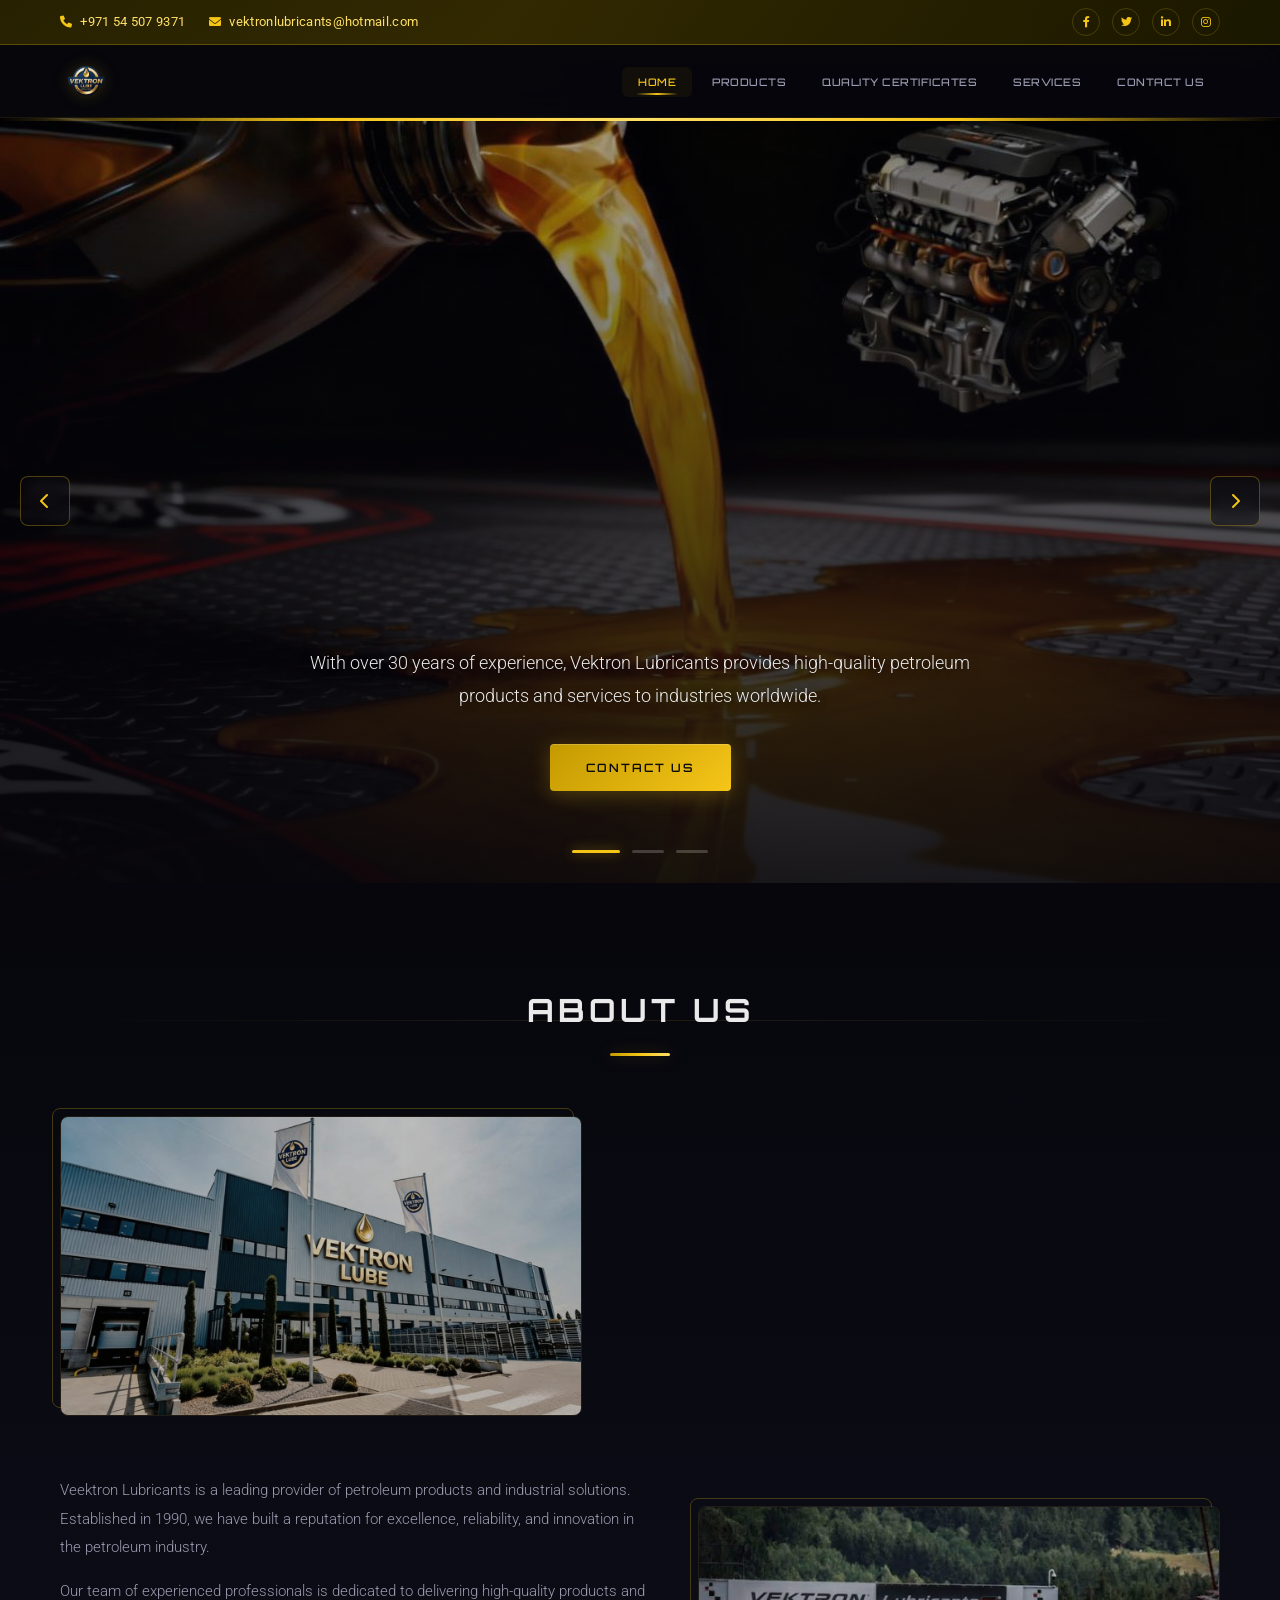
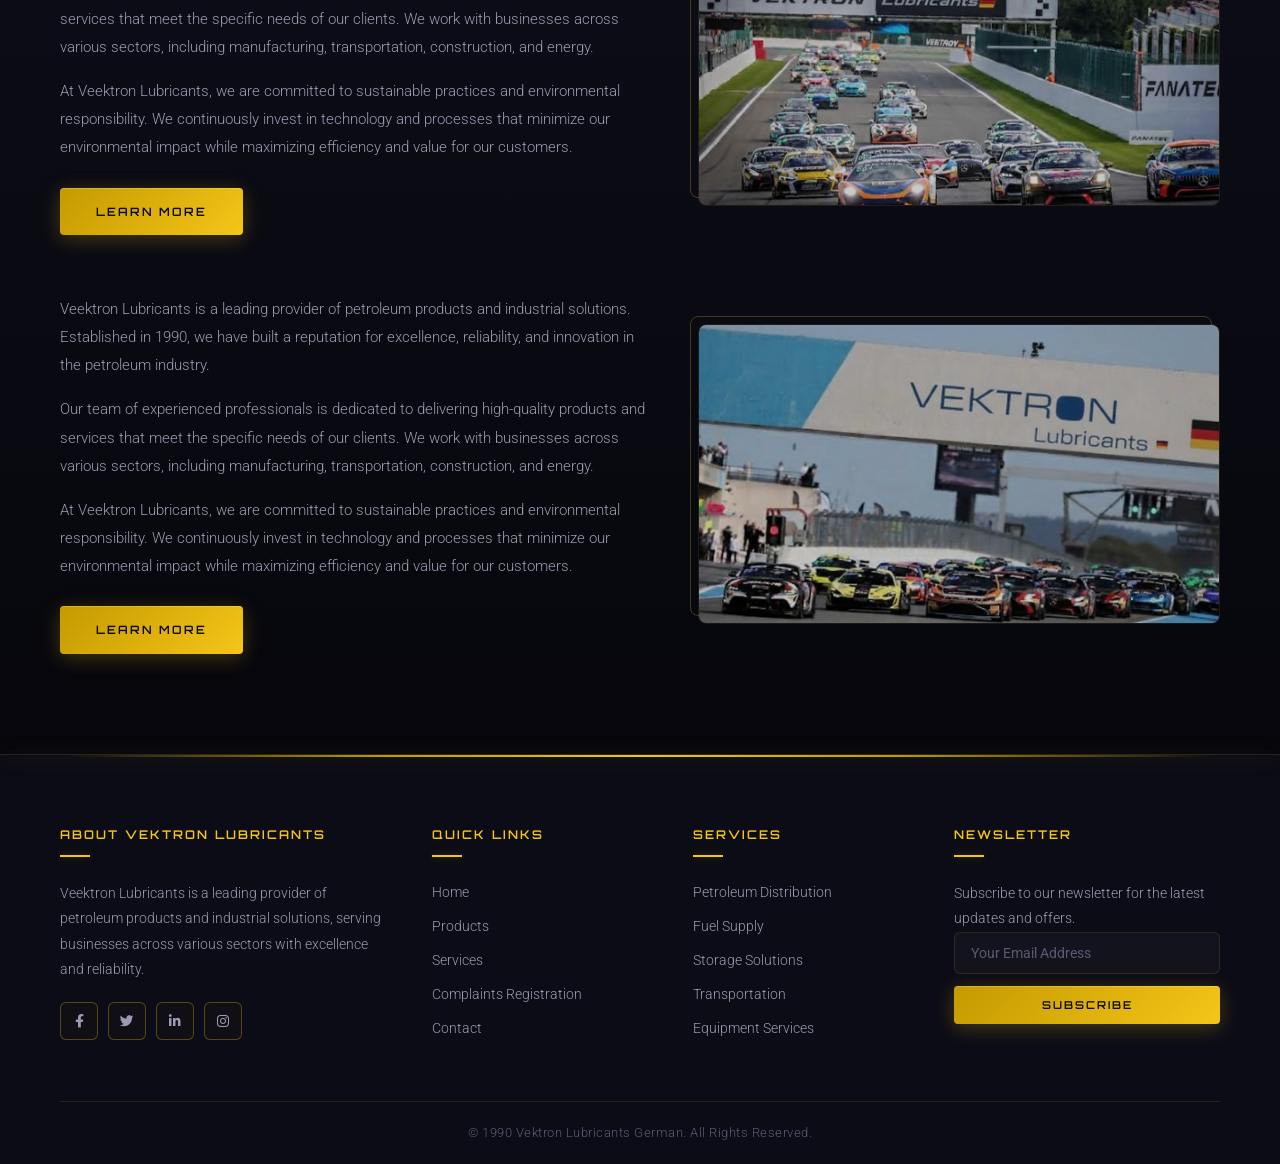
==== index.html @ e695391c "Add files via upload" ====
<!DOCTYPE html>
<html lang="en">
<head>
    <meta charset="UTF-8">
    <meta name="viewport" content="width=device-width, initial-scale=1.0">
    <title>Vektron Lubricants - Homepage</title>
    <link rel="shortcut icon" href="image/transparent-images/Vecktron_Logos-removebg-preview.png" type="image/x-icon">
    <link href="https://fonts.googleapis.com/css2?family=Roboto:wght@300;400;500;700&family=Orbitron:wght@400;500;600;700;800;900&display=swap" rel="stylesheet">
    <link rel="stylesheet" href="https://cdnjs.cloudflare.com/ajax/libs/font-awesome/6.0.0-beta3/css/all.min.css">
    <link rel="stylesheet" href="assets/main.css">
</head>
<body>

    <!-- Floating Particles -->
    <div class="particles-container" id="particles"></div>

    <!-- ===== HEADER SECTION ===== -->
    <header>
        <div class="header-top">
            <div class="container">
                <div class="header-top-content">
                    <div class="header-contact">
                        <a href="tel:+971545079371"><i class="fas fa-phone"></i> +971 54 507 9371</a>
                        <a href="mailto:vektronlubricants@hotmail.com"><i class="fas fa-envelope"></i> vektronlubricants@hotmail.com</a>
                    </div>
                    <div class="header-social">
                        <a href="www.facebook.com"><i class="fab fa-facebook-f"></i></a>
                        <a href="#"><i class="fab fa-twitter"></i></a>
                        <a href="#"><i class="fab fa-linkedin-in"></i></a>
                        <a href="#"><i class="fab fa-instagram"></i></a>
                    </div>
                </div>
            </div>
        </div>
        <div class="header-main" id="headerMain">
            <div class="container">
                <div class="header-content">
                    <div class="logo">
                        <a href="index.html">
                            <img src="image/transparent-images/Vecktron_Logos-removebg-preview.png" alt="Vektron Lubricants">
                        </a>
                    </div>
                    <button class="mobile-menu-btn" aria-label="Toggle Menu">
                        <i class="fas fa-bars"></i>
                    </button>
                    <nav>
                        <ul>
                            <li><a href="index.html" class="active">Home</a></li>
                            <li><a href="product.html">Products</a></li>
                            <li><a href="quality.html">Quality Certificates</a></li>
                            <li><a href="service.html">Services</a></li>
                            <li><a href="contact.html">Contact Us</a></li>
                        </ul>
                    </nav>
                </div>
            </div>
        </div>
    </header>

    <!-- ===== HERO SLIDER SECTION ===== -->
    <section id="home" class="hero-slider">
        <div class="slide active" style="background-image: url('image/1.jpg')">
            <div class="slider-overlay"></div>
            <div class="slide-content">
                <p>With over 30 years of experience, Vektron Lubricants provides high-quality petroleum products and services to industries worldwide.</p>
                <a href="contact.html" class="btn">Contact Us</a>
            </div>
        </div>
        <div class="slide" style="background-image: url('image/2.jpg')">
            <div class="slider-overlay"></div>
            <div class="slide-content">
                <p>Our extensive distribution network ensures timely delivery of petroleum products to your business, no matter where you're located.</p>
                <a href="#services" class="btn">Our Services</a>
            </div>
        </div>
        <div class="slide" style="background-image: url('image/3.jpg')">
            <div class="slider-overlay"></div>
            <div class="slide-content">
                <p>Our specialized lubricants are designed to extend equipment life and improve efficiency in industrial applications.</p>
                <a href="#products" class="btn">View Products</a>
            </div>
        </div>

        <div class="slider-nav">
            <span class="slider-dot active" data-slide="0"></span>
            <span class="slider-dot" data-slide="1"></span>
            <span class="slider-dot" data-slide="2"></span>
        </div>

        <div class="slider-arrow prev">
            <i class="fas fa-chevron-left"></i>
        </div>
        <div class="slider-arrow next">
            <i class="fas fa-chevron-right"></i>
        </div>
    </section>

    <!-- ===== ABOUT SECTION ===== -->
    <section id="about" class="about">
        <div class="container">
            <div class="section-title reveal">
                <h2>About Us</h2>
            </div>
            <div class="about-content reveal">
                <div class="about-image">
                    <img class="video-section" src="image/factory.jpg" alt="Factory">
                </div>
            </div>
            <div class="about-content reveal">
                <div class="about-text-1">
                    <p>Veektron Lubricants is a leading provider of petroleum products and industrial solutions. Established in 1990, we have built a reputation for excellence, reliability, and innovation in the petroleum industry.</p>
                    <p>Our team of experienced professionals is dedicated to delivering high-quality products and services that meet the specific needs of our clients. We work with businesses across various sectors, including manufacturing, transportation, construction, and energy.</p>
                    <p>At Veektron Lubricants, we are committed to sustainable practices and environmental responsibility. We continuously invest in technology and processes that minimize our environmental impact while maximizing efficiency and value for our customers.</p>
                    <a href="contact.html" class="btn">Learn More</a>
                </div>
                <div class="about-image-1">
                    <img class="video-section" src="image/pnanglan.jpg" alt="About Us Image">
                </div>
            </div>
            <div class="about-content reveal">
                <div class="about-text-2">
                    <p>Veektron Lubricants is a leading provider of petroleum products and industrial solutions. Established in 1990, we have built a reputation for excellence, reliability, and innovation in the petroleum industry.</p>
                    <p>Our team of experienced professionals is dedicated to delivering high-quality products and services that meet the specific needs of our clients. We work with businesses across various sectors, including manufacturing, transportation, construction, and energy.</p>
                    <p>At Veektron Lubricants, we are committed to sustainable practices and environmental responsibility. We continuously invest in technology and processes that minimize our environmental impact while maximizing efficiency and value for our customers.</p>
                    <a href="contact.html" class="btn">Learn More</a>
                </div>
                <div class="about-image-2">
                    <img class="video-section" src="image/pnanglan2.jpg" alt="About Us Image">
                </div>
            </div>
        </div>
    </section>

    <!-- ===== FOOTER ===== -->
    <footer>
        <div class="container">
            <div class="footer-content">
                <div class="footer-widget">
                    <h3>About Vektron Lubricants</h3>
                    <p>Veektron Lubricants is a leading provider of petroleum products and industrial solutions, serving businesses across various sectors with excellence and reliability.</p>
                    <div class="social-links">
                        <a href="www.facebook.com"><i class="fab fa-facebook-f"></i></a>
                        <a href="#"><i class="fab fa-twitter"></i></a>
                        <a href="#"><i class="fab fa-linkedin-in"></i></a>
                        <a href="#"><i class="fab fa-instagram"></i></a>
                    </div>
                </div>
                <div class="footer-widget">
                    <h3>Quick Links</h3>
                    <ul class="footer-links">
                        <li><a href="index.html">Home</a></li>
                        <li><a href="product.html">Products</a></li>
                        <li><a href="service.html">Services</a></li>
                        <li><a href="crg.html">Complaints Registration</a></li>
                        <li><a href="contact.html">Contact</a></li>
                    </ul>
                </div>
                <div class="footer-widget">
                    <h3>Services</h3>
                    <ul class="footer-links">
                        <li><a href="#">Petroleum Distribution</a></li>
                        <li><a href="#">Fuel Supply</a></li>
                        <li><a href="#">Storage Solutions</a></li>
                        <li><a href="#">Transportation</a></li>
                        <li><a href="#">Equipment Services</a></li>
                    </ul>
                </div>
                <div class="footer-widget">
                    <h3>Newsletter</h3>
                    <p>Subscribe to our newsletter for the latest updates and offers.</p>
                    <form id="newsletterForm">
                        <div class="form-group">
                            <input type="email" placeholder="Your Email Address" required>
                        </div>
                        <button type="submit" class="btn">Subscribe</button>
                    </form>
                </div>
            </div>
            <div class="footer-bottom">
                <p>&copy; 1990 Vektron Lubricants German. All Rights Reserved.</p>
            </div>
        </div>
    </footer>

    <!-- Toast container -->
    <div id="toastContainer"></div>

    <script>
        // ===== PARTICLE GENERATOR =====
        (function createParticles() {
            const container = document.getElementById('particles');
            const count = 30;
            for (let i = 0; i < count; i++) {
                const p = document.createElement('div');
                p.classList.add('particle');
                p.style.left = Math.random() * 100 + '%';
                p.style.width = p.style.height = (Math.random() * 2 + 1) + 'px';
                p.style.animationDuration = (Math.random() * 12 + 8) + 's';
                p.style.animationDelay = (Math.random() * 10) + 's';
                container.appendChild(p);
            }
        })();

        // ===== MOBILE MENU TOGGLE =====
        const mobileMenuBtn = document.querySelector('.mobile-menu-btn');
        const nav = document.querySelector('nav');
        const menuIcon = mobileMenuBtn.querySelector('i');

        mobileMenuBtn.addEventListener('click', () => {
            nav.classList.toggle('active');
            menuIcon.classList.toggle('fa-bars');
            menuIcon.classList.toggle('fa-times');
        });

        // Close mobile menu on link click
        nav.querySelectorAll('a').forEach(link => {
            link.addEventListener('click', () => {
                nav.classList.remove('active');
                menuIcon.classList.add('fa-bars');
                menuIcon.classList.remove('fa-times');
            });
        });

        // ===== SLIDER FUNCTIONALITY =====
        const slides = document.querySelectorAll('.slide');
        const dots = document.querySelectorAll('.slider-dot');
        const prevBtn = document.querySelector('.slider-arrow.prev');
        const nextBtn = document.querySelector('.slider-arrow.next');

        let currentSlide = 0;
        const slideCount = slides.length;
        let sliderInterval;

        function showSlide(index) {
            slides.forEach(slide => slide.classList.remove('active'));
            dots.forEach(dot => dot.classList.remove('active'));
            slides[index].classList.add('active');
            dots[index].classList.add('active');
            currentSlide = index;
        }

        function nextSlide() {
            showSlide((currentSlide + 1) % slideCount);
        }

        function prevSlide() {
            showSlide((currentSlide - 1 + slideCount) % slideCount);
        }

        function resetAutoSlide() {
            clearInterval(sliderInterval);
            sliderInterval = setInterval(nextSlide, 5000);
        }

        nextBtn.addEventListener('click', () => { nextSlide(); resetAutoSlide(); });
        prevBtn.addEventListener('click', () => { prevSlide(); resetAutoSlide(); });

        dots.forEach((dot, index) => {
            dot.addEventListener('click', () => { showSlide(index); resetAutoSlide(); });
        });

        // Touch / swipe support
        let touchStartX = 0;
        const heroSlider = document.querySelector('.hero-slider');

        heroSlider.addEventListener('touchstart', (e) => {
            touchStartX = e.changedTouches[0].screenX;
        }, { passive: true });

        heroSlider.addEventListener('touchend', (e) => {
            const diff = touchStartX - e.changedTouches[0].screenX;
            if (Math.abs(diff) > 50) {
                diff > 0 ? nextSlide() : prevSlide();
                resetAutoSlide();
            }
        }, { passive: true });

        sliderInterval = setInterval(nextSlide, 5000);

        // ===== SMOOTH SCROLLING =====
        document.querySelectorAll('a[href^="#"]').forEach(anchor => {
            anchor.addEventListener('click', function (e) {
                e.preventDefault();
                const targetId = this.getAttribute('href');
                const targetElement = document.querySelector(targetId);
                if (targetElement) {
                    window.scrollTo({
                        top: targetElement.offsetTop - 100,
                        behavior: 'smooth'
                    });
                }
            });
        });

        // ===== HEADER SCROLL EFFECT =====
        const headerMain = document.getElementById('headerMain');

        window.addEventListener('scroll', () => {
            if (window.scrollY > 50) {
                headerMain.classList.add('scrolled');
            } else {
                headerMain.classList.remove('scrolled');
            }
        });

        // ===== SCROLL REVEAL =====
        const revealElements = document.querySelectorAll('.reveal');

        const revealObserver = new IntersectionObserver((entries) => {
            entries.forEach(entry => {
                if (entry.isIntersecting) {
                    entry.target.classList.add('visible');
                }
            });
        }, {
            threshold: 0.15,
            rootMargin: '0px 0px -40px 0px'
        });

        revealElements.forEach(el => revealObserver.observe(el));

        // ===== TOAST NOTIFICATION =====
        function showToast(message, duration = 4000) {
            const container = document.getElementById('toastContainer');
            const toast = document.createElement('div');
            toast.classList.add('toast');
            toast.innerHTML = `
                <button class="toast-close" onclick="this.parentElement.remove()"><i class="fas fa-times"></i></button>
                <span>${message}</span>
            `;
            container.appendChild(toast);

            requestAnimationFrame(() => {
                requestAnimationFrame(() => {
                    toast.classList.add('show');
                });
            });

            setTimeout(() => {
                toast.classList.remove('show');
                setTimeout(() => toast.remove(), 400);
            }, duration);
        }

        // ===== NEWSLETTER FORM =====
        const newsletterForm = document.getElementById('newsletterForm');

        if (newsletterForm) {
            newsletterForm.addEventListener('submit', (e) => {
                e.preventDefault();
                const email = newsletterForm.querySelector('input[type="email"]').value;
                showToast(`Thank you for subscribing with <strong>${email}</strong>. You'll receive our latest updates.`);
                newsletterForm.reset();
            });
        }

        // ===== CONTACT FORM (if exists on other pages) =====
        const contactForm = document.getElementById('contactForm');

        if (contactForm) {
            contactForm.addEventListener('submit', (e) => {
                e.preventDefault();
                const name = document.getElementById('name').value;
                const email = document.getElementById('email').value;
                showToast(`Thank you, <strong>${name}</strong>! Your message has been received.`);
                contactForm.reset();
            });
        }
    </script>
</body>
</html>
---- assets/main.css ----
/* ========== RESET & BASE ========== */
        *, *::before, *::after {
            margin: 0;
            padding: 0;
            box-sizing: border-box;
        }

        :root {
            --bg-primary: #06060c;
            --bg-secondary: #0c0c16;
            --bg-surface: #111120;
            --bg-card: #16162a;
            --bg-card-hover: #1c1c38;
            --yellow-bright: #f5c518;
            --yellow-light: #ffe066;
            --yellow-dark: #c49a00;
            --yellow-glow: rgba(245, 197, 24, 0.25);
            --yellow-glow-strong: rgba(245, 197, 24, 0.5);
            --text-primary: #eaeaea;
            --text-secondary: #9a9ab0;
            --text-muted: #5a5a72;
            --border-color: rgba(245, 197, 24, 0.12);
            --border-glow: rgba(245, 197, 24, 0.3);
            --glass-bg: rgba(12, 12, 22, 0.7);
            --glass-border: rgba(245, 197, 24, 0.08);
            --transition-smooth: all 0.4s cubic-bezier(0.25, 0.46, 0.45, 0.94);
            --font-display: 'Orbitron', sans-serif;
            --font-body: 'Roboto', sans-serif;
        }

        html {
            scroll-behavior: smooth;
        }

        body {
            font-family: var(--font-body);
            background: var(--bg-primary);
            color: var(--text-primary);
            overflow-x: hidden;
            line-height: 1.7;
        }

        .container {
            max-width: 1200px;
            margin: 0 auto;
            padding: 0 20px;
        }

        a {
            text-decoration: none;
            color: inherit;
            transition: var(--transition-smooth);
        }

        img {
            max-width: 100%;
            display: block;
        }

        ul {
            list-style: none;
        }

        /* ========== ANIMATED BACKGROUND ========== */
        body::before {
            content: '';
            position: fixed;
            top: 0; left: 0;
            width: 100%; height: 100%;
            background:
                radial-gradient(ellipse 600px 400px at 20% 20%, rgba(245, 197, 24, 0.04) 0%, transparent 70%),
                radial-gradient(ellipse 500px 500px at 80% 60%, rgba(245, 197, 24, 0.03) 0%, transparent 70%),
                radial-gradient(ellipse 800px 300px at 50% 90%, rgba(196, 154, 0, 0.03) 0%, transparent 70%);
            pointer-events: none;
            z-index: 0;
            animation: bgPulse 8s ease-in-out infinite alternate;
        }

        @keyframes bgPulse {
            0% { opacity: 0.6; }
            100% { opacity: 1; }
        }

        /* Grid overlay */
        body::after {
            content: '';
            position: fixed;
            top: 0; left: 0;
            width: 100%; height: 100%;
            background-image:
                linear-gradient(rgba(245, 197, 24, 0.015) 1px, transparent 1px),
                linear-gradient(90deg, rgba(245, 197, 24, 0.015) 1px, transparent 1px);
            background-size: 60px 60px;
            pointer-events: none;
            z-index: 0;
        }

        /* ========== FLOWING PARTICLES ========== */
        .particles-container {
            position: fixed;
            top: 0; left: 0;
            width: 100%; height: 100%;
            pointer-events: none;
            z-index: 0;
            overflow: hidden;
        }

        .particle {
            position: absolute;
            width: 2px;
            height: 2px;
            background: var(--yellow-bright);
            border-radius: 50%;
            opacity: 0;
            animation: particleFloat linear infinite;
        }

        @keyframes particleFloat {
            0% {
                opacity: 0;
                transform: translateY(100vh) translateX(0) scale(0);
            }
            10% {
                opacity: 0.8;
                transform: translateY(90vh) translateX(10px) scale(1);
            }
            90% {
                opacity: 0.3;
            }
            100% {
                opacity: 0;
                transform: translateY(-10vh) translateX(-20px) scale(0.5);
            }
        }

        /* ========== HEADER TOP BAR ========== */
        header {
            position: relative;
            z-index: 1000;
        }

        .header-top {
            background: linear-gradient(135deg, #1a1700 0%, #2a2300 40%, #1a1700 100%);
            border-bottom: 1px solid var(--border-glow);
            padding: 8px 0;
            position: relative;
            overflow: hidden;
        }

        .header-top::before {
            content: '';
            position: absolute;
            top: 0; left: -100%;
            width: 200%; height: 100%;
            background: linear-gradient(90deg, transparent, rgba(245, 197, 24, 0.06), transparent);
            animation: headerSweep 4s ease-in-out infinite;
        }

        @keyframes headerSweep {
            0% { transform: translateX(-50%); }
            100% { transform: translateX(50%); }
        }

        .header-top-content {
            display: flex;
            justify-content: space-between;
            align-items: center;
            position: relative;
            z-index: 1;
        }

        .header-contact {
            display: flex;
            gap: 24px;
            flex-wrap: wrap;
        }

        .header-contact a {
            font-size: 0.8rem;
            color: var(--yellow-light);
            display: flex;
            align-items: center;
            gap: 8px;
            letter-spacing: 0.3px;
        }

        .header-contact a i {
            color: var(--yellow-bright);
            font-size: 0.75rem;
        }

        .header-contact a:hover {
            color: #fff;
            text-shadow: 0 0 10px var(--yellow-glow);
        }

        .header-social {
            display: flex;
            gap: 12px;
        }

        .header-social a {
            width: 28px;
            height: 28px;
            border-radius: 50%;
            border: 1px solid rgba(245, 197, 24, 0.2);
            display: flex;
            align-items: center;
            justify-content: center;
            font-size: 0.7rem;
            color: var(--yellow-bright);
            transition: var(--transition-smooth);
        }

        .header-social a:hover {
            background: var(--yellow-bright);
            color: var(--bg-primary);
            box-shadow: 0 0 15px var(--yellow-glow-strong);
        }

        /* ========== HEADER MAIN / NAV ========== */
        .header-main {
            background: rgba(6, 6, 12, 0.85);
            backdrop-filter: blur(20px);
            -webkit-backdrop-filter: blur(20px);
            border-bottom: 1px solid var(--glass-border);
            padding: 0;
            position: sticky;
            top: 0;
            z-index: 999;
            transition: var(--transition-smooth);
        }

        .header-main.scrolled {
            background: rgba(6, 6, 12, 0.95);
            box-shadow: 0 4px 30px rgba(0, 0, 0, 0.5), 0 0 40px rgba(245, 197, 24, 0.03);
        }

        .header-content {
            display: flex;
            align-items: center;
            justify-content: space-between;
            height: 72px;
        }

        .logo img {
            height: 52px;
            width: auto;
            filter: drop-shadow(0 0 8px rgba(245, 197, 24, 0.2));
            transition: var(--transition-smooth);
        }

        .logo:hover img {
            filter: drop-shadow(0 0 16px rgba(245, 197, 24, 0.4));
        }

        nav ul {
            display: flex;
            gap: 4px;
        }

        nav ul li a {
            padding: 8px 16px;
            font-size: 0.85rem;
            font-weight: 500;
            color: var(--text-secondary);
            border-radius: 6px;
            position: relative;
            letter-spacing: 0.5px;
            text-transform: uppercase;
            font-family: var(--font-display);
            font-size: 0.65rem;
        }

        nav ul li a::after {
            content: '';
            position: absolute;
            bottom: 2px;
            left: 50%;
            transform: translateX(-50%);
            width: 0;
            height: 2px;
            background: linear-gradient(90deg, transparent, var(--yellow-bright), transparent);
            border-radius: 2px;
            transition: width 0.3s ease;
        }

        nav ul li a:hover,
        nav ul li a.active {
            color: var(--yellow-bright);
            background: rgba(245, 197, 24, 0.05);
        }

        nav ul li a:hover::after,
        nav ul li a.active::after {
            width: 60%;
        }

        /* Mobile menu button */
        .mobile-menu-btn {
            display: none;
            background: transparent;
            border: 1px solid var(--border-glow);
            color: var(--yellow-bright);
            width: 44px;
            height: 44px;
            border-radius: 8px;
            cursor: pointer;
            font-size: 1.1rem;
            transition: var(--transition-smooth);
        }

        .mobile-menu-btn:hover {
            background: rgba(245, 197, 24, 0.1);
            box-shadow: 0 0 20px var(--yellow-glow);
        }

        /* ========== HERO SLIDER ========== */
        .hero-slider {
            position: relative;
            height: 85vh;
            min-height: 500px;
            max-height: 800px;
            overflow: hidden;
            z-index: 1;
        }

        .slide {
            position: absolute;
            top: 0; left: 0;
            width: 100%; height: 100%;
            background-size: cover;
            background-position: center;
            opacity: 0;
            transform: scale(1.08);
            transition: opacity 1.2s ease, transform 1.2s ease;
        }

        .slide.active {
            opacity: 1;
            transform: scale(1);
        }

        .slider-overlay {
            position: absolute;
            top: 0; left: 0;
            width: 100%; height: 100%;
            background: linear-gradient(
                180deg,
                rgba(6, 6, 12, 0.3) 0%,
                rgba(6, 6, 12, 0.6) 40%,
                rgba(6, 6, 12, 0.92) 100%
            );
        }

        /* Yellow accent line at top of slider */
        .hero-slider::before {
            content: '';
            position: absolute;
            top: 0; left: 0;
            width: 100%; height: 3px;
            background: linear-gradient(90deg, transparent, var(--yellow-bright), var(--yellow-light), var(--yellow-bright), transparent);
            z-index: 10;
            animation: lineGlow 3s ease-in-out infinite alternate;
        }

        @keyframes lineGlow {
            0% { opacity: 0.6; box-shadow: 0 0 10px var(--yellow-glow); }
            100% { opacity: 1; box-shadow: 0 0 30px var(--yellow-glow-strong), 0 0 60px var(--yellow-glow); }
        }

        .slide-content {
            position: absolute;
            bottom: 12%;
            left: 50%;
            transform: translateX(-50%);
            text-align: center;
            width: 80%;
            max-width: 700px;
            z-index: 5;
        }

        .slide-content p {
            font-size: 1.1rem;
            line-height: 1.9;
            color: var(--text-primary);
            margin-bottom: 30px;
            text-shadow: 0 2px 10px rgba(0,0,0,0.5);
            font-weight: 300;
        }

        /* ========== BUTTONS ========== */
        .btn {
            display: inline-flex;
            align-items: center;
            gap: 8px;
            padding: 14px 36px;
            font-family: var(--font-display);
            font-size: 0.72rem;
            font-weight: 600;
            text-transform: uppercase;
            letter-spacing: 2px;
            border: none;
            border-radius: 4px;
            cursor: pointer;
            transition: var(--transition-smooth);
            position: relative;
            overflow: hidden;
            background: linear-gradient(135deg, var(--yellow-dark), var(--yellow-bright));
            color: #0a0a0f;
            box-shadow: 0 4px 20px var(--yellow-glow), inset 0 1px 0 rgba(255,255,255,0.2);
        }

        .btn::before {
            content: '';
            position: absolute;
            top: 0; left: -100%;
            width: 100%; height: 100%;
            background: linear-gradient(90deg, transparent, rgba(255,255,255,0.2), transparent);
            transition: left 0.5s ease;
        }

        .btn:hover {
            transform: translateY(-2px);
            box-shadow: 0 8px 35px var(--yellow-glow-strong), 0 0 60px rgba(245, 197, 24, 0.15), inset 0 1px 0 rgba(255,255,255,0.3);
        }

        .btn:hover::before {
            left: 100%;
        }

        .btn:active {
            transform: translateY(0);
        }

        /* ========== SLIDER NAVIGATION ========== */
        .slider-nav {
            position: absolute;
            bottom: 30px;
            left: 50%;
            transform: translateX(-50%);
            display: flex;
            gap: 12px;
            z-index: 10;
        }

        .slider-dot {
            width: 32px;
            height: 3px;
            background: rgba(255, 255, 255, 0.2);
            border-radius: 3px;
            cursor: pointer;
            transition: var(--transition-smooth);
            position: relative;
        }

        .slider-dot.active {
            background: var(--yellow-bright);
            width: 48px;
            box-shadow: 0 0 12px var(--yellow-glow-strong);
        }

        .slider-dot:hover:not(.active) {
            background: rgba(245, 197, 24, 0.4);
        }

        .slider-arrow {
            position: absolute;
            top: 50%;
            transform: translateY(-50%);
            width: 50px;
            height: 50px;
            display: flex;
            align-items: center;
            justify-content: center;
            background: rgba(6, 6, 12, 0.5);
            backdrop-filter: blur(10px);
            border: 1px solid var(--border-glow);
            border-radius: 8px;
            color: var(--yellow-bright);
            font-size: 1rem;
            cursor: pointer;
            z-index: 10;
            transition: var(--transition-smooth);
        }

        .slider-arrow:hover {
            background: rgba(245, 197, 24, 0.1);
            border-color: var(--yellow-bright);
            box-shadow: 0 0 25px var(--yellow-glow);
        }

        .slider-arrow.prev { left: 20px; }
        .slider-arrow.next { right: 20px; }

        /* ========== SECTION TITLE ========== */
        .section-title {
            text-align: center;
            margin-bottom: 60px;
            position: relative;
        }

        .section-title h2 {
            font-family: var(--font-display);
            font-size: 2rem;
            font-weight: 700;
            text-transform: uppercase;
            letter-spacing: 4px;
            color: var(--text-primary);
            position: relative;
            display: inline-block;
        }

        .section-title h2::after {
            content: '';
            display: block;
            width: 60px;
            height: 3px;
            background: linear-gradient(90deg, var(--yellow-dark), var(--yellow-bright), var(--yellow-light));
            margin: 16px auto 0;
            border-radius: 3px;
            box-shadow: 0 0 15px var(--yellow-glow);
        }

        .section-title::before {
            content: '';
            position: absolute;
            top: 50%;
            left: 0;
            width: 100%;
            height: 1px;
            background: linear-gradient(90deg, transparent, var(--border-color), transparent);
            z-index: -1;
        }

        /* ========== ABOUT SECTION ========== */
        .about {
            position: relative;
            z-index: 1;
            padding: 100px 0;
            background: linear-gradient(180deg, var(--bg-primary) 0%, var(--bg-secondary) 50%, var(--bg-primary) 100%);
        }

        .about-content {
            display: flex;
            align-items: center;
            gap: 50px;
            margin-bottom: 60px;
        }

        .about-content:last-child {
            margin-bottom: 0;
        }

        .about-image,
        .about-image-1,
        .about-image-2 {
            flex: 0 0 45%;
            position: relative;
        }

        .about-image::before,
        .about-image-1::before,
        .about-image-2::before {
            content: '';
            position: absolute;
            top: -8px;
            left: -8px;
            right: 8px;
            bottom: 8px;
            border: 1px solid var(--yellow-glow);
            border-radius: 8px;
            z-index: -1;
            transition: var(--transition-smooth);
        }

        .about-image:hover::before,
        .about-image-1:hover::before,
        .about-image-2:hover::before {
            top: -12px;
            left: -12px;
            right: 12px;
            bottom: 12px;
            border-color: var(--yellow-glow-strong);
            box-shadow: 0 0 30px var(--yellow-glow);
        }

        .video-section {
            width: 100%;
            height: 300px;
            object-fit: cover;
            border-radius: 8px;
            border: 1px solid var(--border-color);
            transition: var(--transition-smooth);
            filter: brightness(0.8) saturate(0.9);
        }

        .about-image:hover .video-section,
        .about-image-1:hover .video-section,
        .about-image-2:hover .video-section {
            filter: brightness(1) saturate(1);
            box-shadow: 0 10px 40px rgba(0,0,0,0.4), 0 0 30px var(--yellow-glow);
        }

        .about-text-1,
        .about-text-2 {
            flex: 1;
        }

        .about-text-1 p,
        .about-text-2 p {
            color: var(--text-secondary);
            font-size: 0.95rem;
            margin-bottom: 16px;
            line-height: 1.85;
            font-weight: 300;
        }

        .about-text-1 .btn,
        .about-text-2 .btn {
            margin-top: 10px;
        }

        /* ========== FOOTER ========== */
        footer {
            position: relative;
            z-index: 1;
            background: var(--bg-secondary);
            border-top: 1px solid var(--border-color);
            padding: 70px 0 0;
        }

        footer::before {
            content: '';
            position: absolute;
            top: 0; left: 0;
            width: 100%; height: 2px;
            background: linear-gradient(90deg, transparent 5%, var(--yellow-dark) 30%, var(--yellow-bright) 50%, var(--yellow-dark) 70%, transparent 95%);
            box-shadow: 0 0 20px var(--yellow-glow);
        }

        .footer-content {
            display: grid;
            grid-template-columns: 1.5fr 1fr 1fr 1.2fr;
            gap: 40px;
            margin-bottom: 50px;
        }

        .footer-widget h3 {
            font-family: var(--font-display);
            font-size: 0.75rem;
            font-weight: 600;
            text-transform: uppercase;
            letter-spacing: 2px;
            color: var(--yellow-bright);
            margin-bottom: 24px;
            position: relative;
            padding-bottom: 12px;
        }

        .footer-widget h3::after {
            content: '';
            position: absolute;
            bottom: 0; left: 0;
            width: 30px;
            height: 2px;
            background: var(--yellow-bright);
            box-shadow: 0 0 8px var(--yellow-glow);
        }

        .footer-widget > p {
            color: var(--text-secondary);
            font-size: 0.88rem;
            line-height: 1.8;
            font-weight: 300;
        }

        .social-links {
            display: flex;
            gap: 10px;
            margin-top: 20px;
        }

        .social-links a {
            width: 38px;
            height: 38px;
            border-radius: 6px;
            border: 1px solid var(--border-glow);
            display: flex;
            align-items: center;
            justify-content: center;
            color: var(--text-secondary);
            font-size: 0.85rem;
            transition: var(--transition-smooth);
            background: rgba(245, 197, 24, 0.02);
        }

        .social-links a:hover {
            background: var(--yellow-bright);
            color: var(--bg-primary);
            border-color: var(--yellow-bright);
            box-shadow: 0 0 20px var(--yellow-glow-strong);
            transform: translateY(-3px);
        }

        .footer-links li {
            margin-bottom: 10px;
        }

        .footer-links a {
            color: var(--text-secondary);
            font-size: 0.88rem;
            font-weight: 300;
            display: flex;
            align-items: center;
            gap: 8px;
            position: relative;
            padding-left: 0;
            transition: var(--transition-smooth);
        }

        .footer-links a::before {
            content: '';
            width: 0;
            height: 1px;
            background: var(--yellow-bright);
            transition: width 0.3s ease;
            position: absolute;
            bottom: -2px;
            left: 0;
        }

        .footer-links a:hover {
            color: var(--yellow-bright);
            padding-left: 8px;
        }

        .footer-links a:hover::before {
            width: 100%;
        }

        /* Newsletter form */
        .footer-widget .form-group {
            margin-bottom: 12px;
        }

        .footer-widget .form-group input {
            width: 100%;
            padding: 12px 16px;
            background: rgba(255, 255, 255, 0.03);
            border: 1px solid var(--border-color);
            border-radius: 6px;
            color: var(--text-primary);
            font-family: var(--font-body);
            font-size: 0.88rem;
            transition: var(--transition-smooth);
            outline: none;
        }

        .footer-widget .form-group input::placeholder {
            color: var(--text-muted);
        }

        .footer-widget .form-group input:focus {
            border-color: var(--yellow-bright);
            box-shadow: 0 0 15px var(--yellow-glow);
            background: rgba(245, 197, 24, 0.03);
        }

        .footer-widget .btn {
            width: 100%;
            justify-content: center;
            padding: 12px;
            font-size: 0.68rem;
        }

        /* Footer bottom */
        .footer-bottom {
            border-top: 1px solid var(--border-color);
            padding: 20px 0;
            text-align: center;
        }

        .footer-bottom p {
            color: var(--text-muted);
            font-size: 0.8rem;
            font-weight: 300;
            letter-spacing: 0.5px;
        }

        /* ========== SCROLL REVEAL ANIMATIONS ========== */
        .reveal {
            opacity: 0;
            transform: translateY(40px);
            transition: opacity 0.8s ease, transform 0.8s ease;
        }

        .reveal.visible {
            opacity: 1;
            transform: translateY(0);
        }

        /* ========== CUSTOM SCROLLBAR ========== */
        ::-webkit-scrollbar {
            width: 8px;
        }

        ::-webkit-scrollbar-track {
            background: var(--bg-primary);
        }

        ::-webkit-scrollbar-thumb {
            background: linear-gradient(180deg, var(--yellow-dark), var(--yellow-bright));
            border-radius: 4px;
        }

        ::-webkit-scrollbar-thumb:hover {
            box-shadow: 0 0 10px var(--yellow-glow-strong);
        }

        /* ========== RESPONSIVE ========== */
        @media (max-width: 992px) {
            .footer-content {
                grid-template-columns: 1fr 1fr;
            }

            .about-content {
                flex-direction: column;
                gap: 30px;
            }

            .about-image,
            .about-image-1,
            .about-image-2 {
                flex: none;
                width: 100%;
            }
        }

        @media (max-width: 768px) {
            .mobile-menu-btn {
                display: flex;
                align-items: center;
                justify-content: center;
            }

            nav {
                position: absolute;
                top: 72px;
                left: 0;
                width: 100%;
                background: rgba(6, 6, 12, 0.98);
                backdrop-filter: blur(20px);
                border-bottom: 1px solid var(--border-glow);
                padding: 20px;
                max-height: 0;
                overflow: hidden;
                transition: max-height 0.5s ease, padding 0.5s ease;
            }

            nav.active {
                max-height: 400px;
                padding: 20px;
            }

            nav ul {
                flex-direction: column;
                gap: 4px;
            }

            nav ul li a {
                display: block;
                padding: 12px 16px;
                font-size: 0.7rem;
            }

            .header-contact {
                flex-direction: column;
                gap: 4px;
            }

            .hero-slider {
                height: 60vh;
                min-height: 400px;
            }

            .slide-content {
                width: 90%;
                bottom: 15%;
            }

            .slide-content p {
                font-size: 0.95rem;
            }

            .slider-arrow {
                width: 40px;
                height: 40px;
                font-size: 0.85rem;
            }

            .footer-content {
                grid-template-columns: 1fr;
                gap: 30px;
            }

            .section-title h2 {
                font-size: 1.4rem;
                letter-spacing: 2px;
            }

            .about {
                padding: 60px 0;
            }
        }

        @media (max-width: 480px) {
            .hero-slider {
                height: 50vh;
                min-height: 350px;
            }

            .btn {
                padding: 12px 24px;
                font-size: 0.65rem;
                letter-spacing: 1.5px;
            }
        }

        /* ========== TOAST NOTIFICATION ========== */
        .toast {
            position: fixed;
            bottom: 30px;
            right: 30px;
            background: var(--bg-card);   
            border: 1px solid var(--yellow-glow);
            border-left: 3px solid var(--yellow-bright);
            padding: 16px 24px;
            border-radius: 8px;
            color: var(--text-primary);
            font-size: 0.9rem;
            z-index: 9999;
            box-shadow: 0 10px 40px rgba(0,0,0,0.5), 0 0 20px var(--yellow-glow);
            transform: translateX(120%);
            transition: transform 0.4s cubic-bezier(0.68, -0.55, 0.265, 1.55);
            max-width: 350px;
        }

        .toast.show {
            transform: translateX(0);
        }

        .toast .toast-close {
            position: absolute;
            top: 8px;
            right: 12px;
            background: none;
            border: none;
            color: var(--text-muted);
            cursor: pointer;
            font-size: 0.85rem;
            transition: color 0.3s;
        }

        .toast .toast-close:hover {
            color: var(--yellow-bright);
        }
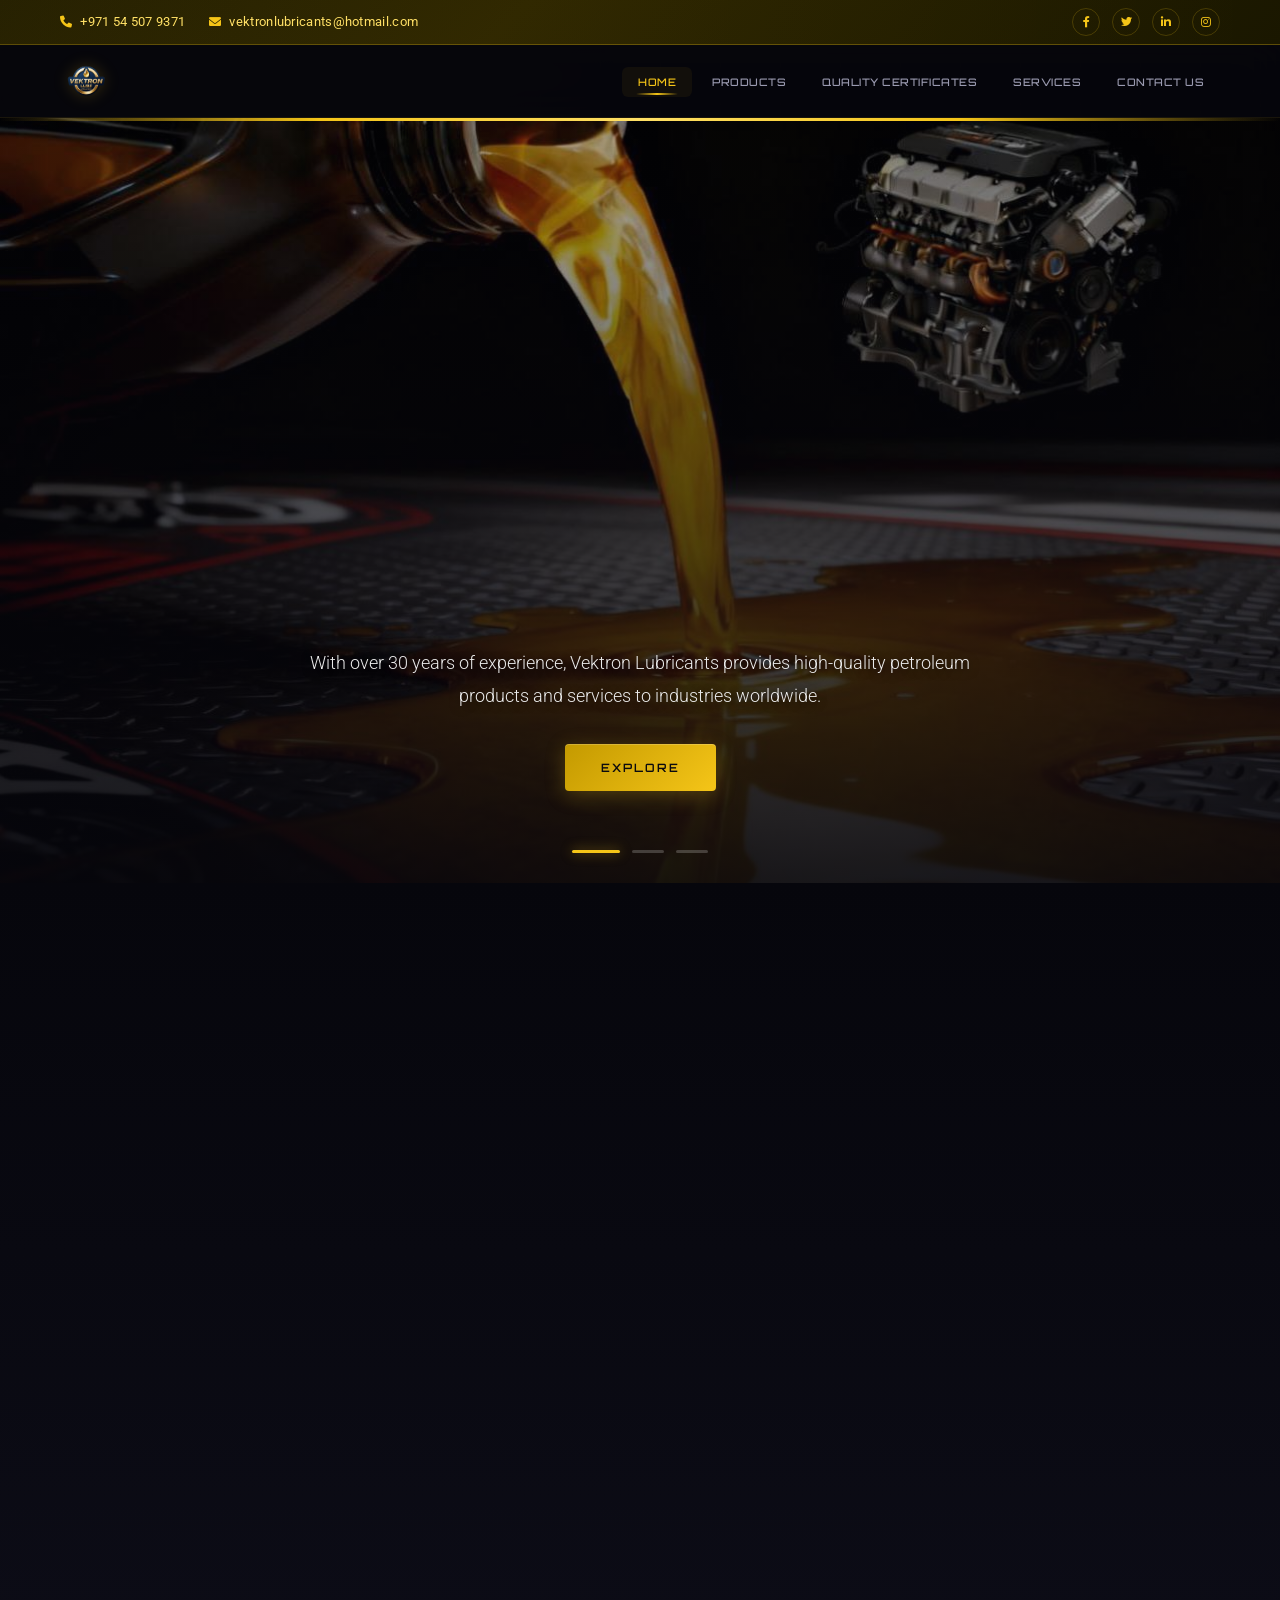
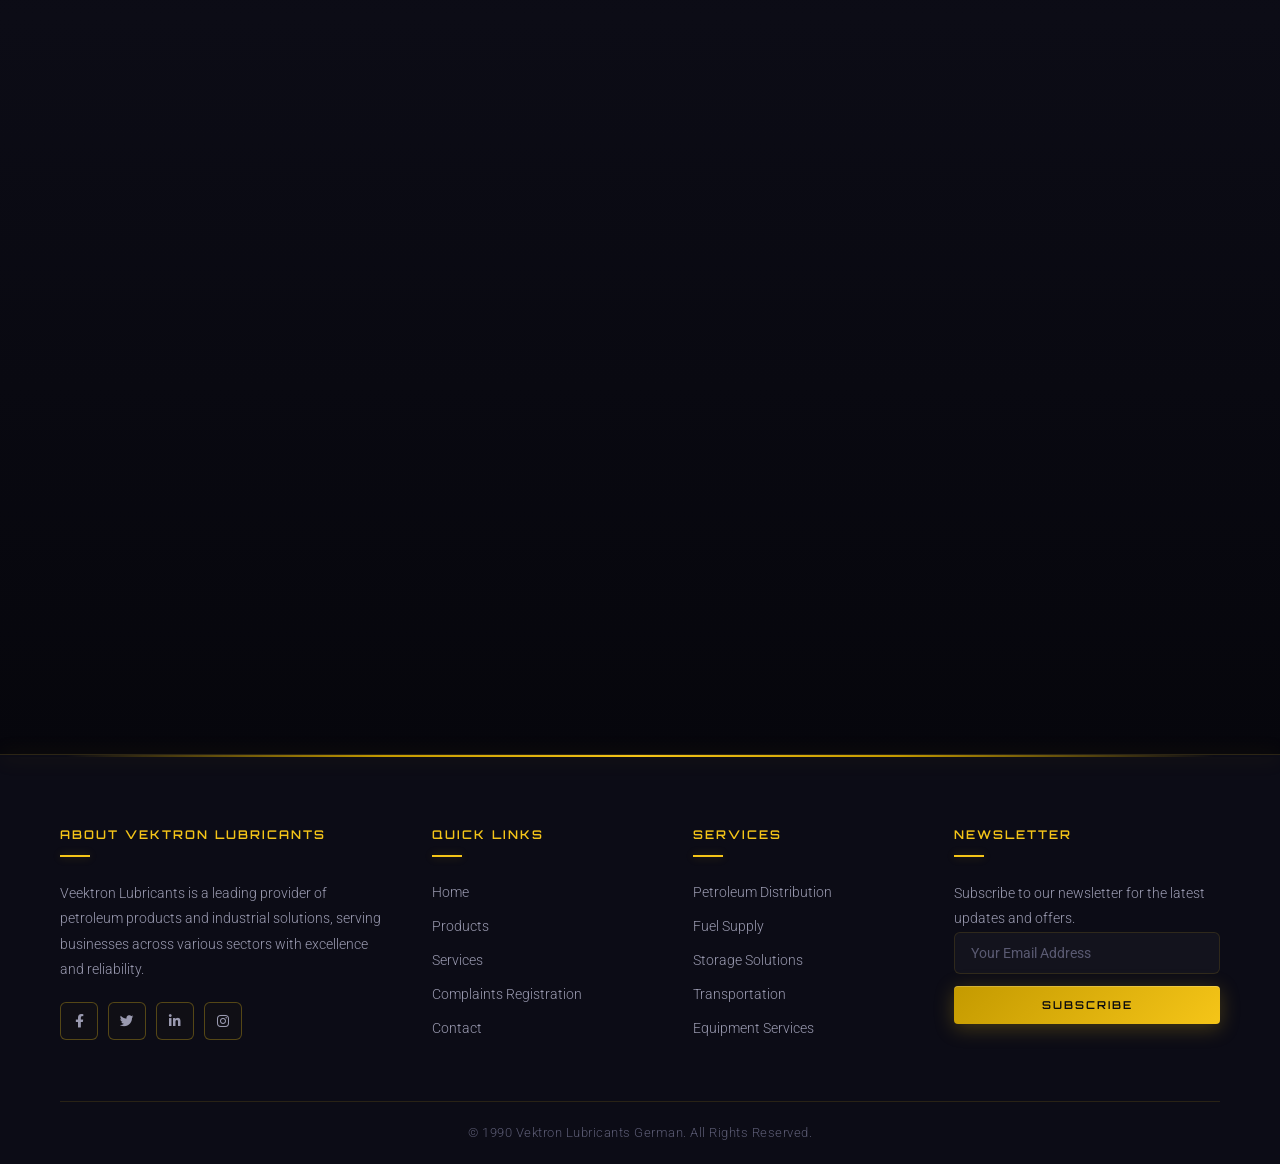
==== commit c06862d5: "Update index.html" ====
--- a/index.html
+++ b/index.html
@@ -63,14 +63,14 @@
             <div class="slider-overlay"></div>
             <div class="slide-content">
                 <p>With over 30 years of experience, Vektron Lubricants provides high-quality petroleum products and services to industries worldwide.</p>
-                <a href="contact.html" class="btn">Contact Us</a>
+                <a href="product.html" class="btn">Explore</a>
             </div>
         </div>
         <div class="slide" style="background-image: url('image/2.jpg')">
             <div class="slider-overlay"></div>
             <div class="slide-content">
                 <p>Our extensive distribution network ensures timely delivery of petroleum products to your business, no matter where you're located.</p>
-                <a href="#services" class="btn">Our Services</a>
+                <a href="service.html" class="btn">Our Services</a>
             </div>
         </div>
         <div class="slide" style="background-image: url('image/3.jpg')">
@@ -87,12 +87,6 @@
             <span class="slider-dot" data-slide="2"></span>
         </div>
 
-        <div class="slider-arrow prev">
-            <i class="fas fa-chevron-left"></i>
-        </div>
-        <div class="slider-arrow next">
-            <i class="fas fa-chevron-right"></i>
-        </div>
     </section>
 
     <!-- ===== ABOUT SECTION ===== -->
@@ -368,4 +362,4 @@
         }
     </script>
 </body>
-</html>+</html>
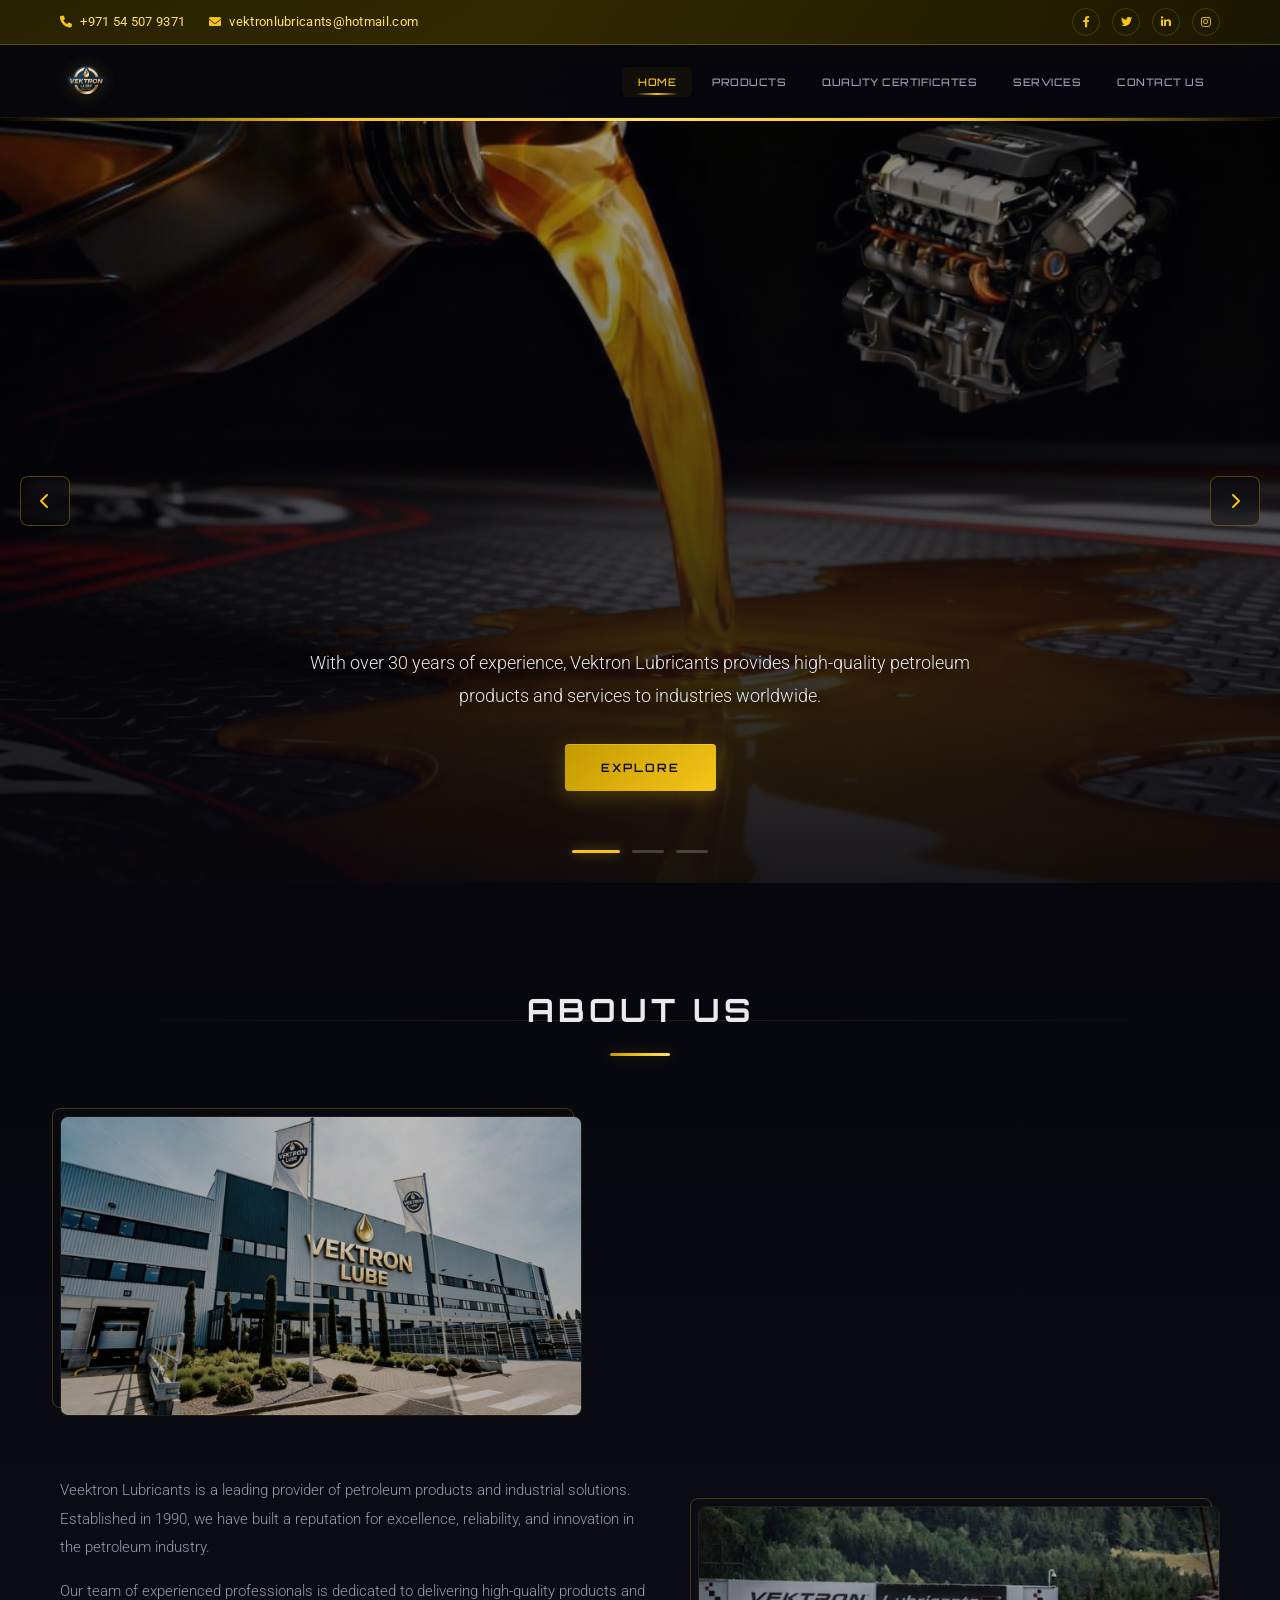
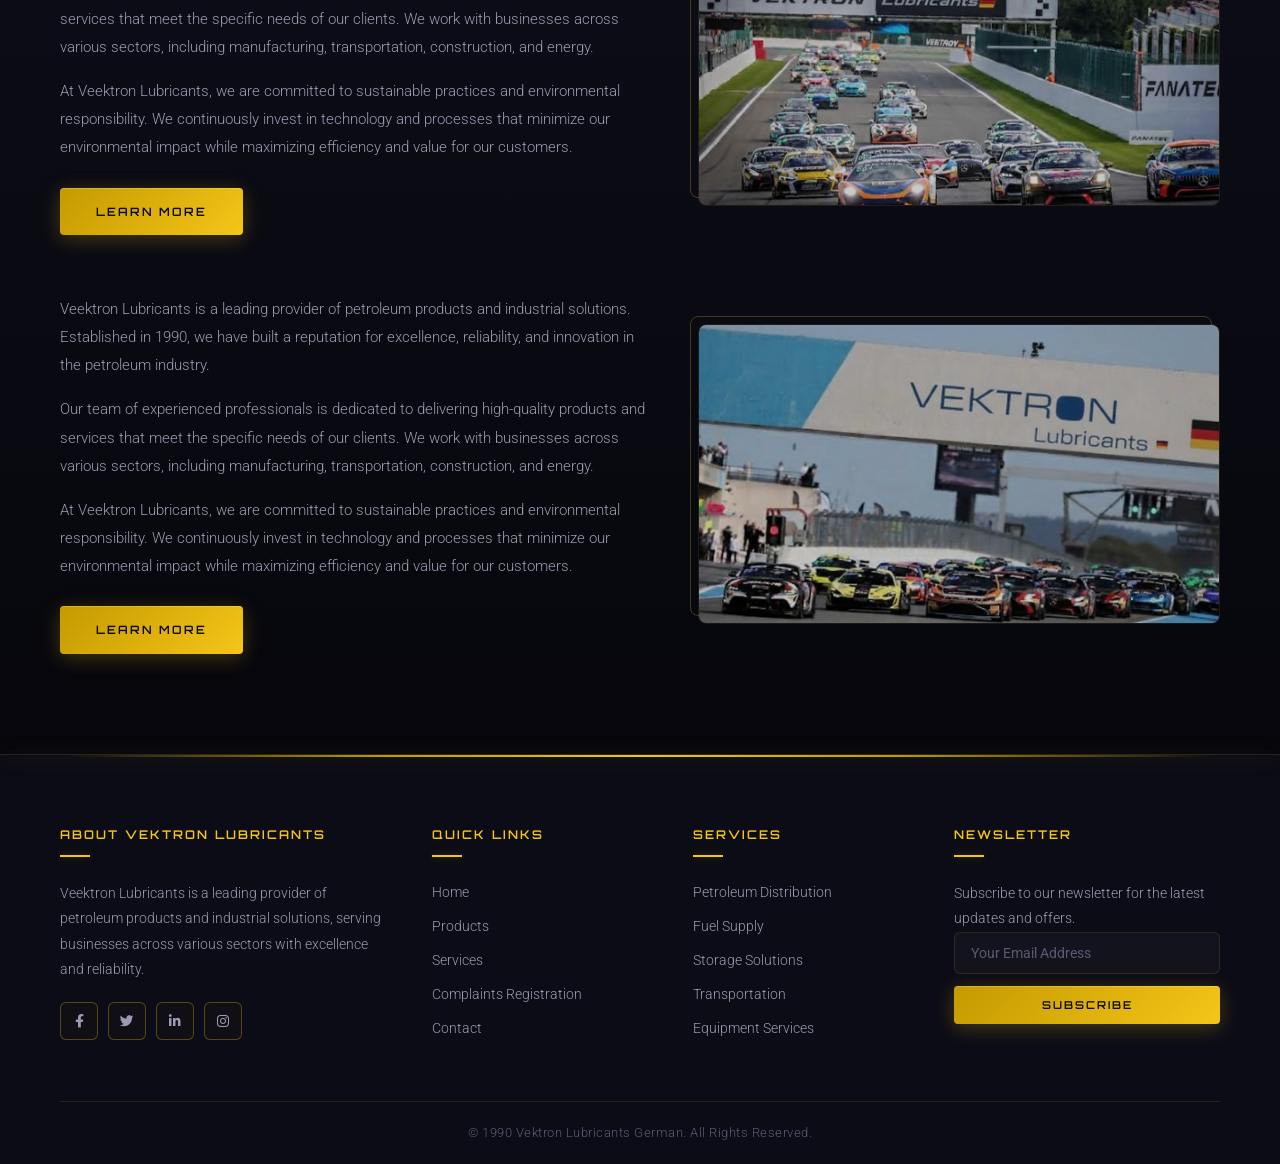
==== commit 7bc8776d: "Fix HTML encoding issues in index.html" ====
--- a/index.html
+++ b/index.html
@@ -87,6 +87,13 @@
             <span class="slider-dot" data-slide="2"></span>
         </div>
 
+         <!-- Slider Arrows -->
+        <div class="slider-arrow prev">
+            <i class="fas fa-chevron-left"></i>
+        </div>
+        <div class="slider-arrow next">
+            <i class="fas fa-chevron-right"></i>
+        </div>
     </section>
 
     <!-- ===== ABOUT SECTION ===== -->
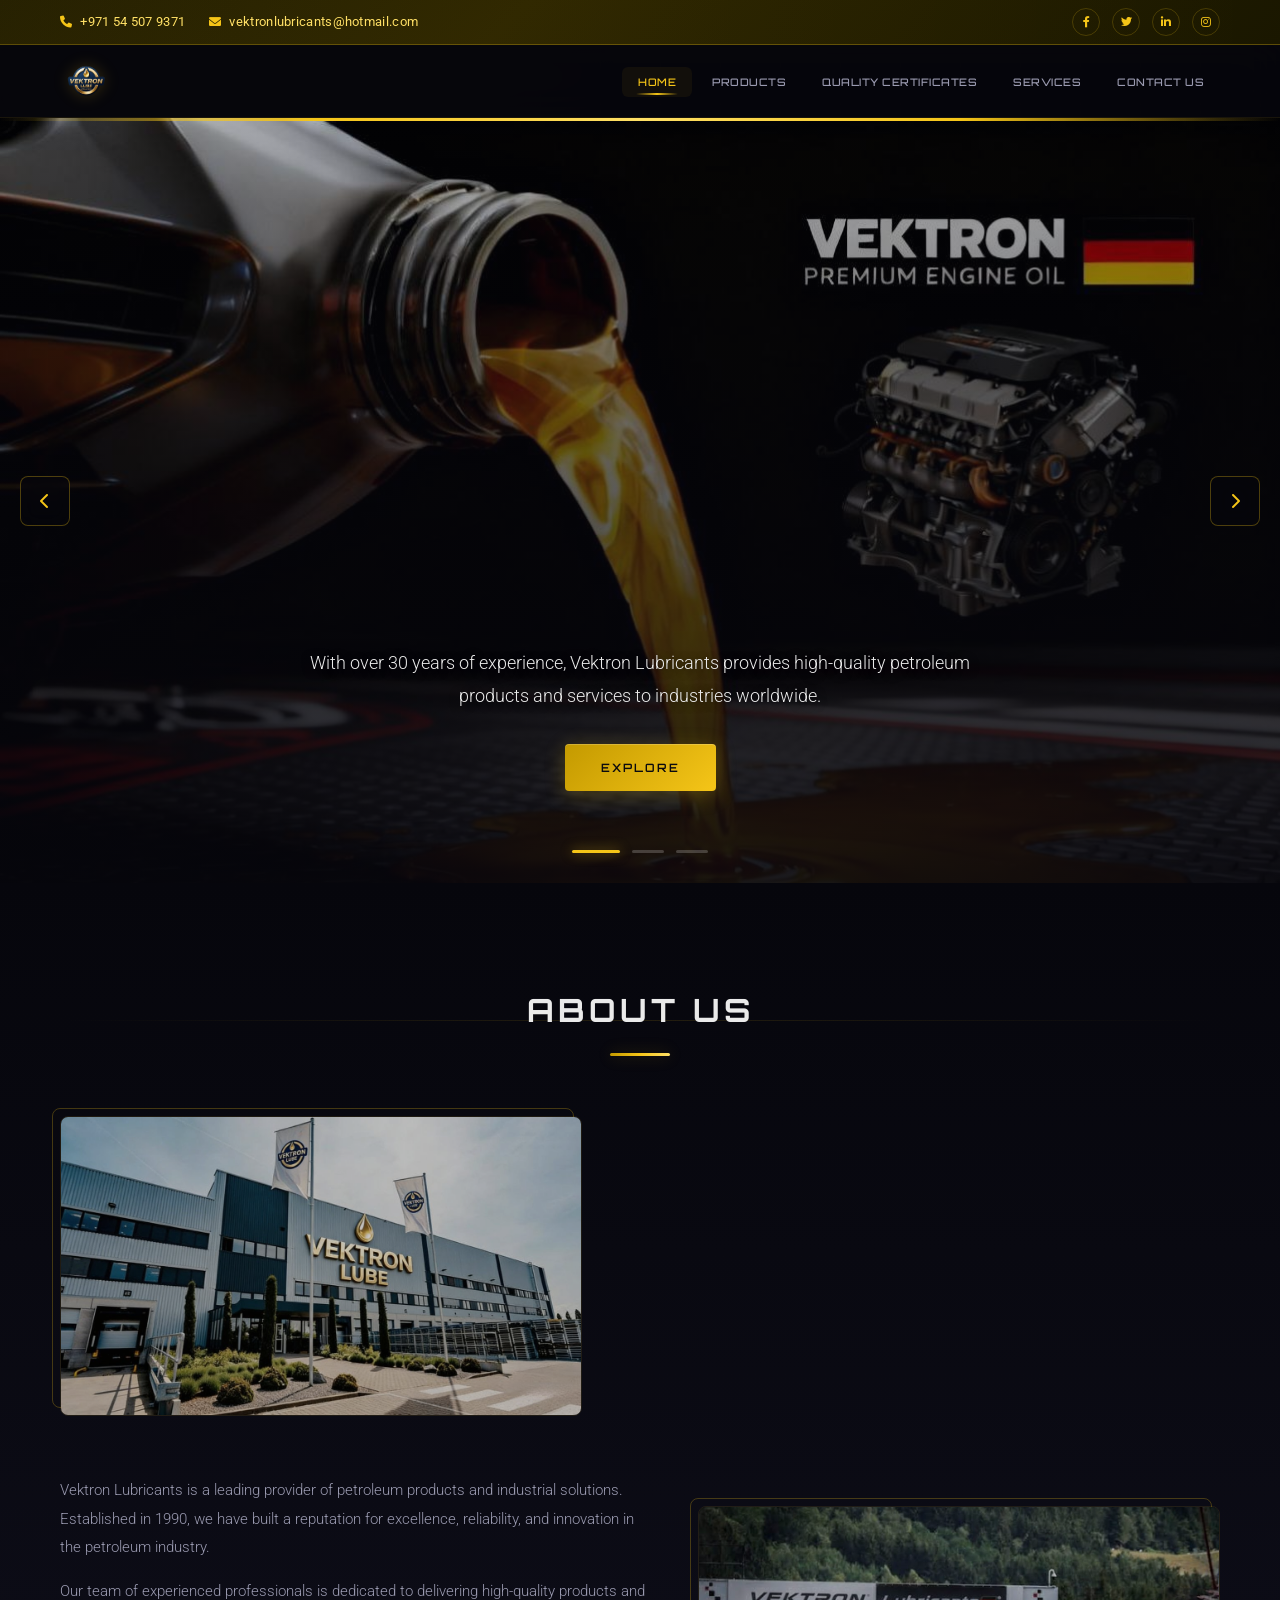
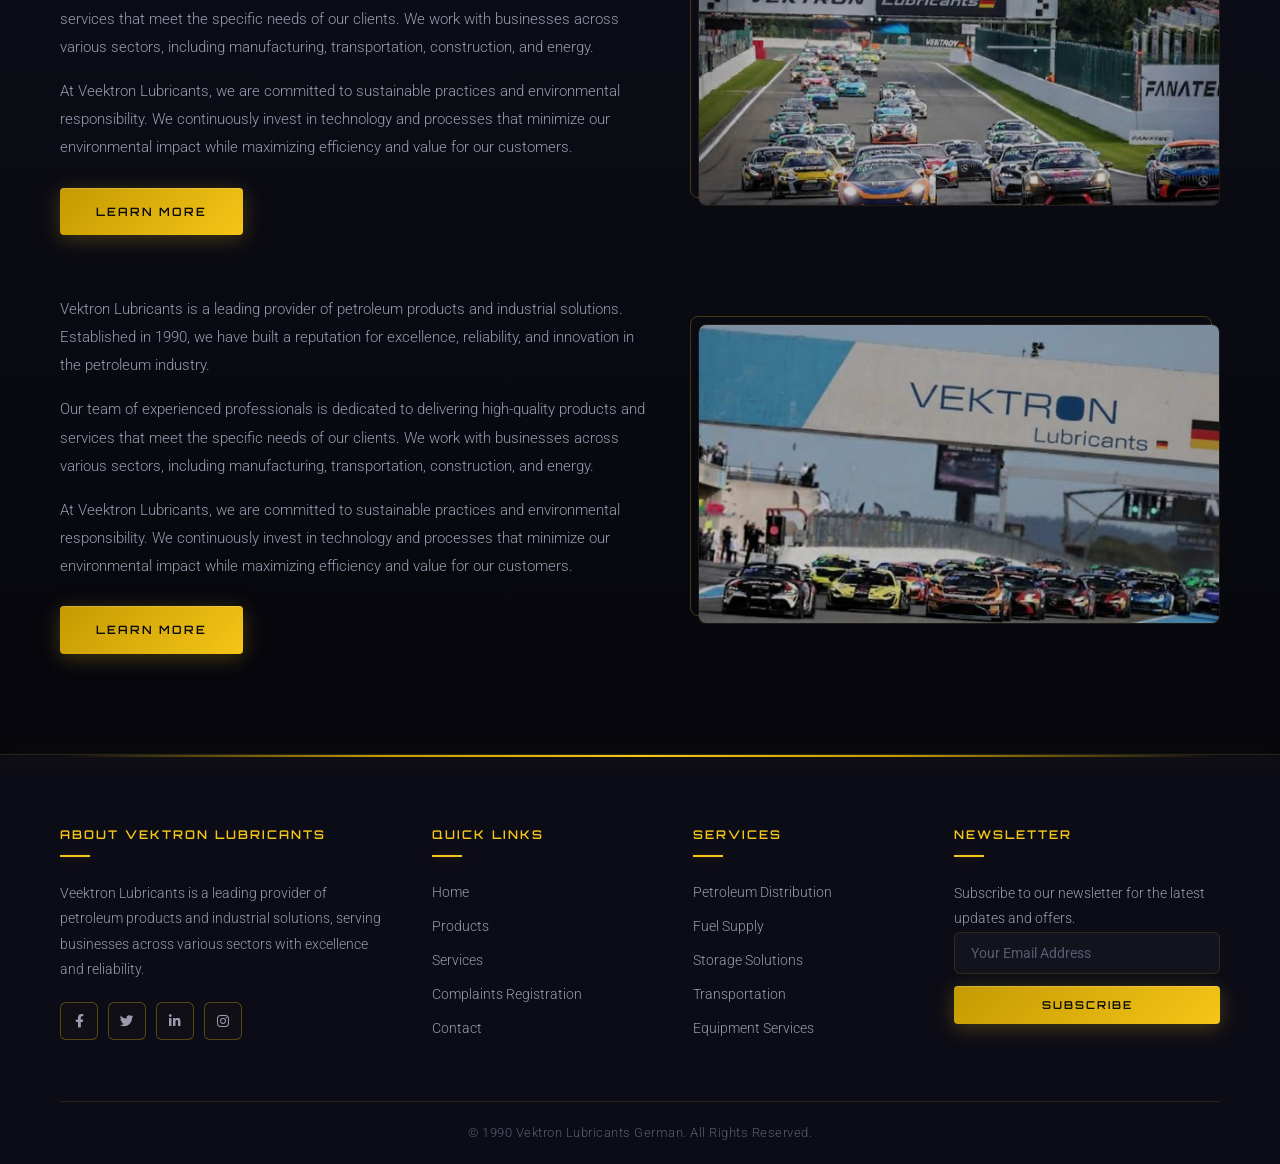
==== commit 7ad088b0: "Fix HTML encoding issues in index.html" ====
--- a/index.html
+++ b/index.html
@@ -109,7 +109,7 @@
             </div>
             <div class="about-content reveal">
                 <div class="about-text-1">
-                    <p>Veektron Lubricants is a leading provider of petroleum products and industrial solutions. Established in 1990, we have built a reputation for excellence, reliability, and innovation in the petroleum industry.</p>
+                    <p>Vektron Lubricants is a leading provider of petroleum products and industrial solutions. Established in 1990, we have built a reputation for excellence, reliability, and innovation in the petroleum industry.</p>
                     <p>Our team of experienced professionals is dedicated to delivering high-quality products and services that meet the specific needs of our clients. We work with businesses across various sectors, including manufacturing, transportation, construction, and energy.</p>
                     <p>At Veektron Lubricants, we are committed to sustainable practices and environmental responsibility. We continuously invest in technology and processes that minimize our environmental impact while maximizing efficiency and value for our customers.</p>
                     <a href="contact.html" class="btn">Learn More</a>
@@ -120,7 +120,7 @@
             </div>
             <div class="about-content reveal">
                 <div class="about-text-2">
-                    <p>Veektron Lubricants is a leading provider of petroleum products and industrial solutions. Established in 1990, we have built a reputation for excellence, reliability, and innovation in the petroleum industry.</p>
+                    <p>Vektron Lubricants is a leading provider of petroleum products and industrial solutions. Established in 1990, we have built a reputation for excellence, reliability, and innovation in the petroleum industry.</p>
                     <p>Our team of experienced professionals is dedicated to delivering high-quality products and services that meet the specific needs of our clients. We work with businesses across various sectors, including manufacturing, transportation, construction, and energy.</p>
                     <p>At Veektron Lubricants, we are committed to sustainable practices and environmental responsibility. We continuously invest in technology and processes that minimize our environmental impact while maximizing efficiency and value for our customers.</p>
                     <a href="contact.html" class="btn">Learn More</a>
--- a/assets/main.css
+++ b/assets/main.css
@@ -331,7 +331,7 @@
             top: 0; left: 0;
             width: 100%; height: 100%;
             background-size: cover;
-            background-position: center;
+          /*===  background-position: center; ===*/
             opacity: 0;
             transform: scale(1.08);
             transition: opacity 1.2s ease, transform 1.2s ease;
@@ -853,7 +853,7 @@
                 background: rgba(6, 6, 12, 0.98);
                 backdrop-filter: blur(20px);
                 border-bottom: 1px solid var(--border-glow);
-                padding: 20px;
+                padding: -1px;
                 max-height: 0;
                 overflow: hidden;
                 transition: max-height 0.5s ease, padding 0.5s ease;
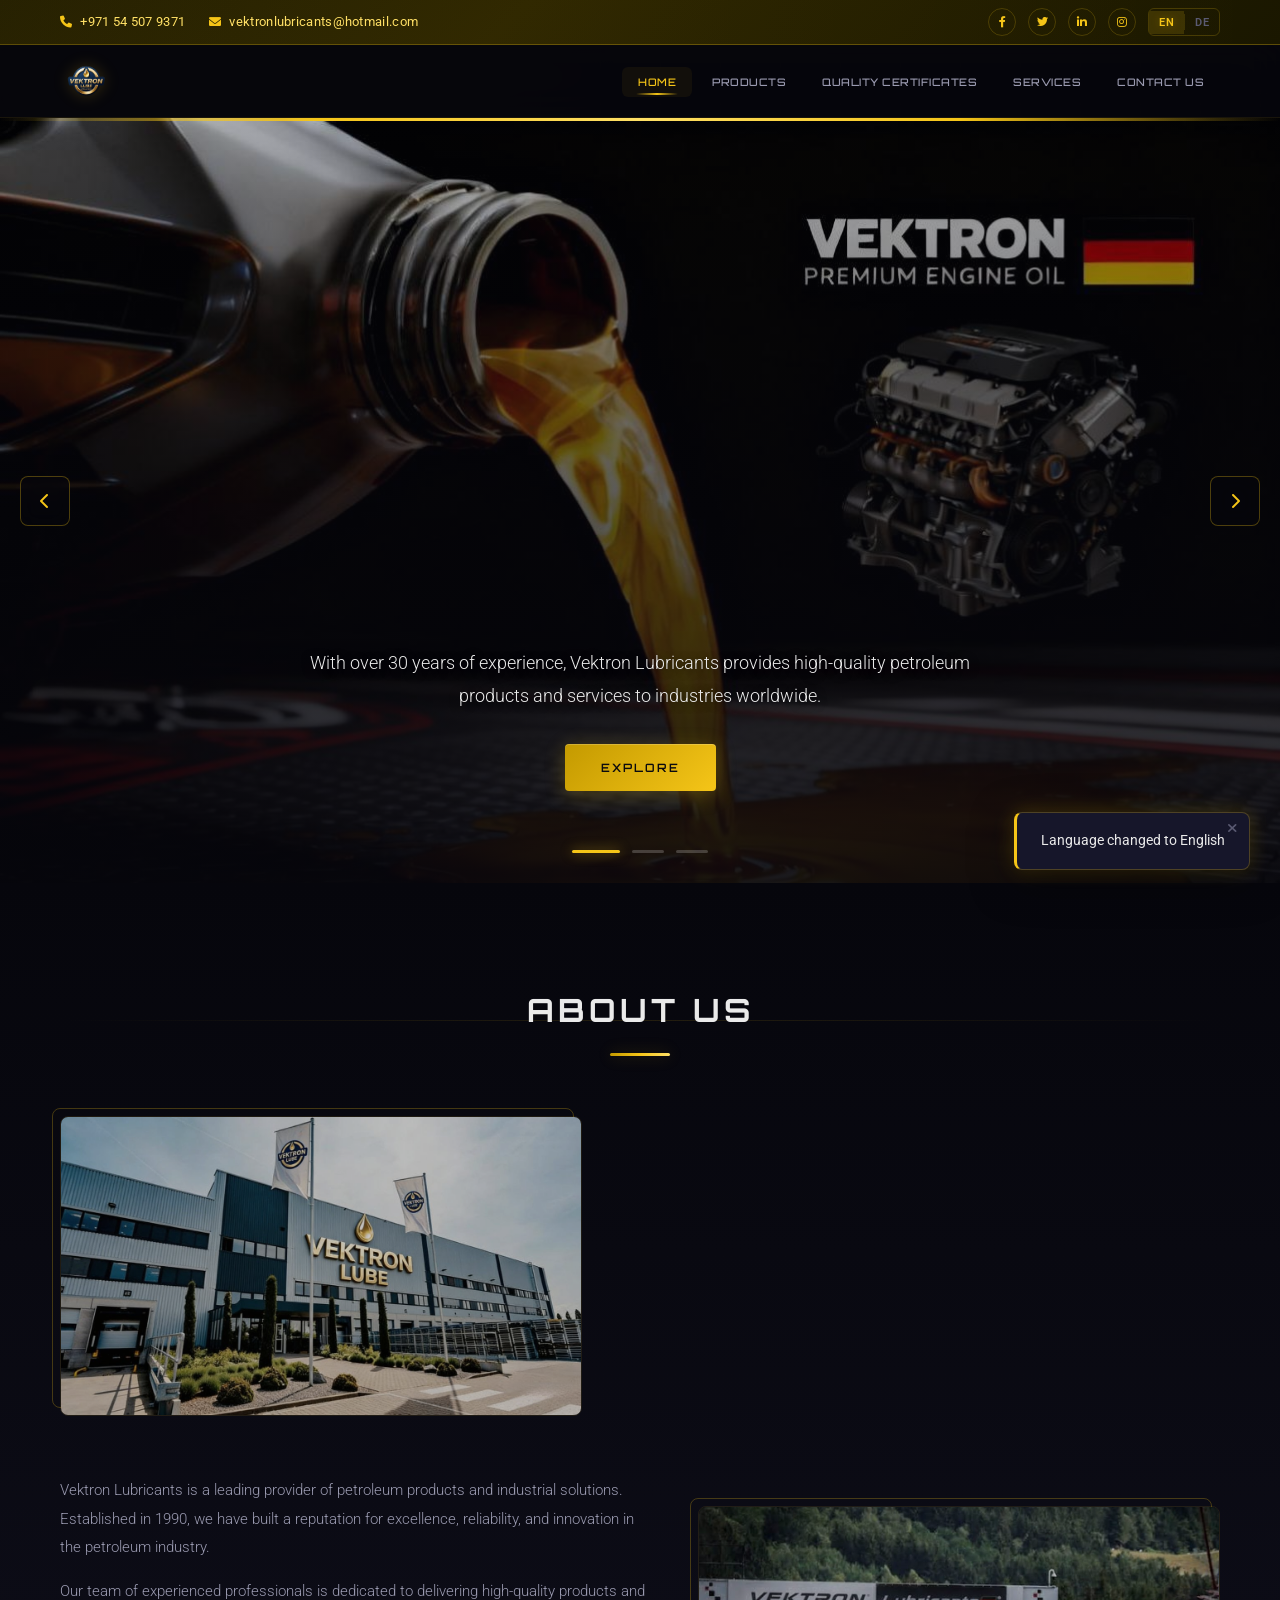
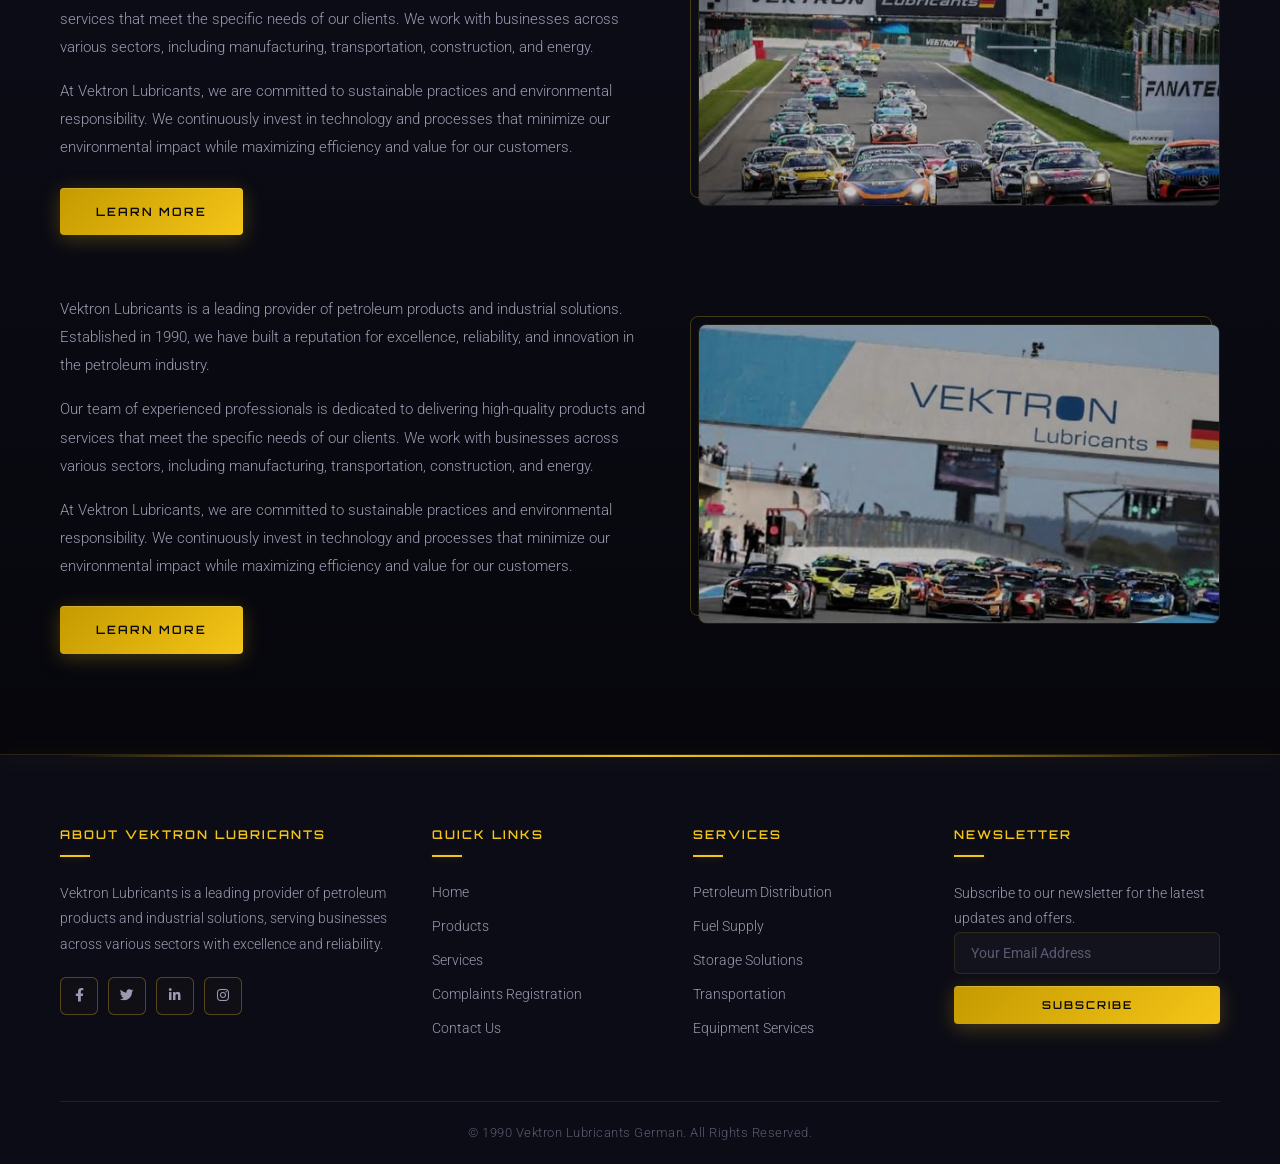
==== commit 6fc214d6: "Update print statement from 'Hello' to 'Goodbye'" ====
--- a/index.html
+++ b/index.html
@@ -8,6 +8,63 @@
     <link href="https://fonts.googleapis.com/css2?family=Roboto:wght@300;400;500;700&family=Orbitron:wght@400;500;600;700;800;900&display=swap" rel="stylesheet">
     <link rel="stylesheet" href="https://cdnjs.cloudflare.com/ajax/libs/font-awesome/6.0.0-beta3/css/all.min.css">
     <link rel="stylesheet" href="assets/main.css">
+
+    <style>
+      /* ========== LANGUAGE TOGGLE ========== */
+      .lang-toggle {
+        display: flex;
+        align-items: center;
+        gap: 0;
+        border-radius: 6px;
+        overflow: hidden;
+        border: 1px solid rgba(245, 197, 24, 0.2);
+        position: relative;
+        z-index: 1;
+        flex-shrink: 0;
+      }
+
+      .lang-btn {
+        background: transparent;
+        border: none;
+        color: var(--text-muted, #5a5a72);
+        padding: 5px 10px;
+        font-size: 0.68rem;
+        font-weight: 600;
+        cursor: pointer;
+        transition: all 0.3s ease;
+        font-family: var(--font-body, 'Roboto', sans-serif);
+        letter-spacing: 0.5px;
+        position: relative;
+      }
+
+      .lang-btn.active {
+        background: rgba(245, 197, 24, 0.15);
+        color: var(--yellow-bright, #f5c518);
+        text-shadow: 0 0 8px rgba(245, 197, 24, 0.3);
+      }
+
+      .lang-btn:hover:not(.active) {
+        color: var(--text-secondary, #9a9ab0);
+        background: rgba(255, 255, 255, 0.03);
+      }
+
+      .lang-divider {
+        width: 1px;
+        height: 16px;
+        background: rgba(245, 197, 24, 0.15);
+      }
+
+      /* Toast positioning override for this page */
+      #toastContainer {
+        position: fixed;
+        bottom: 30px;
+        right: 30px;
+        z-index: 9999;
+        display: flex;
+        flex-direction: column;
+        gap: 10px;
+      }
+    </style>
 </head>
 <body>
 
@@ -28,6 +85,13 @@
                         <a href="#"><i class="fab fa-twitter"></i></a>
                         <a href="#"><i class="fab fa-linkedin-in"></i></a>
                         <a href="#"><i class="fab fa-instagram"></i></a>
+
+                        <!-- Language Toggle -->
+                        <div class="lang-toggle">
+                            <button class="lang-btn active" data-lang="en" aria-label="English">EN</button>
+                            <div class="lang-divider"></div>
+                            <button class="lang-btn" data-lang="de" aria-label="Deutsch">DE</button>
+                        </div>
                     </div>
                 </div>
             </div>
@@ -45,11 +109,11 @@
                     </button>
                     <nav>
                         <ul>
-                            <li><a href="index.html" class="active">Home</a></li>
-                            <li><a href="product.html">Products</a></li>
-                            <li><a href="quality.html">Quality Certificates</a></li>
-                            <li><a href="service.html">Services</a></li>
-                            <li><a href="contact.html">Contact Us</a></li>
+                            <li><a href="index.html" class="active" data-i18n="nav_home">Home</a></li>
+                            <li><a href="product.html" data-i18n="nav_products">Products</a></li>
+                            <li><a href="quality.html" data-i18n="nav_quality">Quality Certificates</a></li>
+                            <li><a href="service.html" data-i18n="nav_services">Services</a></li>
+                            <li><a href="contact.html" data-i18n="nav_contact">Contact Us</a></li>
                         </ul>
                     </nav>
                 </div>
@@ -62,22 +126,22 @@
         <div class="slide active" style="background-image: url('image/1.jpg')">
             <div class="slider-overlay"></div>
             <div class="slide-content">
-                <p>With over 30 years of experience, Vektron Lubricants provides high-quality petroleum products and services to industries worldwide.</p>
-                <a href="product.html" class="btn">Explore</a>
+                <p data-i18n="slide1_text">With over 30 years of experience, Vektron Lubricants provides high-quality petroleum products and services to industries worldwide.</p>
+                <a href="product.html" class="btn" data-i18n="slide1_btn">Explore</a>
             </div>
         </div>
         <div class="slide" style="background-image: url('image/2.jpg')">
             <div class="slider-overlay"></div>
             <div class="slide-content">
-                <p>Our extensive distribution network ensures timely delivery of petroleum products to your business, no matter where you're located.</p>
-                <a href="service.html" class="btn">Our Services</a>
+                <p data-i18n="slide2_text">Our extensive distribution network ensures timely delivery of petroleum products to your business, no matter where you're located.</p>
+                <a href="service.html" class="btn" data-i18n="slide2_btn">Our Services</a>
             </div>
         </div>
         <div class="slide" style="background-image: url('image/3.jpg')">
             <div class="slider-overlay"></div>
             <div class="slide-content">
-                <p>Our specialized lubricants are designed to extend equipment life and improve efficiency in industrial applications.</p>
-                <a href="#products" class="btn">View Products</a>
+                <p data-i18n="slide3_text">Our specialized lubricants are designed to extend equipment life and improve efficiency in industrial applications.</p>
+                <a href="#products" class="btn" data-i18n="slide3_btn">View Products</a>
             </div>
         </div>
 
@@ -87,7 +151,6 @@
             <span class="slider-dot" data-slide="2"></span>
         </div>
 
-         <!-- Slider Arrows -->
         <div class="slider-arrow prev">
             <i class="fas fa-chevron-left"></i>
         </div>
@@ -100,7 +163,7 @@
     <section id="about" class="about">
         <div class="container">
             <div class="section-title reveal">
-                <h2>About Us</h2>
+                <h2 data-i18n="about_title">About Us</h2>
             </div>
             <div class="about-content reveal">
                 <div class="about-image">
@@ -109,10 +172,10 @@
             </div>
             <div class="about-content reveal">
                 <div class="about-text-1">
-                    <p>Vektron Lubricants is a leading provider of petroleum products and industrial solutions. Established in 1990, we have built a reputation for excellence, reliability, and innovation in the petroleum industry.</p>
-                    <p>Our team of experienced professionals is dedicated to delivering high-quality products and services that meet the specific needs of our clients. We work with businesses across various sectors, including manufacturing, transportation, construction, and energy.</p>
-                    <p>At Veektron Lubricants, we are committed to sustainable practices and environmental responsibility. We continuously invest in technology and processes that minimize our environmental impact while maximizing efficiency and value for our customers.</p>
-                    <a href="contact.html" class="btn">Learn More</a>
+                    <p data-i18n="about_p1">Vektron Lubricants is a leading provider of petroleum products and industrial solutions. Established in 1990, we have built a reputation for excellence, reliability, and innovation in the petroleum industry.</p>
+                    <p data-i18n="about_p2">Our team of experienced professionals is dedicated to delivering high-quality products and services that meet the specific needs of our clients. We work with businesses across various sectors, including manufacturing, transportation, construction, and energy.</p>
+                    <p data-i18n="about_p3">At Vektron Lubricants, we are committed to sustainable practices and environmental responsibility. We continuously invest in technology and processes that minimize our environmental impact while maximizing efficiency and value for our customers.</p>
+                    <a href="contact.html" class="btn" data-i18n="btn_learn_more">Learn More</a>
                 </div>
                 <div class="about-image-1">
                     <img class="video-section" src="image/pnanglan.jpg" alt="About Us Image">
@@ -120,10 +183,10 @@
             </div>
             <div class="about-content reveal">
                 <div class="about-text-2">
-                    <p>Vektron Lubricants is a leading provider of petroleum products and industrial solutions. Established in 1990, we have built a reputation for excellence, reliability, and innovation in the petroleum industry.</p>
-                    <p>Our team of experienced professionals is dedicated to delivering high-quality products and services that meet the specific needs of our clients. We work with businesses across various sectors, including manufacturing, transportation, construction, and energy.</p>
-                    <p>At Veektron Lubricants, we are committed to sustainable practices and environmental responsibility. We continuously invest in technology and processes that minimize our environmental impact while maximizing efficiency and value for our customers.</p>
-                    <a href="contact.html" class="btn">Learn More</a>
+                    <p data-i18n="about2_p1">Vektron Lubricants is a leading provider of petroleum products and industrial solutions. Established in 1990, we have built a reputation for excellence, reliability, and innovation in the petroleum industry.</p>
+                    <p data-i18n="about2_p2">Our team of experienced professionals is dedicated to delivering high-quality products and services that meet the specific needs of our clients. We work with businesses across various sectors, including manufacturing, transportation, construction, and energy.</p>
+                    <p data-i18n="about2_p3">At Vektron Lubricants, we are committed to sustainable practices and environmental responsibility. We continuously invest in technology and processes that minimize our environmental impact while maximizing efficiency and value for our customers.</p>
+                    <a href="contact.html" class="btn" data-i18n="btn_learn_more">Learn More</a>
                 </div>
                 <div class="about-image-2">
                     <img class="video-section" src="image/pnanglan2.jpg" alt="About Us Image">
@@ -137,8 +200,8 @@
         <div class="container">
             <div class="footer-content">
                 <div class="footer-widget">
-                    <h3>About Vektron Lubricants</h3>
-                    <p>Veektron Lubricants is a leading provider of petroleum products and industrial solutions, serving businesses across various sectors with excellence and reliability.</p>
+                    <h3 data-i18n="footer_about">About Vektron Lubricants</h3>
+                    <p data-i18n="footer_about_text">Vektron Lubricants is a leading provider of petroleum products and industrial solutions, serving businesses across various sectors with excellence and reliability.</p>
                     <div class="social-links">
                         <a href="www.facebook.com"><i class="fab fa-facebook-f"></i></a>
                         <a href="#"><i class="fab fa-twitter"></i></a>
@@ -147,38 +210,38 @@
                     </div>
                 </div>
                 <div class="footer-widget">
-                    <h3>Quick Links</h3>
+                    <h3 data-i18n="footer_quick_links">Quick Links</h3>
                     <ul class="footer-links">
-                        <li><a href="index.html">Home</a></li>
-                        <li><a href="product.html">Products</a></li>
-                        <li><a href="service.html">Services</a></li>
-                        <li><a href="crg.html">Complaints Registration</a></li>
-                        <li><a href="contact.html">Contact</a></li>
+                        <li><a href="index.html" data-i18n="nav_home">Home</a></li>
+                        <li><a href="product.html" data-i18n="nav_products">Products</a></li>
+                        <li><a href="service.html" data-i18n="nav_services">Services</a></li>
+                        <li><a href="crg.html" data-i18n="footer_complaints">Complaints Registration</a></li>
+                        <li><a href="contact.html" data-i18n="nav_contact">Contact</a></li>
                     </ul>
                 </div>
                 <div class="footer-widget">
-                    <h3>Services</h3>
+                    <h3 data-i18n="nav_services">Services</h3>
                     <ul class="footer-links">
-                        <li><a href="#">Petroleum Distribution</a></li>
-                        <li><a href="#">Fuel Supply</a></li>
-                        <li><a href="#">Storage Solutions</a></li>
-                        <li><a href="#">Transportation</a></li>
-                        <li><a href="#">Equipment Services</a></li>
+                        <li><a href="#" data-i18n="srv_distribution">Petroleum Distribution</a></li>
+                        <li><a href="#" data-i18n="srv_fuel">Fuel Supply</a></li>
+                        <li><a href="#" data-i18n="srv_storage">Storage Solutions</a></li>
+                        <li><a href="#" data-i18n="srv_transport">Transportation</a></li>
+                        <li><a href="#" data-i18n="srv_equipment">Equipment Services</a></li>
                     </ul>
                 </div>
                 <div class="footer-widget">
-                    <h3>Newsletter</h3>
-                    <p>Subscribe to our newsletter for the latest updates and offers.</p>
+                    <h3 data-i18n="footer_newsletter">Newsletter</h3>
+                    <p data-i18n="footer_newsletter_text">Subscribe to our newsletter for the latest updates and offers.</p>
                     <form id="newsletterForm">
                         <div class="form-group">
-                            <input type="email" placeholder="Your Email Address" required>
+                            <input type="email" data-i18n-ph="ph_email" placeholder="Your Email Address" required>
                         </div>
-                        <button type="submit" class="btn">Subscribe</button>
+                        <button type="submit" class="btn" data-i18n="btn_subscribe">Subscribe</button>
                     </form>
                 </div>
             </div>
             <div class="footer-bottom">
-                <p>&copy; 1990 Vektron Lubricants German. All Rights Reserved.</p>
+                <p data-i18n="footer_copyright">&copy; 1990 Vektron Lubricants German. All Rights Reserved.</p>
             </div>
         </div>
     </footer>
@@ -187,7 +250,164 @@
     <div id="toastContainer"></div>
 
     <script>
-        // ===== PARTICLE GENERATOR =====
+        // ============================================
+        // TRANSLATION SYSTEM
+        // ============================================
+        const translations = {
+            en: {
+                // Navigation
+                nav_home: "Home",
+                nav_products: "Products",
+                nav_quality: "Quality Certificates",
+                nav_services: "Services",
+                nav_contact: "Contact Us",
+
+                // Hero Slides
+                slide1_text: "With over 30 years of experience, Vektron Lubricants provides high-quality petroleum products and services to industries worldwide.",
+                slide1_btn: "Explore",
+                slide2_text: "Our extensive distribution network ensures timely delivery of petroleum products to your business, no matter where you're located.",
+                slide2_btn: "Our Services",
+                slide3_text: "Our specialized lubricants are designed to extend equipment life and improve efficiency in industrial applications.",
+                slide3_btn: "View Products",
+
+                // About
+                about_title: "About Us",
+                about_p1: "Vektron Lubricants is a leading provider of petroleum products and industrial solutions. Established in 1990, we have built a reputation for excellence, reliability, and innovation in the petroleum industry.",
+                about_p2: "Our team of experienced professionals is dedicated to delivering high-quality products and services that meet the specific needs of our clients. We work with businesses across various sectors, including manufacturing, transportation, construction, and energy.",
+                about_p3: "At Vektron Lubricants, we are committed to sustainable practices and environmental responsibility. We continuously invest in technology and processes that minimize our environmental impact while maximizing efficiency and value for our customers.",
+                about2_p1: "Vektron Lubricants is a leading provider of petroleum products and industrial solutions. Established in 1990, we have built a reputation for excellence, reliability, and innovation in the petroleum industry.",
+                about2_p2: "Our team of experienced professionals is dedicated to delivering high-quality products and services that meet the specific needs of our clients. We work with businesses across various sectors, including manufacturing, transportation, construction, and energy.",
+                about2_p3: "At Vektron Lubricants, we are committed to sustainable practices and environmental responsibility. We continuously invest in technology and processes that minimize our environmental impact while maximizing efficiency and value for our customers.",
+
+                // Buttons
+                btn_learn_more: "Learn More",
+                btn_subscribe: "Subscribe",
+
+                // Footer
+                footer_about: "About Vektron Lubricants",
+                footer_about_text: "Vektron Lubricants is a leading provider of petroleum products and industrial solutions, serving businesses across various sectors with excellence and reliability.",
+                footer_quick_links: "Quick Links",
+                footer_complaints: "Complaints Registration",
+                footer_newsletter: "Newsletter",
+                footer_newsletter_text: "Subscribe to our newsletter for the latest updates and offers.",
+                footer_copyright: "\u00A9 1990 Vektron Lubricants German. All Rights Reserved.",
+
+                // Services
+                srv_distribution: "Petroleum Distribution",
+                srv_fuel: "Fuel Supply",
+                srv_storage: "Storage Solutions",
+                srv_transport: "Transportation",
+                srv_equipment: "Equipment Services",
+
+                // Placeholders
+                ph_email: "Your Email Address",
+
+                // Toast messages
+                toast_subscribed: "Thank you for subscribing with <strong>{email}</strong>. You'll receive our latest updates.",
+                toast_contact: "Thank you, <strong>{name}</strong>! Your message has been received.",
+                toast_lang_switch: "Language changed to English",
+            },
+
+            de: {
+                // Navigation
+                nav_home: "Startseite",
+                nav_products: "Produkte",
+                nav_quality: "Qualit\u00E4tszertifikate",
+                nav_services: "Dienstleistungen",
+                nav_contact: "Kontakt",
+
+                // Hero Slides
+                slide1_text: "Mit \u00FCber 30 Jahren Erfahrung bietet Vektron Lubricants hochwertige Erd\u00F6lprodukte und Dienstleistungen f\u00FCr Industrien weltweit an.",
+                slide1_btn: "Entdecken",
+                slide2_text: "Unser umfangreiches Vertriebsnetzwerk sorgt f\u00FCr rechtzeitige Lieferung von Erd\u00F6lprodukten an Ihr Unternehmen, unabh\u00E4ngig von Ihrem Standort.",
+                slide2_btn: "Unsere Dienstleistungen",
+                slide3_text: "Unsere speziellen Schmierstoffe sind darauf ausgelegt, die Lebensdauer von Ausr\u00FCstungen zu verl\u00E4ngern und die Effizienz in industriellen Anwendungen zu verbessern.",
+                slide3_btn: "Produkte ansehen",
+
+                // About
+                about_title: "\u00DCber uns",
+                about_p1: "Vektron Lubricants ist ein f\u00FChrender Anbieter von Erd\u00F6lprodukten und industriellen L\u00F6sungen. Seit der Gr\u00FCndung 1990 haben wir uns einen Ruf f\u00FCr Exzellenz, Zuverl\u00E4ssigkeit und Innovation in der Erd\u00F6lindustrie erarbeitet.",
+                about_p2: "Unser Team erfahrener Fachleute widmet sich der Lieferung hochwertiger Produkte und Dienstleistungen, die auf die spezifischen Bed\u00FCrfnisse unserer Kunden zugeschnitten sind. Wir arbeiten mit Unternehmen aus verschiedenen Branchen zusammen, darunter Fertigung, Transport, Bauwesen und Energie.",
+                about_p3: "Bei Vektron Lubricants verpflichten wir uns zu nachhaltigen Praktiken und Umweltverantwortung. Wir investieren kontinuierlich in Technologien und Prozesse, die unsere Umweltauswirkungen minimieren und gleichzeitig Effizienz und Mehrwert f\u00FCr unsere Kunden maximieren.",
+                about2_p1: "Vektron Lubricants ist ein f\u00FChrender Anbieter von Erd\u00F6lprodukten und industriellen L\u00F6sungen. Seit der Gr\u00FCndung 1990 haben wir uns einen Ruf f\u00FCr Exzellenz, Zuverl\u00E4ssigkeit und Innovation in der Erd\u00F6lindustrie erarbeitet.",
+                about2_p2: "Unser Team erfahrener Fachleute widmet sich der Lieferung hochwertiger Produkte und Dienstleistungen, die auf die spezifischen Bed\u00FCrfnisse unserer Kunden zugeschnitten sind. Wir arbeiten mit Unternehmen aus verschiedenen Branchen zusammen, darunter Fertigung, Transport, Bauwesen und Energie.",
+                about2_p3: "Bei Vektron Lubricants verpflichten wir uns zu nachhaltigen Praktiken und Umweltverantwortung. Wir investieren kontinuierlich in Technologien und Prozesse, die unsere Umweltauswirkungen minimieren und gleichzeitig Effizienz und Mehrwert f\u00FCr unsere Kunden maximieren.",
+
+                // Buttons
+                btn_learn_more: "Mehr erfahren",
+                btn_subscribe: "Abonnieren",
+
+                // Footer
+                footer_about: "\u00DCber Vektron Lubricants",
+                footer_about_text: "Vektron Lubricants ist ein f\u00FChrender Anbieter von Erd\u00F6lprodukten und industriellen L\u00F6sungen und bedient Unternehmen in verschiedenen Branchen mit Exzellenz und Zuverl\u00E4ssigkeit.",
+                footer_quick_links: "Schnelllinks",
+                footer_complaints: "Beschwerderegistrierung",
+                footer_newsletter: "Newsletter",
+                footer_newsletter_text: "Abonnieren Sie unseren Newsletter f\u00FCr die neuesten Updates und Angebote.",
+                footer_copyright: "\u00A9 1990 Vektron Lubricants German. Alle Rechte vorbehalten.",
+
+                // Services
+                srv_distribution: "Erd\u00F6lverteilung",
+                srv_fuel: "Kraftstoffversorgung",
+                srv_storage: "Lagerl\u00F6sungen",
+                srv_transport: "Transportwesen",
+                srv_equipment: "Ausr\u00FCstungsservice",
+
+                // Placeholders
+                ph_email: "Ihre E-Mail-Adresse",
+
+                // Toast messages
+                toast_subscribed: "Vielen Dank f\u00FCr Ihr Abonnement mit <strong>{email}</strong>. Sie erhalten unsere neuesten Updates.",
+                toast_contact: "Vielen Dank, <strong>{name}</strong>! Ihre Nachricht wurde empfangen.",
+                toast_lang_switch: "Sprache auf Deutsch umgestellt",
+            }
+        };
+
+        let currentLang = localStorage.getItem('vektron_lang') || 'en';
+
+        function setLanguage(lang) {
+            currentLang = lang;
+            localStorage.setItem('vektron_lang', lang);
+            document.documentElement.lang = lang;
+
+            // Update button states
+            document.querySelectorAll('.lang-btn').forEach(btn => {
+                btn.classList.toggle('active', btn.dataset.lang === lang);
+            });
+
+            // Translate all text content
+            document.querySelectorAll('[data-i18n]').forEach(el => {
+                const key = el.getAttribute('data-i18n');
+                if (translations[lang][key]) {
+                    el.textContent = translations[lang][key];
+                }
+            });
+
+            // Translate placeholders
+            document.querySelectorAll('[data-i18n-ph]').forEach(el => {
+                const key = el.getAttribute('data-i18n-ph');
+                if (translations[lang][key]) {
+                    el.placeholder = translations[lang][key];
+                }
+            });
+
+            // Show toast confirmation
+            showToast(translations[lang].toast_lang_switch, 2500);
+        }
+
+        // Bind language buttons
+        document.querySelectorAll('.lang-btn').forEach(btn => {
+            btn.addEventListener('click', () => {
+                setLanguage(btn.dataset.lang);
+            });
+        });
+
+        // Apply saved language on load
+        setLanguage(currentLang);
+
+        // ============================================
+        // PARTICLE GENERATOR
+        // ============================================
         (function createParticles() {
             const container = document.getElementById('particles');
             const count = 30;
@@ -202,7 +422,9 @@
             }
         })();
 
-        // ===== MOBILE MENU TOGGLE =====
+        // ============================================
+        // MOBILE MENU TOGGLE
+        // ============================================
         const mobileMenuBtn = document.querySelector('.mobile-menu-btn');
         const nav = document.querySelector('nav');
         const menuIcon = mobileMenuBtn.querySelector('i');
@@ -213,7 +435,6 @@
             menuIcon.classList.toggle('fa-times');
         });
 
-        // Close mobile menu on link click
         nav.querySelectorAll('a').forEach(link => {
             link.addEventListener('click', () => {
                 nav.classList.remove('active');
@@ -222,7 +443,9 @@
             });
         });
 
-        // ===== SLIDER FUNCTIONALITY =====
+        // ============================================
+        // SLIDER FUNCTIONALITY
+        // ============================================
         const slides = document.querySelectorAll('.slide');
         const dots = document.querySelectorAll('.slider-dot');
         const prevBtn = document.querySelector('.slider-arrow.prev');
@@ -278,7 +501,9 @@
 
         sliderInterval = setInterval(nextSlide, 5000);
 
-        // ===== SMOOTH SCROLLING =====
+        // ============================================
+        // SMOOTH SCROLLING
+        // ============================================
         document.querySelectorAll('a[href^="#"]').forEach(anchor => {
             anchor.addEventListener('click', function (e) {
                 e.preventDefault();
@@ -293,7 +518,9 @@
             });
         });
 
-        // ===== HEADER SCROLL EFFECT =====
+        // ============================================
+        // HEADER SCROLL EFFECT
+        // ============================================
         const headerMain = document.getElementById('headerMain');
 
         window.addEventListener('scroll', () => {
@@ -304,7 +531,9 @@
             }
         });
 
-        // ===== SCROLL REVEAL =====
+        // ============================================
+        // SCROLL REVEAL
+        // ============================================
         const revealElements = document.querySelectorAll('.reveal');
 
         const revealObserver = new IntersectionObserver((entries) => {
@@ -320,7 +549,9 @@
 
         revealElements.forEach(el => revealObserver.observe(el));
 
-        // ===== TOAST NOTIFICATION =====
+        // ============================================
+        // TOAST NOTIFICATION
+        // ============================================
         function showToast(message, duration = 4000) {
             const container = document.getElementById('toastContainer');
             const toast = document.createElement('div');
@@ -343,27 +574,32 @@
             }, duration);
         }
 
-        // ===== NEWSLETTER FORM =====
+        // ============================================
+        // NEWSLETTER FORM
+        // ============================================
         const newsletterForm = document.getElementById('newsletterForm');
 
         if (newsletterForm) {
             newsletterForm.addEventListener('submit', (e) => {
                 e.preventDefault();
                 const email = newsletterForm.querySelector('input[type="email"]').value;
-                showToast(`Thank you for subscribing with <strong>${email}</strong>. You'll receive our latest updates.`);
+                const msg = translations[currentLang].toast_subscribed.replace('{email}', email);
+                showToast(msg);
                 newsletterForm.reset();
             });
         }
 
-        // ===== CONTACT FORM (if exists on other pages) =====
+        // ============================================
+        // CONTACT FORM (if exists)
+        // ============================================
         const contactForm = document.getElementById('contactForm');
 
         if (contactForm) {
             contactForm.addEventListener('submit', (e) => {
                 e.preventDefault();
                 const name = document.getElementById('name').value;
-                const email = document.getElementById('email').value;
-                showToast(`Thank you, <strong>${name}</strong>! Your message has been received.`);
+                const msg = translations[currentLang].toast_contact.replace('{name}', name);
+                showToast(msg);
                 contactForm.reset();
             });
         }
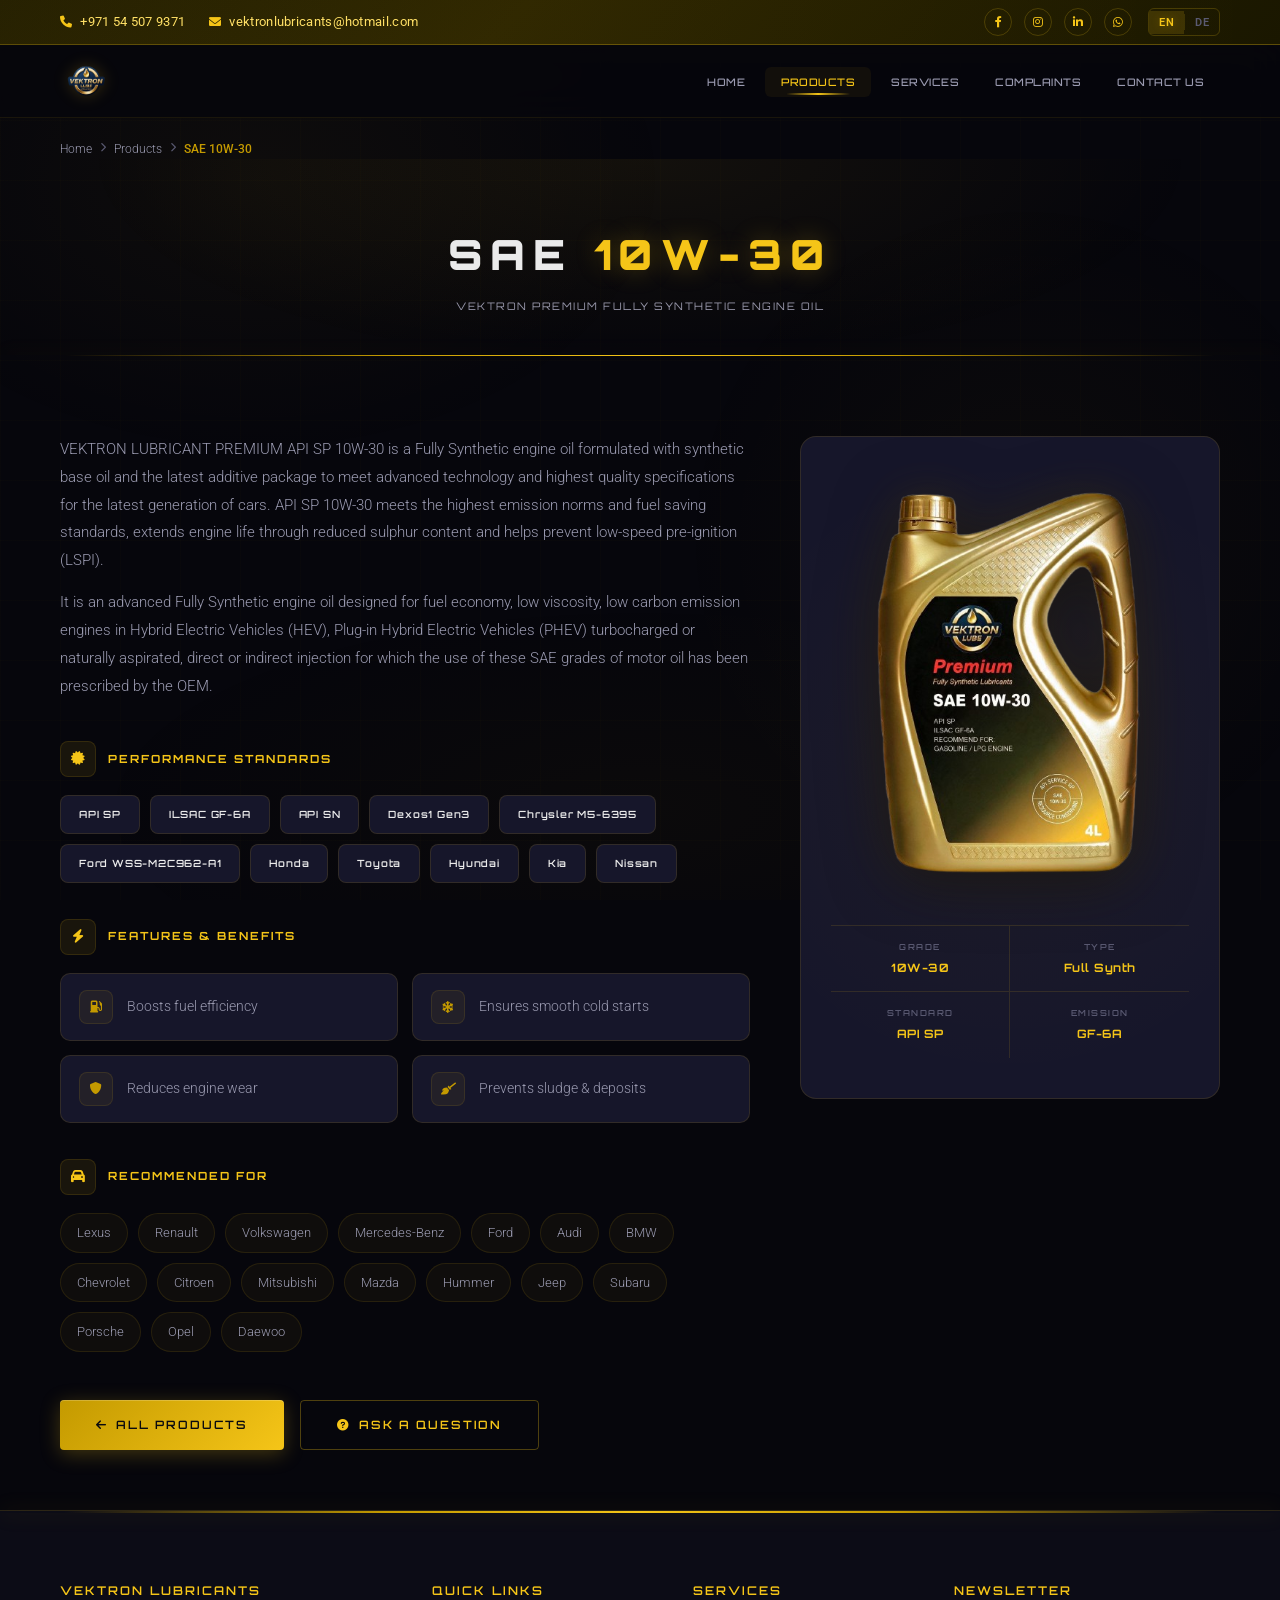
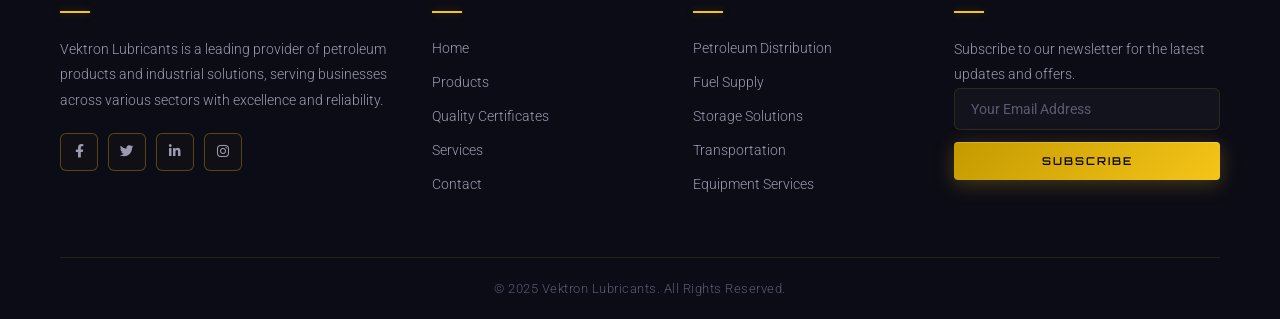
==== commit c1347fd6: "Update print statement from 'Hello' to 'Goodbye'" ====
--- a/index.html
+++ b/index.html
@@ -3,11 +3,12 @@
 <head>
     <meta charset="UTF-8">
     <meta name="viewport" content="width=device-width, initial-scale=1.0">
-    <title>Vektron Lubricants - Homepage</title>
+    <title>Vektron Lubricants - SAE 10W-30</title>
     <link rel="shortcut icon" href="image/transparent-images/Vecktron_Logos-removebg-preview.png" type="image/x-icon">
-    <link href="https://fonts.googleapis.com/css2?family=Roboto:wght@300;400;500;700&family=Orbitron:wght@400;500;600;700;800;900&display=swap" rel="stylesheet">
+
+    <link href="https://fonts.googleapis.com/css2?family=Orbitron:wght@400;500;600;700;800;900&family=Roboto:wght@300;400;500;700&display=swap" rel="stylesheet">
     <link rel="stylesheet" href="https://cdnjs.cloudflare.com/ajax/libs/font-awesome/6.0.0-beta3/css/all.min.css">
-    <link rel="stylesheet" href="assets/main.css">
+    <link rel="stylesheet" href="assets/SAE-10W-30.css">
 
     <style>
       /* ========== LANGUAGE TOGGLE ========== */
@@ -18,9 +19,8 @@
         border-radius: 6px;
         overflow: hidden;
         border: 1px solid rgba(245, 197, 24, 0.2);
-        position: relative;
-        z-index: 1;
         flex-shrink: 0;
+        margin-left: 4px;
       }
 
       .lang-btn {
@@ -34,7 +34,6 @@
         transition: all 0.3s ease;
         font-family: var(--font-body, 'Roboto', sans-serif);
         letter-spacing: 0.5px;
-        position: relative;
       }
 
       .lang-btn.active {
@@ -54,24 +53,63 @@
         background: rgba(245, 197, 24, 0.15);
       }
 
-      /* Toast positioning override for this page */
-      #toastContainer {
-        position: fixed;
-        bottom: 30px;
-        right: 30px;
-        z-index: 9999;
-        display: flex;
-        flex-direction: column;
-        gap: 10px;
+      /* ========== MOBILE LANGUAGE TOGGLE ========== */
+      .mobile-lang-toggle {
+        display: none;
+        justify-content: center;
+        align-items: center;
+        gap: 0;
+        padding: 16px 0 8px;
+        border-top: 1px solid rgba(245, 197, 24, 0.1);
+        margin-top: 12px;
+      }
+
+      .mobile-lang-toggle .lang-toggle {
+        margin-left: 0;
+        border-radius: 8px;
+        border: 1px solid rgba(245, 197, 24, 0.25);
+      }
+
+      .mobile-lang-toggle .lang-btn {
+        padding: 8px 20px;
+        font-size: 0.78rem;
+      }
+
+      .mobile-lang-toggle .lang-divider {
+        height: 20px;
+      }
+
+      .mobile-lang-label {
+        display: block;
+        width: 100%;
+        text-align: center;
+        font-size: 0.65rem;
+        color: var(--text-muted, #5a5a72);
+        text-transform: uppercase;
+        letter-spacing: 1.5px;
+        margin-bottom: 10px;
+        font-weight: 500;
+        font-family: var(--font-body, 'Roboto', sans-serif);
+      }
+
+      /* ========== TRANSLATION FADE ========== */
+      [data-i18n],
+      [data-i18n-html],
+      [data-i18n-ph] {
+        transition: opacity 0.25s ease;
+      }
+      [data-i18n].lang-switching,
+      [data-i18n-html].lang-switching,
+      [data-i18n-ph].lang-switching {
+        opacity: 0;
       }
     </style>
 </head>
 <body>
-
-    <!-- Floating Particles -->
+    <!-- ===== PARTICLES ===== -->
     <div class="particles-container" id="particles"></div>
 
-    <!-- ===== HEADER SECTION ===== -->
+    <!-- ===== HEADER ===== -->
     <header>
         <div class="header-top">
             <div class="container">
@@ -81,12 +119,11 @@
                         <a href="mailto:vektronlubricants@hotmail.com"><i class="fas fa-envelope"></i> vektronlubricants@hotmail.com</a>
                     </div>
                     <div class="header-social">
-                        <a href="www.facebook.com"><i class="fab fa-facebook-f"></i></a>
-                        <a href="#"><i class="fab fa-twitter"></i></a>
-                        <a href="#"><i class="fab fa-linkedin-in"></i></a>
-                        <a href="#"><i class="fab fa-instagram"></i></a>
-
-                        <!-- Language Toggle -->
+                        <a href="#" aria-label="Facebook"><i class="fab fa-facebook-f"></i></a>
+                        <a href="#" aria-label="Instagram"><i class="fab fa-instagram"></i></a>
+                        <a href="#" aria-label="LinkedIn"><i class="fab fa-linkedin-in"></i></a>
+                        <a href="#" aria-label="WhatsApp"><i class="fab fa-whatsapp"></i></a>
+
                         <div class="lang-toggle">
                             <button class="lang-btn active" data-lang="en" aria-label="English">EN</button>
                             <div class="lang-divider"></div>
@@ -101,96 +138,181 @@
                 <div class="header-content">
                     <div class="logo">
                         <a href="index.html">
-                            <img src="image/transparent-images/Vecktron_Logos-removebg-preview.png" alt="Vektron Lubricants">
+                            <img src="image/transparent-images/Vecktron_Logos-removebg-preview.png" style="height: 52px; width: auto;" alt="Vektron Lubricants">
                         </a>
                     </div>
-                    <button class="mobile-menu-btn" aria-label="Toggle Menu">
+                    <button class="mobile-menu-btn" aria-label="Toggle menu">
                         <i class="fas fa-bars"></i>
                     </button>
                     <nav>
                         <ul>
-                            <li><a href="index.html" class="active" data-i18n="nav_home">Home</a></li>
-                            <li><a href="product.html" data-i18n="nav_products">Products</a></li>
-                            <li><a href="quality.html" data-i18n="nav_quality">Quality Certificates</a></li>
+                            <li><a href="index.html" data-i18n="nav_home">Home</a></li>
+                            <li><a href="product.html" class="active" data-i18n="nav_products">Products</a></li>
                             <li><a href="service.html" data-i18n="nav_services">Services</a></li>
-                            <li><a href="contact.html" data-i18n="nav_contact">Contact Us</a></li>
+                            <li><a href="crg.html" data-i18n="nav_complaints">Complaints</a></li>
+                            <li><a href="contact.html" data-i18n="nav_contact_us">Contact Us</a></li>
                         </ul>
+
+                        <!-- Mobile Language Toggle -->
+                        <div class="mobile-lang-toggle">
+                            <span class="mobile-lang-label" data-i18n="mobile_lang_label">Language</span>
+                            <div class="lang-toggle">
+                                <button class="lang-btn active" data-lang="en" aria-label="English">EN</button>
+                                <div class="lang-divider"></div>
+                                <button class="lang-btn" data-lang="de" aria-label="Deutsch">DE</button>
+                            </div>
+                        </div>
                     </nav>
                 </div>
             </div>
         </div>
     </header>
 
-    <!-- ===== HERO SLIDER SECTION ===== -->
-    <section id="home" class="hero-slider">
-        <div class="slide active" style="background-image: url('image/1.jpg')">
-            <div class="slider-overlay"></div>
-            <div class="slide-content">
-                <p data-i18n="slide1_text">With over 30 years of experience, Vektron Lubricants provides high-quality petroleum products and services to industries worldwide.</p>
-                <a href="product.html" class="btn" data-i18n="slide1_btn">Explore</a>
+    <!-- ===== BREADCRUMB ===== -->
+    <div class="breadcrumb">
+        <div class="container">
+            <div class="breadcrumb-inner">
+                <a href="index.html" data-i18n="breadcrumb_home">Home</a>
+                <span class="sep"><i class="fas fa-chevron-right"></i></span>
+                <a href="product.html" data-i18n="breadcrumb_products">Products</a>
+                <span class="sep"><i class="fas fa-chevron-right"></i></span>
+                <span class="current" data-i18n="breadcrumb_current">SAE 10W-30</span>
             </div>
         </div>
-        <div class="slide" style="background-image: url('image/2.jpg')">
-            <div class="slider-overlay"></div>
-            <div class="slide-content">
-                <p data-i18n="slide2_text">Our extensive distribution network ensures timely delivery of petroleum products to your business, no matter where you're located.</p>
-                <a href="service.html" class="btn" data-i18n="slide2_btn">Our Services</a>
-            </div>
+    </div>
+
+    <!-- ===== PAGE BANNER ===== -->
+    <div class="page-banner">
+        <div class="container">
+            <h1 data-i18n-html="banner_title">SAE <span>10W-30</span></h1>
+            <p class="product-subtitle" data-i18n="banner_subtitle">Vektron Premium Fully Synthetic Engine Oil</p>
         </div>
-        <div class="slide" style="background-image: url('image/3.jpg')">
-            <div class="slider-overlay"></div>
-            <div class="slide-content">
-                <p data-i18n="slide3_text">Our specialized lubricants are designed to extend equipment life and improve efficiency in industrial applications.</p>
-                <a href="#products" class="btn" data-i18n="slide3_btn">View Products</a>
-            </div>
-        </div>
-
-        <div class="slider-nav">
-            <span class="slider-dot active" data-slide="0"></span>
-            <span class="slider-dot" data-slide="1"></span>
-            <span class="slider-dot" data-slide="2"></span>
-        </div>
-
-        <div class="slider-arrow prev">
-            <i class="fas fa-chevron-left"></i>
-        </div>
-        <div class="slider-arrow next">
-            <i class="fas fa-chevron-right"></i>
-        </div>
-    </section>
-
-    <!-- ===== ABOUT SECTION ===== -->
-    <section id="about" class="about">
+    </div>
+
+    <!-- ===== PRODUCT DETAIL ===== -->
+    <section class="product-detail">
         <div class="container">
-            <div class="section-title reveal">
-                <h2 data-i18n="about_title">About Us</h2>
-            </div>
-            <div class="about-content reveal">
-                <div class="about-image">
-                    <img class="video-section" src="image/factory.jpg" alt="Factory">
-                </div>
-            </div>
-            <div class="about-content reveal">
-                <div class="about-text-1">
-                    <p data-i18n="about_p1">Vektron Lubricants is a leading provider of petroleum products and industrial solutions. Established in 1990, we have built a reputation for excellence, reliability, and innovation in the petroleum industry.</p>
-                    <p data-i18n="about_p2">Our team of experienced professionals is dedicated to delivering high-quality products and services that meet the specific needs of our clients. We work with businesses across various sectors, including manufacturing, transportation, construction, and energy.</p>
-                    <p data-i18n="about_p3">At Vektron Lubricants, we are committed to sustainable practices and environmental responsibility. We continuously invest in technology and processes that minimize our environmental impact while maximizing efficiency and value for our customers.</p>
-                    <a href="contact.html" class="btn" data-i18n="btn_learn_more">Learn More</a>
-                </div>
-                <div class="about-image-1">
-                    <img class="video-section" src="image/pnanglan.jpg" alt="About Us Image">
-                </div>
-            </div>
-            <div class="about-content reveal">
-                <div class="about-text-2">
-                    <p data-i18n="about2_p1">Vektron Lubricants is a leading provider of petroleum products and industrial solutions. Established in 1990, we have built a reputation for excellence, reliability, and innovation in the petroleum industry.</p>
-                    <p data-i18n="about2_p2">Our team of experienced professionals is dedicated to delivering high-quality products and services that meet the specific needs of our clients. We work with businesses across various sectors, including manufacturing, transportation, construction, and energy.</p>
-                    <p data-i18n="about2_p3">At Vektron Lubricants, we are committed to sustainable practices and environmental responsibility. We continuously invest in technology and processes that minimize our environmental impact while maximizing efficiency and value for our customers.</p>
-                    <a href="contact.html" class="btn" data-i18n="btn_learn_more">Learn More</a>
-                </div>
-                <div class="about-image-2">
-                    <img class="video-section" src="image/pnanglan2.jpg" alt="About Us Image">
-                </div>
+            <div class="product-layout">
+
+                <!-- Left: Product Information -->
+                <div class="product-info">
+
+                    <div class="product-description reveal">
+                        <p data-i18n="desc_para1">VEKTRON LUBRICANT PREMIUM API SP 10W-30 is a Fully Synthetic engine oil formulated with synthetic base oil and the latest additive package to meet advanced technology and highest quality specifications for the latest generation of cars. API SP 10W-30 meets the highest emission norms and fuel saving standards, extends engine life through reduced sulphur content and helps prevent low-speed pre-ignition (LSPI).</p>
+                        <p style="margin-top: 14px;" data-i18n="desc_para2">It is an advanced Fully Synthetic engine oil designed for fuel economy, low viscosity, low carbon emission engines in Hybrid Electric Vehicles (HEV), Plug-in Hybrid Electric Vehicles (PHEV) turbocharged or naturally aspirated, direct or indirect injection for which the use of these SAE grades of motor oil has been prescribed by the OEM.</p>
+                    </div>
+
+                    <!-- Performance Standards -->
+                    <div class="data-block reveal reveal-delay-1">
+                        <div class="data-block-header">
+                            <div class="block-icon"><i class="fas fa-certificate"></i></div>
+                            <h3 data-i18n="section_standards">Performance Standards</h3>
+                        </div>
+                        <div class="spec-badges">
+                            <div class="spec-badge"><span>API SP</span></div>
+                            <div class="spec-badge"><span>ILSAC GF-6A</span></div>
+                            <div class="spec-badge"><span>API SN</span></div>
+                            <div class="spec-badge"><span>Dexos1 Gen3</span></div>
+                            <div class="spec-badge"><span>Chrysler M5-6395</span></div>
+                            <div class="spec-badge"><span>Ford WSS-M2C962-A1</span></div>
+                            <div class="spec-badge"><span>Honda</span></div>
+                            <div class="spec-badge"><span>Toyota</span></div>
+                            <div class="spec-badge"><span>Hyundai</span></div>
+                            <div class="spec-badge"><span>Kia</span></div>
+                            <div class="spec-badge"><span>Nissan</span></div>
+                        </div>
+                    </div>
+
+                    <!-- Features & Benefits -->
+                    <div class="data-block reveal reveal-delay-2">
+                        <div class="data-block-header">
+                            <div class="block-icon"><i class="fas fa-bolt"></i></div>
+                            <h3 data-i18n="section_features">Features & Benefits</h3>
+                        </div>
+                        <div class="feature-items">
+                            <div class="feature-item">
+                                <div class="fi-icon"><i class="fas fa-gas-pump"></i></div>
+                                <span class="fi-text" data-i18n="fi_fuel">Boosts fuel efficiency</span>
+                            </div>
+                            <div class="feature-item">
+                                <div class="fi-icon"><i class="fas fa-snowflake"></i></div>
+                                <span class="fi-text" data-i18n="fi_cold">Ensures smooth cold starts</span>
+                            </div>
+                            <div class="feature-item">
+                                <div class="fi-icon"><i class="fas fa-shield-alt"></i></div>
+                                <span class="fi-text" data-i18n="fi_wear">Reduces engine wear</span>
+                            </div>
+                            <div class="feature-item">
+                                <div class="fi-icon"><i class="fas fa-broom"></i></div>
+                                <span class="fi-text" data-i18n="fi_sludge">Prevents sludge & deposits</span>
+                            </div>
+                        </div>
+                    </div>
+
+                    <!-- Recommended Vehicles -->
+                    <div class="data-block reveal reveal-delay-3">
+                        <div class="data-block-header">
+                            <div class="block-icon"><i class="fas fa-car"></i></div>
+                            <h3 data-i18n="section_recommended">Recommended For</h3>
+                        </div>
+                        <div class="vehicle-tags">
+                            <span class="vehicle-tag">Lexus</span>
+                            <span class="vehicle-tag">Renault</span>
+                            <span class="vehicle-tag">Volkswagen</span>
+                            <span class="vehicle-tag">Mercedes-Benz</span>
+                            <span class="vehicle-tag">Ford</span>
+                            <span class="vehicle-tag">Audi</span>
+                            <span class="vehicle-tag">BMW</span>
+                            <span class="vehicle-tag">Chevrolet</span>
+                            <span class="vehicle-tag">Citroen</span>
+                            <span class="vehicle-tag">Mitsubishi</span>
+                            <span class="vehicle-tag">Mazda</span>
+                            <span class="vehicle-tag">Hummer</span>
+                            <span class="vehicle-tag">Jeep</span>
+                            <span class="vehicle-tag">Subaru</span>
+                            <span class="vehicle-tag">Porsche</span>
+                            <span class="vehicle-tag">Opel</span>
+                            <span class="vehicle-tag">Daewoo</span>
+                        </div>
+                    </div>
+
+                    <!-- Actions -->
+                    <div class="product-actions reveal reveal-delay-4">
+                        <a href="product.html" class="btn" data-i18n-html="action_all_products">
+                            <i class="fas fa-arrow-left"></i> All Products
+                        </a>
+                        <a href="contact.html" class="btn-ghost btn" data-i18n-html="action_ask_question">
+                            <i class="fas fa-question-circle"></i> Ask a Question
+                        </a>
+                    </div>
+                </div>
+
+                <!-- Right: Product Image -->
+                <div class="product-image-section reveal">
+                    <div class="product-image-wrapper">
+                        <img src="image/transparent-images/10W-30-new.png" alt="SAE 10W-30 Product">
+
+                        <div class="product-quick-specs">
+                            <div class="quick-spec">
+                                <div class="qs-label" data-i18n="qs_grade_label">Grade</div>
+                                <div class="qs-value">10W-30</div>
+                            </div>
+                            <div class="quick-spec">
+                                <div class="qs-label" data-i18n="qs_type_label">Type</div>
+                                <div class="qs-value" data-i18n="qs_type_value">Full Synth</div>
+                            </div>
+                            <div class="quick-spec">
+                                <div class="qs-label" data-i18n="qs_std_label">Standard</div>
+                                <div class="qs-value">API SP</div>
+                            </div>
+                            <div class="quick-spec">
+                                <div class="qs-label" data-i18n="qs_emi_label">Emission</div>
+                                <div class="qs-value">GF-6A</div>
+                            </div>
+                        </div>
+                    </div>
+                </div>
+
             </div>
         </div>
     </section>
@@ -200,13 +322,13 @@
         <div class="container">
             <div class="footer-content">
                 <div class="footer-widget">
-                    <h3 data-i18n="footer_about">About Vektron Lubricants</h3>
+                    <h3 data-i18n="footer_about">Vektron Lubricants</h3>
                     <p data-i18n="footer_about_text">Vektron Lubricants is a leading provider of petroleum products and industrial solutions, serving businesses across various sectors with excellence and reliability.</p>
                     <div class="social-links">
-                        <a href="www.facebook.com"><i class="fab fa-facebook-f"></i></a>
-                        <a href="#"><i class="fab fa-twitter"></i></a>
-                        <a href="#"><i class="fab fa-linkedin-in"></i></a>
-                        <a href="#"><i class="fab fa-instagram"></i></a>
+                        <a href="#" aria-label="Facebook"><i class="fab fa-facebook-f"></i></a>
+                        <a href="#" aria-label="Twitter"><i class="fab fa-twitter"></i></a>
+                        <a href="#" aria-label="LinkedIn"><i class="fab fa-linkedin-in"></i></a>
+                        <a href="#" aria-label="Instagram"><i class="fab fa-instagram"></i></a>
                     </div>
                 </div>
                 <div class="footer-widget">
@@ -214,19 +336,19 @@
                     <ul class="footer-links">
                         <li><a href="index.html" data-i18n="nav_home">Home</a></li>
                         <li><a href="product.html" data-i18n="nav_products">Products</a></li>
+                        <li><a href="quality.html" data-i18n="nav_quality">Quality Certificates</a></li>
                         <li><a href="service.html" data-i18n="nav_services">Services</a></li>
-                        <li><a href="crg.html" data-i18n="footer_complaints">Complaints Registration</a></li>
                         <li><a href="contact.html" data-i18n="nav_contact">Contact</a></li>
                     </ul>
                 </div>
                 <div class="footer-widget">
                     <h3 data-i18n="nav_services">Services</h3>
                     <ul class="footer-links">
-                        <li><a href="#" data-i18n="srv_distribution">Petroleum Distribution</a></li>
-                        <li><a href="#" data-i18n="srv_fuel">Fuel Supply</a></li>
-                        <li><a href="#" data-i18n="srv_storage">Storage Solutions</a></li>
-                        <li><a href="#" data-i18n="srv_transport">Transportation</a></li>
-                        <li><a href="#" data-i18n="srv_equipment">Equipment Services</a></li>
+                        <li><a href="#" data-i18n="srv1_title">Petroleum Distribution</a></li>
+                        <li><a href="#" data-i18n="srv2_title">Fuel Supply</a></li>
+                        <li><a href="#" data-i18n="srv3_title">Storage Solutions</a></li>
+                        <li><a href="#" data-i18n="srv4_title">Transportation</a></li>
+                        <li><a href="#" data-i18n="srv5_title">Equipment Services</a></li>
                     </ul>
                 </div>
                 <div class="footer-widget">
@@ -241,368 +363,276 @@
                 </div>
             </div>
             <div class="footer-bottom">
-                <p data-i18n="footer_copyright">&copy; 1990 Vektron Lubricants German. All Rights Reserved.</p>
+                <p data-i18n="footer_copyright">&copy; 2025 Vektron Lubricants. All Rights Reserved.</p>
             </div>
         </div>
     </footer>
 
-    <!-- Toast container -->
-    <div id="toastContainer"></div>
-
     <script>
-        // ============================================
-        // TRANSLATION SYSTEM
-        // ============================================
-        const translations = {
-            en: {
-                // Navigation
-                nav_home: "Home",
-                nav_products: "Products",
-                nav_quality: "Quality Certificates",
-                nav_services: "Services",
-                nav_contact: "Contact Us",
-
-                // Hero Slides
-                slide1_text: "With over 30 years of experience, Vektron Lubricants provides high-quality petroleum products and services to industries worldwide.",
-                slide1_btn: "Explore",
-                slide2_text: "Our extensive distribution network ensures timely delivery of petroleum products to your business, no matter where you're located.",
-                slide2_btn: "Our Services",
-                slide3_text: "Our specialized lubricants are designed to extend equipment life and improve efficiency in industrial applications.",
-                slide3_btn: "View Products",
-
-                // About
-                about_title: "About Us",
-                about_p1: "Vektron Lubricants is a leading provider of petroleum products and industrial solutions. Established in 1990, we have built a reputation for excellence, reliability, and innovation in the petroleum industry.",
-                about_p2: "Our team of experienced professionals is dedicated to delivering high-quality products and services that meet the specific needs of our clients. We work with businesses across various sectors, including manufacturing, transportation, construction, and energy.",
-                about_p3: "At Vektron Lubricants, we are committed to sustainable practices and environmental responsibility. We continuously invest in technology and processes that minimize our environmental impact while maximizing efficiency and value for our customers.",
-                about2_p1: "Vektron Lubricants is a leading provider of petroleum products and industrial solutions. Established in 1990, we have built a reputation for excellence, reliability, and innovation in the petroleum industry.",
-                about2_p2: "Our team of experienced professionals is dedicated to delivering high-quality products and services that meet the specific needs of our clients. We work with businesses across various sectors, including manufacturing, transportation, construction, and energy.",
-                about2_p3: "At Vektron Lubricants, we are committed to sustainable practices and environmental responsibility. We continuously invest in technology and processes that minimize our environmental impact while maximizing efficiency and value for our customers.",
-
-                // Buttons
-                btn_learn_more: "Learn More",
-                btn_subscribe: "Subscribe",
-
-                // Footer
-                footer_about: "About Vektron Lubricants",
-                footer_about_text: "Vektron Lubricants is a leading provider of petroleum products and industrial solutions, serving businesses across various sectors with excellence and reliability.",
-                footer_quick_links: "Quick Links",
-                footer_complaints: "Complaints Registration",
-                footer_newsletter: "Newsletter",
-                footer_newsletter_text: "Subscribe to our newsletter for the latest updates and offers.",
-                footer_copyright: "\u00A9 1990 Vektron Lubricants German. All Rights Reserved.",
-
-                // Services
-                srv_distribution: "Petroleum Distribution",
-                srv_fuel: "Fuel Supply",
-                srv_storage: "Storage Solutions",
-                srv_transport: "Transportation",
-                srv_equipment: "Equipment Services",
-
-                // Placeholders
-                ph_email: "Your Email Address",
-
-                // Toast messages
-                toast_subscribed: "Thank you for subscribing with <strong>{email}</strong>. You'll receive our latest updates.",
-                toast_contact: "Thank you, <strong>{name}</strong>! Your message has been received.",
-                toast_lang_switch: "Language changed to English",
-            },
-
-            de: {
-                // Navigation
-                nav_home: "Startseite",
-                nav_products: "Produkte",
-                nav_quality: "Qualit\u00E4tszertifikate",
-                nav_services: "Dienstleistungen",
-                nav_contact: "Kontakt",
-
-                // Hero Slides
-                slide1_text: "Mit \u00FCber 30 Jahren Erfahrung bietet Vektron Lubricants hochwertige Erd\u00F6lprodukte und Dienstleistungen f\u00FCr Industrien weltweit an.",
-                slide1_btn: "Entdecken",
-                slide2_text: "Unser umfangreiches Vertriebsnetzwerk sorgt f\u00FCr rechtzeitige Lieferung von Erd\u00F6lprodukten an Ihr Unternehmen, unabh\u00E4ngig von Ihrem Standort.",
-                slide2_btn: "Unsere Dienstleistungen",
-                slide3_text: "Unsere speziellen Schmierstoffe sind darauf ausgelegt, die Lebensdauer von Ausr\u00FCstungen zu verl\u00E4ngern und die Effizienz in industriellen Anwendungen zu verbessern.",
-                slide3_btn: "Produkte ansehen",
-
-                // About
-                about_title: "\u00DCber uns",
-                about_p1: "Vektron Lubricants ist ein f\u00FChrender Anbieter von Erd\u00F6lprodukten und industriellen L\u00F6sungen. Seit der Gr\u00FCndung 1990 haben wir uns einen Ruf f\u00FCr Exzellenz, Zuverl\u00E4ssigkeit und Innovation in der Erd\u00F6lindustrie erarbeitet.",
-                about_p2: "Unser Team erfahrener Fachleute widmet sich der Lieferung hochwertiger Produkte und Dienstleistungen, die auf die spezifischen Bed\u00FCrfnisse unserer Kunden zugeschnitten sind. Wir arbeiten mit Unternehmen aus verschiedenen Branchen zusammen, darunter Fertigung, Transport, Bauwesen und Energie.",
-                about_p3: "Bei Vektron Lubricants verpflichten wir uns zu nachhaltigen Praktiken und Umweltverantwortung. Wir investieren kontinuierlich in Technologien und Prozesse, die unsere Umweltauswirkungen minimieren und gleichzeitig Effizienz und Mehrwert f\u00FCr unsere Kunden maximieren.",
-                about2_p1: "Vektron Lubricants ist ein f\u00FChrender Anbieter von Erd\u00F6lprodukten und industriellen L\u00F6sungen. Seit der Gr\u00FCndung 1990 haben wir uns einen Ruf f\u00FCr Exzellenz, Zuverl\u00E4ssigkeit und Innovation in der Erd\u00F6lindustrie erarbeitet.",
-                about2_p2: "Unser Team erfahrener Fachleute widmet sich der Lieferung hochwertiger Produkte und Dienstleistungen, die auf die spezifischen Bed\u00FCrfnisse unserer Kunden zugeschnitten sind. Wir arbeiten mit Unternehmen aus verschiedenen Branchen zusammen, darunter Fertigung, Transport, Bauwesen und Energie.",
-                about2_p3: "Bei Vektron Lubricants verpflichten wir uns zu nachhaltigen Praktiken und Umweltverantwortung. Wir investieren kontinuierlich in Technologien und Prozesse, die unsere Umweltauswirkungen minimieren und gleichzeitig Effizienz und Mehrwert f\u00FCr unsere Kunden maximieren.",
-
-                // Buttons
-                btn_learn_more: "Mehr erfahren",
-                btn_subscribe: "Abonnieren",
-
-                // Footer
-                footer_about: "\u00DCber Vektron Lubricants",
-                footer_about_text: "Vektron Lubricants ist ein f\u00FChrender Anbieter von Erd\u00F6lprodukten und industriellen L\u00F6sungen und bedient Unternehmen in verschiedenen Branchen mit Exzellenz und Zuverl\u00E4ssigkeit.",
-                footer_quick_links: "Schnelllinks",
-                footer_complaints: "Beschwerderegistrierung",
-                footer_newsletter: "Newsletter",
-                footer_newsletter_text: "Abonnieren Sie unseren Newsletter f\u00FCr die neuesten Updates und Angebote.",
-                footer_copyright: "\u00A9 1990 Vektron Lubricants German. Alle Rechte vorbehalten.",
-
-                // Services
-                srv_distribution: "Erd\u00F6lverteilung",
-                srv_fuel: "Kraftstoffversorgung",
-                srv_storage: "Lagerl\u00F6sungen",
-                srv_transport: "Transportwesen",
-                srv_equipment: "Ausr\u00FCstungsservice",
-
-                // Placeholders
-                ph_email: "Ihre E-Mail-Adresse",
-
-                // Toast messages
-                toast_subscribed: "Vielen Dank f\u00FCr Ihr Abonnement mit <strong>{email}</strong>. Sie erhalten unsere neuesten Updates.",
-                toast_contact: "Vielen Dank, <strong>{name}</strong>! Ihre Nachricht wurde empfangen.",
-                toast_lang_switch: "Sprache auf Deutsch umgestellt",
-            }
-        };
-
-        let currentLang = localStorage.getItem('vektron_lang') || 'en';
-
-        function setLanguage(lang) {
-            currentLang = lang;
-            localStorage.setItem('vektron_lang', lang);
-            document.documentElement.lang = lang;
-
-            // Update button states
-            document.querySelectorAll('.lang-btn').forEach(btn => {
-                btn.classList.toggle('active', btn.dataset.lang === lang);
-            });
-
-            // Translate all text content
-            document.querySelectorAll('[data-i18n]').forEach(el => {
-                const key = el.getAttribute('data-i18n');
-                if (translations[lang][key]) {
-                    el.textContent = translations[lang][key];
-                }
-            });
-
-            // Translate placeholders
-            document.querySelectorAll('[data-i18n-ph]').forEach(el => {
-                const key = el.getAttribute('data-i18n-ph');
-                if (translations[lang][key]) {
-                    el.placeholder = translations[lang][key];
-                }
-            });
-
-            // Show toast confirmation
-            showToast(translations[lang].toast_lang_switch, 2500);
+      // ============================================
+      // TRANSLATIONS
+      // ============================================
+      const translations = {
+        en: {
+          nav_home: "Home",
+          nav_products: "Products",
+          nav_services: "Services",
+          nav_complaints: "Complaints",
+          nav_contact_us: "Contact Us",
+          nav_contact: "Contact",
+          nav_quality: "Quality Certificates",
+          mobile_lang_label: "Language",
+          breadcrumb_home: "Home",
+          breadcrumb_products: "Products",
+          breadcrumb_current: "SAE 10W-30",
+          banner_title: 'SAE <span>10W-30</span>',
+          banner_subtitle: "Vektron Premium Fully Synthetic Engine Oil",
+          desc_para1: "VEKTRON LUBRICANT PREMIUM API SP 10W-30 is a Fully Synthetic engine oil formulated with synthetic base oil and the latest additive package to meet advanced technology and highest quality specifications for the latest generation of cars. API SP 10W-30 meets the highest emission norms and fuel saving standards, extends engine life through reduced sulphur content and helps prevent low-speed pre-ignition (LSPI).",
+          desc_para2: "It is an advanced Fully Synthetic engine oil designed for fuel economy, low viscosity, low carbon emission engines in Hybrid Electric Vehicles (HEV), Plug-in Hybrid Electric Vehicles (PHEV) turbocharged or naturally aspirated, direct or indirect injection for which the use of these SAE grades of motor oil has been prescribed by the OEM.",
+          section_standards: "Performance Standards",
+          section_features: "Features & Benefits",
+          fi_fuel: "Boosts fuel efficiency",
+          fi_cold: "Ensures smooth cold starts",
+          fi_wear: "Reduces engine wear",
+          fi_sludge: "Prevents sludge & deposits",
+          section_recommended: "Recommended For",
+          action_all_products: '<i class="fas fa-arrow-left"></i> All Products',
+          action_ask_question: '<i class="fas fa-question-circle"></i> Ask a Question',
+          qs_grade_label: "Grade",
+          qs_type_label: "Type",
+          qs_type_value: "Full Synth",
+          qs_std_label: "Standard",
+          qs_emi_label: "Emission",
+          footer_about: "Vektron Lubricants",
+          footer_about_text: "Vektron Lubricants is a leading provider of petroleum products and industrial solutions, serving businesses across various sectors with excellence and reliability.",
+          footer_quick_links: "Quick Links",
+          srv1_title: "Petroleum Distribution",
+          srv2_title: "Fuel Supply",
+          srv3_title: "Storage Solutions",
+          srv4_title: "Transportation",
+          srv5_title: "Equipment Services",
+          footer_newsletter: "Newsletter",
+          footer_newsletter_text: "Subscribe to our newsletter for the latest updates and offers.",
+          ph_email: "Your Email Address",
+          btn_subscribe: "Subscribe",
+          footer_copyright: "\u00A9 2025 Vektron Lubricants. All Rights Reserved."
+        },
+        de: {
+          nav_home: "Startseite",
+          nav_products: "Produkte",
+          nav_services: "Dienstleistungen",
+          nav_complaints: "Beschwerden",
+          nav_contact_us: "Kontaktieren Sie uns",
+          nav_contact: "Kontakt",
+          nav_quality: "Qualit\u00E4tszertifikate",
+          mobile_lang_label: "Sprache",
+          breadcrumb_home: "Startseite",
+          breadcrumb_products: "Produkte",
+          breadcrumb_current: "SAE 10W-30",
+          banner_title: 'SAE <span>10W-30</span>',
+          banner_subtitle: "Vektron Premium Vollsynthetisches Motor\u00F6l",
+          desc_para1: "VEKTRON LUBRICANT PREMIUM API SP 10W-30 ist ein vollsynthetisches Motor\u00F6l, das auf Basis von synthetischen Grund\u00F6len und dem neuesten Additivpaket formuliert wurde, um den fortschrittlichsten Technologien und h\u00F6chsten Qualit\u00E4tsspezifikationen der neuesten Fahrzeuggeneration gerecht zu werden. API SP 10W-30 erf\u00FCllt die strengsten Emissionsnormen und Kraftstoffeinsparstandards, verl\u00E4ngert die Motorlebensdauer durch reduzierten Schwefelgehalt und hilft, Vorentz\u00FCndungen bei niedrigen Drehzahlen (LSPI) zu vermeiden.",
+          desc_para2: "Es ist ein fortschrittliches vollsynthetisches Motor\u00F6l, das f\u00FCr Kraftstoffeffizienz, niedrige Viskosit\u00E4t und Motoren mit niedrigen Kohlenstoffemissionen in Hybrid-Elektrofahrzeugen (HEV), Plug-in-Hybrid-Elektrofahrzeugen (PHEV), aufgeladenen oder saugenden Motoren mit Direkt- oder Indirekteinspritzung entwickelt wurde, f\u00FCr die der OEM die Verwendung dieser SAE-Viskosit\u00E4tsklassen vorschreibt.",
+          section_standards: "Leistungsstandards",
+          section_features: "Eigenschaften & Vorteile",
+          fi_fuel: "Verbessert die Kraftstoffeffizienz",
+          fi_cold: "Gew\u00E4hrleistet reibungslose Kaltstarts",
+          fi_wear: "Reduziert den Motorenverschlei\u00DF",
+          fi_sludge: "Verhindert Schlamm & Ablagerungen",
+          section_recommended: "Empfohlen f\u00FCr",
+          action_all_products: '<i class="fas fa-arrow-left"></i> Alle Produkte',
+          action_ask_question: '<i class="fas fa-question-circle"></i> Eine Frage stellen',
+          qs_grade_label: "Viskosit\u00E4t",
+          qs_type_label: "Typ",
+          qs_type_value: "Vollsynth.",
+          qs_std_label: "Norm",
+          qs_emi_label: "Emission",
+          footer_about: "Vektron Schmierstoffe",
+          footer_about_text: "Vektron Schmierstoffe ist ein f\u00FChrender Anbieter von Erd\u00F6lprodukten und industriellen L\u00F6sungen, der Unternehmen in verschiedenen Branchen mit Exzellenz und Zuverl\u00E4ssigkeit bedient.",
+          footer_quick_links: "Schnelllinks",
+          srv1_title: "Erd\u00F6lverteilung",
+          srv2_title: "Kraftstoffversorgung",
+          srv3_title: "Lagerl\u00F6sungen",
+          srv4_title: "Transport",
+          srv5_title: "Ausr\u00FCstungsservice",
+          footer_newsletter: "Newsletter",
+          footer_newsletter_text: "Abonnieren Sie unseren Newsletter f\u00FCr die neuesten Updates und Angebote.",
+          ph_email: "Ihre E-Mail-Adresse",
+          btn_subscribe: "Abonnieren",
+          footer_copyright: "\u00A9 2025 Vektron Schmierstoffe. Alle Rechte vorbehalten."
         }
-
-        // Bind language buttons
-        document.querySelectorAll('.lang-btn').forEach(btn => {
-            btn.addEventListener('click', () => {
-                setLanguage(btn.dataset.lang);
-            });
+      };
+
+      let currentLang = 'en';
+
+      function applyLanguage(lang) {
+        const t = translations[lang];
+        if (!t) return;
+
+        const textEls = document.querySelectorAll('[data-i18n]');
+        const htmlEls = document.querySelectorAll('[data-i18n-html]');
+        const phEls = document.querySelectorAll('[data-i18n-ph]');
+        const allEls = [...textEls, ...htmlEls, ...phEls];
+
+        allEls.forEach(el => el.classList.add('lang-switching'));
+
+        setTimeout(() => {
+          textEls.forEach(el => {
+            const key = el.getAttribute('data-i18n');
+            if (t[key] !== undefined) el.textContent = t[key];
+          });
+
+          htmlEls.forEach(el => {
+            const key = el.getAttribute('data-i18n-html');
+            if (t[key] !== undefined) el.innerHTML = t[key];
+          });
+
+          phEls.forEach(el => {
+            const key = el.getAttribute('data-i18n-ph');
+            if (t[key] !== undefined) el.placeholder = t[key];
+          });
+
+          document.documentElement.lang = lang;
+
+          allEls.forEach(el => el.classList.remove('lang-switching'));
+        }, 250);
+      }
+
+      // Sync ALL lang buttons across desktop + mobile toggles
+      function switchLanguage(lang) {
+        if (lang === currentLang) return;
+        currentLang = lang;
+
+        // Update active state on EVERY .lang-btn on the page
+        document.querySelectorAll('.lang-btn').forEach(b => {
+          b.classList.toggle('active', b.getAttribute('data-lang') === lang);
         });
 
-        // Apply saved language on load
-        setLanguage(currentLang);
-
-        // ============================================
-        // PARTICLE GENERATOR
-        // ============================================
-        (function createParticles() {
-            const container = document.getElementById('particles');
-            const count = 30;
-            for (let i = 0; i < count; i++) {
-                const p = document.createElement('div');
-                p.classList.add('particle');
-                p.style.left = Math.random() * 100 + '%';
-                p.style.width = p.style.height = (Math.random() * 2 + 1) + 'px';
-                p.style.animationDuration = (Math.random() * 12 + 8) + 's';
-                p.style.animationDelay = (Math.random() * 10) + 's';
-                container.appendChild(p);
-            }
-        })();
-
-        // ============================================
-        // MOBILE MENU TOGGLE
-        // ============================================
-        const mobileMenuBtn = document.querySelector('.mobile-menu-btn');
-        const nav = document.querySelector('nav');
-        const menuIcon = mobileMenuBtn.querySelector('i');
-
-        mobileMenuBtn.addEventListener('click', () => {
-            nav.classList.toggle('active');
-            menuIcon.classList.toggle('fa-bars');
-            menuIcon.classList.toggle('fa-times');
+        applyLanguage(lang);
+      }
+
+      document.querySelectorAll('.lang-btn').forEach(btn => {
+        btn.addEventListener('click', () => {
+          switchLanguage(btn.getAttribute('data-lang'));
         });
-
-        nav.querySelectorAll('a').forEach(link => {
-            link.addEventListener('click', () => {
-                nav.classList.remove('active');
-                menuIcon.classList.add('fa-bars');
-                menuIcon.classList.remove('fa-times');
-            });
+      });
+
+      // ========== MOBILE LANG TOGGLE VISIBILITY ==========
+      const navEl = document.querySelector('nav');
+      const mobileLangToggle = document.querySelector('.mobile-lang-toggle');
+
+      function updateMobileLangVisibility() {
+        if (!navEl || !mobileLangToggle) return;
+        // Show only when mobile menu is open (nav has .active class)
+        if (navEl.classList.contains('active')) {
+          mobileLangToggle.style.display = 'flex';
+        } else {
+          mobileLangToggle.style.display = 'none';
+        }
+      }
+
+      // Observe nav class changes for mobile toggle visibility
+      if (navEl && mobileLangToggle) {
+        // Initial state
+        updateMobileLangVisibility();
+
+        // Use MutationObserver to watch for class changes
+        const navObserver = new MutationObserver(() => {
+          updateMobileLangVisibility();
         });
-
-        // ============================================
-        // SLIDER FUNCTIONALITY
-        // ============================================
-        const slides = document.querySelectorAll('.slide');
-        const dots = document.querySelectorAll('.slider-dot');
-        const prevBtn = document.querySelector('.slider-arrow.prev');
-        const nextBtn = document.querySelector('.slider-arrow.next');
-
-        let currentSlide = 0;
-        const slideCount = slides.length;
-        let sliderInterval;
-
-        function showSlide(index) {
-            slides.forEach(slide => slide.classList.remove('active'));
-            dots.forEach(dot => dot.classList.remove('active'));
-            slides[index].classList.add('active');
-            dots[index].classList.add('active');
-            currentSlide = index;
+        navObserver.observe(navEl, { attributes: true, attributeFilter: ['class'] });
+      }
+
+      // ========== PARTICLES ==========
+      (function createParticles() {
+        const container = document.getElementById('particles');
+        if (!container) return;
+        for (let i = 0; i < 30; i++) {
+          const p = document.createElement('div');
+          p.classList.add('particle');
+          p.style.left = Math.random() * 100 + '%';
+          p.style.animationDuration = (8 + Math.random() * 12) + 's';
+          p.style.animationDelay = (Math.random() * 10) + 's';
+          p.style.width = p.style.height = (1 + Math.random() * 2.5) + 'px';
+          container.appendChild(p);
         }
-
-        function nextSlide() {
-            showSlide((currentSlide + 1) % slideCount);
+      })();
+
+      // ========== HEADER SCROLL ==========
+      const headerMain = document.getElementById('headerMain');
+      window.addEventListener('scroll', () => {
+        headerMain.classList.toggle('scrolled', window.scrollY > 50);
+      });
+
+      // ========== SCROLL REVEAL ==========
+      const revealElements = document.querySelectorAll('.reveal');
+      const revealObserver = new IntersectionObserver((entries) => {
+        entries.forEach(entry => {
+          if (entry.isIntersecting) entry.target.classList.add('visible');
+        });
+      }, { threshold: 0.1, rootMargin: '0px 0px -40px 0px' });
+      revealElements.forEach(el => revealObserver.observe(el));
+
+      // ========== MOBILE MENU ==========
+      const mobileMenuBtn = document.querySelector('.mobile-menu-btn');
+
+      mobileMenuBtn.addEventListener('click', () => {
+        navEl.classList.toggle('active');
+        const icon = mobileMenuBtn.querySelector('i');
+        icon.classList.toggle('fa-bars');
+        icon.classList.toggle('fa-times');
+      });
+
+      document.querySelectorAll('nav ul li a').forEach(link => {
+        link.addEventListener('click', () => {
+          navEl.classList.remove('active');
+          const icon = mobileMenuBtn.querySelector('i');
+          icon.classList.add('fa-bars');
+          icon.classList.remove('fa-times');
+        });
+      });
+
+      // ========== TOAST ==========
+      function showToast(message) {
+        const existing = document.querySelector('.toast');
+        if (existing) existing.remove();
+
+        const toast = document.createElement('div');
+        toast.className = 'toast';
+        toast.innerHTML = `
+          <button class="toast-close" onclick="this.parentElement.remove()"><i class="fas fa-times"></i></button>
+          <span>${message}</span>
+        `;
+        document.body.appendChild(toast);
+
+        requestAnimationFrame(() => {
+          requestAnimationFrame(() => toast.classList.add('show'));
+        });
+
+        setTimeout(() => {
+          toast.classList.remove('show');
+          setTimeout(() => toast.remove(), 400);
+        }, 4000);
+      }
+
+      // ========== NEWSLETTER ==========
+      const newsletterForm = document.getElementById('newsletterForm');
+      newsletterForm.addEventListener('submit', (e) => {
+        e.preventDefault();
+        const email = newsletterForm.querySelector('input[type="email"]').value.trim();
+        if (!email) {
+          const errMsg = currentLang === 'de'
+            ? '<i class="fas fa-exclamation-circle" style="color:var(--yellow-bright);margin-right:8px;"></i> Bitte geben Sie eine g\u00FCltige E-Mail-Adresse ein.'
+            : '<i class="fas fa-exclamation-circle" style="color:var(--yellow-bright);margin-right:8px;"></i> Please enter a valid email address.';
+          showToast(errMsg);
+          return;
         }
-
-        function prevSlide() {
-            showSlide((currentSlide - 1 + slideCount) % slideCount);
-        }
-
-        function resetAutoSlide() {
-            clearInterval(sliderInterval);
-            sliderInterval = setInterval(nextSlide, 5000);
-        }
-
-        nextBtn.addEventListener('click', () => { nextSlide(); resetAutoSlide(); });
-        prevBtn.addEventListener('click', () => { prevSlide(); resetAutoSlide(); });
-
-        dots.forEach((dot, index) => {
-            dot.addEventListener('click', () => { showSlide(index); resetAutoSlide(); });
-        });
-
-        // Touch / swipe support
-        let touchStartX = 0;
-        const heroSlider = document.querySelector('.hero-slider');
-
-        heroSlider.addEventListener('touchstart', (e) => {
-            touchStartX = e.changedTouches[0].screenX;
-        }, { passive: true });
-
-        heroSlider.addEventListener('touchend', (e) => {
-            const diff = touchStartX - e.changedTouches[0].screenX;
-            if (Math.abs(diff) > 50) {
-                diff > 0 ? nextSlide() : prevSlide();
-                resetAutoSlide();
-            }
-        }, { passive: true });
-
-        sliderInterval = setInterval(nextSlide, 5000);
-
-        // ============================================
-        // SMOOTH SCROLLING
-        // ============================================
-        document.querySelectorAll('a[href^="#"]').forEach(anchor => {
-            anchor.addEventListener('click', function (e) {
-                e.preventDefault();
-                const targetId = this.getAttribute('href');
-                const targetElement = document.querySelector(targetId);
-                if (targetElement) {
-                    window.scrollTo({
-                        top: targetElement.offsetTop - 100,
-                        behavior: 'smooth'
-                    });
-                }
-            });
-        });
-
-        // ============================================
-        // HEADER SCROLL EFFECT
-        // ============================================
-        const headerMain = document.getElementById('headerMain');
-
-        window.addEventListener('scroll', () => {
-            if (window.scrollY > 50) {
-                headerMain.classList.add('scrolled');
-            } else {
-                headerMain.classList.remove('scrolled');
-            }
-        });
-
-        // ============================================
-        // SCROLL REVEAL
-        // ============================================
-        const revealElements = document.querySelectorAll('.reveal');
-
-        const revealObserver = new IntersectionObserver((entries) => {
-            entries.forEach(entry => {
-                if (entry.isIntersecting) {
-                    entry.target.classList.add('visible');
-                }
-            });
-        }, {
-            threshold: 0.15,
-            rootMargin: '0px 0px -40px 0px'
-        });
-
-        revealElements.forEach(el => revealObserver.observe(el));
-
-        // ============================================
-        // TOAST NOTIFICATION
-        // ============================================
-        function showToast(message, duration = 4000) {
-            const container = document.getElementById('toastContainer');
-            const toast = document.createElement('div');
-            toast.classList.add('toast');
-            toast.innerHTML = `
-                <button class="toast-close" onclick="this.parentElement.remove()"><i class="fas fa-times"></i></button>
-                <span>${message}</span>
-            `;
-            container.appendChild(toast);
-
-            requestAnimationFrame(() => {
-                requestAnimationFrame(() => {
-                    toast.classList.add('show');
-                });
-            });
-
-            setTimeout(() => {
-                toast.classList.remove('show');
-                setTimeout(() => toast.remove(), 400);
-            }, duration);
-        }
-
-        // ============================================
-        // NEWSLETTER FORM
-        // ============================================
-        const newsletterForm = document.getElementById('newsletterForm');
-
-        if (newsletterForm) {
-            newsletterForm.addEventListener('submit', (e) => {
-                e.preventDefault();
-                const email = newsletterForm.querySelector('input[type="email"]').value;
-                const msg = translations[currentLang].toast_subscribed.replace('{email}', email);
-                showToast(msg);
-                newsletterForm.reset();
-            });
-        }
-
-        // ============================================
-        // CONTACT FORM (if exists)
-        // ============================================
-        const contactForm = document.getElementById('contactForm');
-
-        if (contactForm) {
-            contactForm.addEventListener('submit', (e) => {
-                e.preventDefault();
-                const name = document.getElementById('name').value;
-                const msg = translations[currentLang].toast_contact.replace('{name}', name);
-                showToast(msg);
-                contactForm.reset();
-            });
-        }
+        const successMsg = currentLang === 'de'
+          ? `<i class="fas fa-check-circle" style="color:var(--yellow-bright);margin-right:8px;"></i> Erfolgreich abonniert mit ${email}!`
+          : `<i class="fas fa-check-circle" style="color:var(--yellow-bright);margin-right:8px;"></i> Subscribed successfully with ${email}!`;
+        showToast(successMsg);
+        newsletterForm.reset();
+      });
     </script>
 </body>
 </html>
--- a/assets/SAE-10W-30.css
+++ b/assets/SAE-10W-30.css
@@ -0,0 +1,1014 @@
+
+      /* ========== RESET & BASE ========== */
+      *, *::before, *::after {
+        margin: 0;
+        padding: 0;
+        box-sizing: border-box;
+      }
+
+      :root {
+        --bg-primary: #06060c;
+        --bg-secondary: #0c0c16;
+        --bg-surface: #111120;
+        --bg-card: #16162a;
+        --bg-card-hover: #1c1c38;
+        --yellow-bright: #f5c518;
+        --yellow-light: #ffe066;
+        --yellow-dark: #c49a00;
+        --yellow-glow: rgba(245, 197, 24, 0.25);
+        --yellow-glow-strong: rgba(245, 197, 24, 0.5);
+        --text-primary: #eaeaea;
+        --text-secondary: #9a9ab0;
+        --text-muted: #5a5a72;
+        --border-color: rgba(245, 197, 24, 0.12);
+        --border-glow: rgba(245, 197, 24, 0.3);
+        --glass-bg: rgba(12, 12, 22, 0.7);
+        --glass-border: rgba(245, 197, 24, 0.08);
+        --transition-smooth: all 0.4s cubic-bezier(0.25, 0.46, 0.45, 0.94);
+        --font-display: 'Orbitron', sans-serif;
+        --font-body: 'Roboto', sans-serif;
+      }
+
+      html { scroll-behavior: smooth; }
+
+      body {
+        font-family: var(--font-body);
+        background: var(--bg-primary);
+        color: var(--text-primary);
+        overflow-x: hidden;
+        line-height: 1.7;
+      }
+
+      .container {
+        max-width: 1200px;
+        margin: 0 auto;
+        padding: 0 20px;
+      }
+
+      a {
+        text-decoration: none;
+        color: inherit;
+        transition: var(--transition-smooth);
+      }
+
+      img { max-width: 100%; display: block; }
+      ul { list-style: none; }
+
+      /* ========== ANIMATED BACKGROUND ========== */
+      body::before {
+        content: '';
+        position: fixed;
+        top: 0; left: 0;
+        width: 100%; height: 100%;
+        background:
+          radial-gradient(ellipse 600px 400px at 20% 20%, rgba(245, 197, 24, 0.04) 0%, transparent 70%),
+          radial-gradient(ellipse 500px 500px at 80% 60%, rgba(245, 197, 24, 0.03) 0%, transparent 70%),
+          radial-gradient(ellipse 800px 300px at 50% 90%, rgba(196, 154, 0, 0.03) 0%, transparent 70%);
+        pointer-events: none;
+        z-index: 0;
+        animation: bgPulse 8s ease-in-out infinite alternate;
+      }
+
+      @keyframes bgPulse {
+        0% { opacity: 0.6; }
+        100% { opacity: 1; }
+      }
+
+      body::after {
+        content: '';
+        position: fixed;
+        top: 0; left: 0;
+        width: 100%; height: 100%;
+        background-image:
+          linear-gradient(rgba(245, 197, 24, 0.015) 1px, transparent 1px),
+          linear-gradient(90deg, rgba(245, 197, 24, 0.015) 1px, transparent 1px);
+        background-size: 60px 60px;
+        pointer-events: none;
+        z-index: 0;
+      }
+
+      /* ========== PARTICLES ========== */
+      .particles-container {
+        position: fixed;
+        top: 0; left: 0;
+        width: 100%; height: 100%;
+        pointer-events: none;
+        z-index: 0;
+        overflow: hidden;
+      }
+
+      .particle {
+        position: absolute;
+        width: 2px; height: 2px;
+        background: var(--yellow-bright);
+        border-radius: 50%;
+        opacity: 0;
+        animation: particleFloat linear infinite;
+      }
+
+      @keyframes particleFloat {
+        0% { opacity: 0; transform: translateY(100vh) translateX(0) scale(0); }
+        10% { opacity: 0.8; transform: translateY(90vh) translateX(10px) scale(1); }
+        90% { opacity: 0.3; }
+        100% { opacity: 0; transform: translateY(-10vh) translateX(-20px) scale(0.5); }
+      }
+
+      /* ========== HEADER ========== */
+      header { position: relative; z-index: 1000; }
+
+      .header-top {
+        background: linear-gradient(135deg, #1a1700 0%, #2a2300 40%, #1a1700 100%);
+        border-bottom: 1px solid var(--border-glow);
+        padding: 8px 0;
+        position: relative;
+        overflow: hidden;
+      }
+
+      .header-top::before {
+        content: '';
+        position: absolute;
+        top: 0; left: -100%;
+        width: 200%; height: 100%;
+        background: linear-gradient(90deg, transparent, rgba(245, 197, 24, 0.06), transparent);
+        animation: headerSweep 4s ease-in-out infinite;
+      }
+
+      @keyframes headerSweep {
+        0% { transform: translateX(-50%); }
+        100% { transform: translateX(50%); }
+      }
+
+      .header-top-content {
+        display: flex;
+        justify-content: space-between;
+        align-items: center;
+        position: relative;
+        z-index: 1;
+      }
+
+      .header-contact {
+        display: flex;
+        gap: 24px;
+        flex-wrap: wrap;
+      }
+
+      .header-contact a {
+        font-size: 0.8rem;
+        color: var(--yellow-light);
+        display: flex;
+        align-items: center;
+        gap: 8px;
+        letter-spacing: 0.3px;
+      }
+
+      .header-contact a i {
+        color: var(--yellow-bright);
+        font-size: 0.75rem;
+      }
+
+      .header-contact a:hover {
+        color: #fff;
+        text-shadow: 0 0 10px var(--yellow-glow);
+      }
+
+      .header-social { display: flex; gap: 12px; }
+
+      .header-social a {
+        width: 28px; height: 28px;
+        border-radius: 50%;
+        border: 1px solid rgba(245, 197, 24, 0.2);
+        display: flex;
+        align-items: center;
+        justify-content: center;
+        font-size: 0.7rem;
+        color: var(--yellow-bright);
+        transition: var(--transition-smooth);
+      }
+
+      .header-social a:hover {
+        background: var(--yellow-bright);
+        color: var(--bg-primary);
+        box-shadow: 0 0 15px var(--yellow-glow-strong);
+      }
+
+      .header-main {
+        background: rgba(6, 6, 12, 0.85);
+        backdrop-filter: blur(20px);
+        -webkit-backdrop-filter: blur(20px);
+        border-bottom: 1px solid var(--glass-border);
+        padding: 0;
+        position: sticky;
+        top: 0;
+        z-index: 999;
+        transition: var(--transition-smooth);
+      }
+
+      .header-main.scrolled {
+        background: rgba(6, 6, 12, 0.95);
+        box-shadow: 0 4px 30px rgba(0, 0, 0, 0.5), 0 0 40px rgba(245, 197, 24, 0.03);
+      }
+
+      .header-content {
+        display: flex;
+        align-items: center;
+        justify-content: space-between;
+        height: 72px;
+      }
+
+      .logo img {
+        height: 52px;
+        width: auto;
+        filter: drop-shadow(0 0 8px rgba(245, 197, 24, 0.2));
+        transition: var(--transition-smooth);
+      }
+
+      .logo:hover img {
+        filter: drop-shadow(0 0 16px rgba(245, 197, 24, 0.4));
+      }
+
+      nav ul { display: flex; gap: 4px; }
+
+      nav ul li a {
+        padding: 8px 16px;
+        font-size: 0.65rem;
+        font-weight: 500;
+        color: var(--text-secondary);
+        border-radius: 6px;
+        position: relative;
+        letter-spacing: 0.5px;
+        text-transform: uppercase;
+        font-family: var(--font-display);
+      }
+
+      nav ul li a::after {
+        content: '';
+        position: absolute;
+        bottom: 2px;
+        left: 50%;
+        transform: translateX(-50%);
+        width: 0; height: 2px;
+        background: linear-gradient(90deg, transparent, var(--yellow-bright), transparent);
+        border-radius: 2px;
+        transition: width 0.3s ease;
+      }
+
+      nav ul li a:hover,
+      nav ul li a.active {
+        color: var(--yellow-bright);
+        background: rgba(245, 197, 24, 0.05);
+      }
+
+      nav ul li a:hover::after,
+      nav ul li a.active::after {
+        width: 60%;
+      }
+
+      .mobile-menu-btn {
+        display: none;
+        background: transparent;
+        border: 1px solid var(--border-glow);
+        color: var(--yellow-bright);
+        width: 44px; height: 44px;
+        border-radius: 8px;
+        cursor: pointer;
+        font-size: 1.1rem;
+        transition: var(--transition-smooth);
+      }
+
+      .mobile-menu-btn:hover {
+        background: rgba(245, 197, 24, 0.1);
+        box-shadow: 0 0 20px var(--yellow-glow);
+      }
+
+      /* ========== BUTTONS ========== */
+      .btn {
+        display: inline-flex;
+        align-items: center;
+        gap: 8px;
+        padding: 14px 36px;
+        font-family: var(--font-display);
+        font-size: 0.72rem;
+        font-weight: 600;
+        text-transform: uppercase;
+        letter-spacing: 2px;
+        border: none;
+        border-radius: 4px;
+        cursor: pointer;
+        transition: var(--transition-smooth);
+        position: relative;
+        overflow: hidden;
+        background: linear-gradient(135deg, var(--yellow-dark), var(--yellow-bright));
+        color: #0a0a0f;
+        box-shadow: 0 4px 20px var(--yellow-glow), inset 0 1px 0 rgba(255,255,255,0.2);
+      }
+
+      .btn::before {
+        content: '';
+        position: absolute;
+        top: 0; left: -100%;
+        width: 100%; height: 100%;
+        background: linear-gradient(90deg, transparent, rgba(255,255,255,0.2), transparent);
+        transition: left 0.5s ease;
+      }
+
+      .btn:hover {
+        transform: translateY(-2px);
+        box-shadow: 0 8px 35px var(--yellow-glow-strong), 0 0 60px rgba(245, 197, 24, 0.15), inset 0 1px 0 rgba(255,255,255,0.3);
+      }
+
+      .btn:hover::before { left: 100%; }
+      .btn:active { transform: translateY(0); }
+
+      .btn-ghost {
+        background: transparent;
+        color: var(--yellow-bright);
+        border: 1px solid var(--border-glow);
+        box-shadow: none;
+        padding: 14px 36px;
+        font-size: 0.72rem;
+      }
+
+      .btn-ghost::before { display: none; }
+
+      .btn-ghost:hover {
+        background: var(--yellow-bright);
+        color: var(--bg-primary);
+        border-color: var(--yellow-bright);
+        box-shadow: 0 0 25px var(--yellow-glow-strong);
+      }
+
+      /* ========== SECTION TITLE ========== */
+      .section-title {
+        text-align: center;
+        margin-bottom: 60px;
+        position: relative;
+      }
+
+      .section-title h2 {
+        font-family: var(--font-display);
+        font-size: 2rem;
+        font-weight: 700;
+        text-transform: uppercase;
+        letter-spacing: 4px;
+        color: var(--text-primary);
+        position: relative;
+        display: inline-block;
+      }
+
+      .section-title h2::after {
+        content: '';
+        display: block;
+        width: 60px; height: 3px;
+        background: linear-gradient(90deg, var(--yellow-dark), var(--yellow-bright), var(--yellow-light));
+        margin: 16px auto 0;
+        border-radius: 3px;
+        box-shadow: 0 0 15px var(--yellow-glow);
+      }
+
+      .section-title::before {
+        content: '';
+        position: absolute;
+        top: 50%; left: 0;
+        width: 100%; height: 1px;
+        background: linear-gradient(90deg, transparent, var(--border-color), transparent);
+        z-index: -1;
+      }
+
+      /* ========== BREADCRUMB ========== */
+      .breadcrumb {
+        position: relative;
+        z-index: 1;
+        padding: 20px 0 0;
+      }
+
+      .breadcrumb-inner {
+        display: flex;
+        align-items: center;
+        gap: 8px;
+        font-size: 0.78rem;
+        color: var(--text-muted);
+        font-weight: 300;
+      }
+
+      .breadcrumb-inner a {
+        color: var(--text-secondary);
+        transition: var(--transition-smooth);
+      }
+
+      .breadcrumb-inner a:hover {
+        color: var(--yellow-bright);
+        text-shadow: 0 0 8px var(--yellow-glow);
+      }
+
+      .breadcrumb-inner .sep {
+        color: var(--text-muted);
+        font-size: 0.6rem;
+      }
+
+      .breadcrumb-inner .current {
+        color: var(--yellow-dark);
+        font-weight: 500;
+      }
+
+      /* ========== PAGE BANNER ========== */
+      .page-banner {
+        position: relative;
+        z-index: 1;
+        padding: 60px 0 40px;
+        text-align: center;
+        overflow: hidden;
+      }
+
+      .page-banner::before {
+        content: '';
+        position: absolute;
+        top: 0; left: 0;
+        width: 100%; height: 100%;
+        background: radial-gradient(ellipse 800px 300px at 50% 0%, rgba(245, 197, 24, 0.06) 0%, transparent 70%);
+        pointer-events: none;
+      }
+
+      .page-banner h1 {
+        font-family: var(--font-display);
+        font-size: 2.6rem;
+        font-weight: 900;
+        text-transform: uppercase;
+        letter-spacing: 8px;
+        color: var(--text-primary);
+        margin-bottom: 8px;
+        position: relative;
+      }
+
+      .page-banner h1 span {
+        color: var(--yellow-bright);
+        text-shadow: 0 0 25px var(--yellow-glow);
+      }
+
+      .page-banner .product-subtitle {
+        color: var(--text-secondary);
+        font-size: 0.85rem;
+        font-weight: 300;
+        letter-spacing: 1.5px;
+        text-transform: uppercase;
+        font-family: var(--font-display);
+        font-size: 0.65rem;
+      }
+
+      .page-banner::after {
+        content: '';
+        position: absolute;
+        bottom: 0; left: 0;
+        width: 100%; height: 1px;
+        background: linear-gradient(90deg, transparent 5%, var(--yellow-dark) 30%, var(--yellow-bright) 50%, var(--yellow-dark) 70%, transparent 95%);
+        box-shadow: 0 0 20px var(--yellow-glow);
+      }
+
+      /* ========== PRODUCT DETAIL SECTION ========== */
+      .product-detail {
+        position: relative;
+        z-index: 1;
+        padding: 80px 0 60px;
+      }
+
+      .product-layout {
+        display: grid;
+        grid-template-columns: 1fr 420px;
+        gap: 50px;
+        align-items: start;
+      }
+
+      /* ========== PRODUCT INFO ========== */
+      .product-info { order: 1; }
+
+      .product-description {
+        color: var(--text-secondary);
+        font-size: 0.92rem;
+        font-weight: 300;
+        line-height: 1.9;
+        margin-bottom: 40px;
+      }
+
+      /* --- Data Blocks --- */
+      .data-block {
+        margin-bottom: 36px;
+        position: relative;
+      }
+
+      .data-block-header {
+        display: flex;
+        align-items: center;
+        gap: 12px;
+        margin-bottom: 18px;
+      }
+
+      .data-block-header .block-icon {
+        width: 36px; height: 36px;
+        border-radius: 8px;
+        background: rgba(245, 197, 24, 0.08);
+        border: 1px solid var(--border-color);
+        display: flex;
+        align-items: center;
+        justify-content: center;
+        color: var(--yellow-bright);
+        font-size: 0.85rem;
+        flex-shrink: 0;
+      }
+
+      .data-block-header h3 {
+        font-family: var(--font-display);
+        font-size: 0.7rem;
+        font-weight: 700;
+        text-transform: uppercase;
+        letter-spacing: 2px;
+        color: var(--yellow-bright);
+      }
+
+      /* Spec badges */
+      .spec-badges {
+        display: flex;
+        flex-wrap: wrap;
+        gap: 10px;
+      }
+
+      .spec-badge {
+        padding: 10px 18px;
+        background: var(--bg-card);
+        border: 1px solid var(--border-color);
+        border-radius: 8px;
+        font-family: var(--font-display);
+        font-size: 0.62rem;
+        font-weight: 600;
+        color: var(--text-primary);
+        letter-spacing: 0.8px;
+        transition: var(--transition-smooth);
+        cursor: default;
+        position: relative;
+        overflow: hidden;
+      }
+
+      .spec-badge::before {
+        content: '';
+        position: absolute;
+        top: 0; left: 0;
+        width: 100%; height: 100%;
+        background: linear-gradient(135deg, rgba(245, 197, 24, 0.08), transparent);
+        opacity: 0;
+        transition: opacity 0.3s ease;
+      }
+
+      .spec-badge:hover {
+        border-color: var(--yellow-glow);
+        transform: translateY(-2px);
+        box-shadow: 0 4px 15px rgba(0, 0, 0, 0.3), 0 0 12px rgba(245, 197, 24, 0.08);
+      }
+
+      .spec-badge:hover::before { opacity: 1; }
+      .spec-badge span { position: relative; z-index: 1; }
+
+      /* Feature items (compact 2x2 grid) */
+      .feature-items {
+        display: grid;
+        grid-template-columns: 1fr 1fr;
+        gap: 14px;
+      }
+
+      .feature-item {
+        display: flex;
+        align-items: center;
+        gap: 14px;
+        padding: 16px 18px;
+        background: var(--bg-card);
+        border: 1px solid var(--border-color);
+        border-radius: 10px;
+        transition: var(--transition-smooth);
+      }
+
+      .feature-item:hover {
+        background: var(--bg-card-hover);
+        border-color: rgba(245, 197, 24, 0.15);
+        transform: translateX(4px);
+      }
+
+      .feature-item .fi-icon {
+        flex: 0 0 34px;
+        width: 34px; height: 34px;
+        border-radius: 8px;
+        background: rgba(245, 197, 24, 0.06);
+        border: 1px solid rgba(245, 197, 24, 0.1);
+        display: flex;
+        align-items: center;
+        justify-content: center;
+        color: var(--yellow-dark);
+        font-size: 0.75rem;
+        transition: var(--transition-smooth);
+      }
+
+      .feature-item:hover .fi-icon {
+        color: var(--yellow-bright);
+        background: rgba(245, 197, 24, 0.1);
+        box-shadow: 0 0 12px var(--yellow-glow);
+      }
+
+      .feature-item .fi-text {
+        font-size: 0.85rem;
+        color: var(--text-secondary);
+        font-weight: 300;
+      }
+
+      /* Vehicle tags */
+      .vehicle-tags {
+        display: flex;
+        flex-wrap: wrap;
+        gap: 10px;
+      }
+
+      .vehicle-tag {
+        padding: 8px 16px;
+        background: rgba(245, 197, 24, 0.04);
+        border: 1px solid rgba(245, 197, 24, 0.1);
+        border-radius: 20px;
+        font-size: 0.8rem;
+        color: var(--text-secondary);
+        font-weight: 300;
+        transition: var(--transition-smooth);
+        cursor: default;
+      }
+
+      .vehicle-tag:hover {
+        background: rgba(245, 197, 24, 0.1);
+        border-color: var(--yellow-glow);
+        color: var(--yellow-bright);
+        box-shadow: 0 0 12px rgba(245, 197, 24, 0.08);
+        transform: translateY(-2px);
+      }
+
+      /* Product actions */
+      .product-actions {
+        display: flex;
+        gap: 16px;
+        margin-top: 48px;
+        flex-wrap: wrap;
+      }
+
+      /* ========== PRODUCT IMAGE ========== */
+      .product-image-section { order: 2; position: relative; }
+
+      .product-image-wrapper {
+        position: sticky;
+        top: 100px;
+        background: var(--bg-card);
+        border: 1px solid var(--border-color);
+        border-radius: 16px;
+        padding: 40px 30px;
+        text-align: center;
+        overflow: hidden;
+        transition: var(--transition-smooth);
+      }
+
+      .product-image-wrapper::before {
+        content: '';
+        position: absolute;
+        top: -50%; left: -50%;
+        width: 200%; height: 200%;
+        background: radial-gradient(circle at center, rgba(245, 197, 24, 0.04) 0%, transparent 40%);
+        pointer-events: none;
+        animation: imageGlow 6s ease-in-out infinite alternate;
+      }
+
+      @keyframes imageGlow {
+        0% { opacity: 0.5; transform: scale(0.9); }
+        100% { opacity: 1; transform: scale(1.1); }
+      }
+
+      .product-image-wrapper:hover {
+        border-color: rgba(245, 197, 24, 0.2);
+        box-shadow: 0 20px 60px rgba(0, 0, 0, 0.4), 0 0 40px rgba(245, 197, 24, 0.05);
+      }
+
+      .product-image-wrapper img {
+        position: relative;
+        z-index: 1;
+        max-height: 420px;
+        width: auto;
+        margin: 0 auto;
+        filter: drop-shadow(0 10px 30px rgba(0, 0, 0, 0.5)) drop-shadow(0 0 20px rgba(245, 197, 24, 0.1));
+        transition: transform 0.6s ease, filter 0.6s ease;
+      }
+
+      .product-image-wrapper:hover img {
+        transform: scale(1.05) translateY(-5px);
+        filter: drop-shadow(0 15px 40px rgba(0, 0, 0, 0.5)) drop-shadow(0 0 30px rgba(245, 197, 24, 0.15));
+      }
+
+      .product-quick-specs {
+        display: grid;
+        grid-template-columns: 1fr 1fr;
+        gap: 0;
+        margin-top: 28px;
+        border-top: 1px solid var(--border-color);
+        position: relative;
+        z-index: 1;
+      }
+
+      .quick-spec {
+        padding: 14px 10px;
+        text-align: center;
+        border-right: 1px solid var(--border-color);
+        border-bottom: 1px solid var(--border-color);
+      }
+
+      .quick-spec:nth-child(2n) { border-right: none; }
+      .quick-spec:nth-child(n+3) { border-bottom: none; }
+
+      .quick-spec .qs-label {
+        font-family: var(--font-display);
+        font-size: 0.52rem;
+        font-weight: 600;
+        text-transform: uppercase;
+        letter-spacing: 1.5px;
+        color: var(--text-muted);
+        margin-bottom: 4px;
+      }
+
+      .quick-spec .qs-value {
+        font-family: var(--font-display);
+        font-size: 0.72rem;
+        font-weight: 700;
+        color: var(--yellow-bright);
+        letter-spacing: 0.5px;
+      }
+
+      /* ========== FOOTER ========== */
+      footer {
+        position: relative;
+        z-index: 1;
+        background: var(--bg-secondary);
+        border-top: 1px solid var(--border-color);
+        padding: 70px 0 0;
+      }
+
+      footer::before {
+        content: '';
+        position: absolute;
+        top: 0; left: 0;
+        width: 100%; height: 2px;
+        background: linear-gradient(90deg, transparent 5%, var(--yellow-dark) 30%, var(--yellow-bright) 50%, var(--yellow-dark) 70%, transparent 95%);
+        box-shadow: 0 0 20px var(--yellow-glow);
+      }
+
+      .footer-content {
+        display: grid;
+        grid-template-columns: 1.5fr 1fr 1fr 1.2fr;
+        gap: 40px;
+        margin-bottom: 50px;
+      }
+
+      .footer-widget h3 {
+        font-family: var(--font-display);
+        font-size: 0.75rem;
+        font-weight: 600;
+        text-transform: uppercase;
+        letter-spacing: 2px;
+        color: var(--yellow-bright);
+        margin-bottom: 24px;
+        position: relative;
+        padding-bottom: 12px;
+      }
+
+      .footer-widget h3::after {
+        content: '';
+        position: absolute;
+        bottom: 0; left: 0;
+        width: 30px; height: 2px;
+        background: var(--yellow-bright);
+        box-shadow: 0 0 8px var(--yellow-glow);
+      }
+
+      .footer-widget > p {
+        color: var(--text-secondary);
+        font-size: 0.88rem;
+        line-height: 1.8;
+        font-weight: 300;
+      }
+
+      .social-links {
+        display: flex;
+        gap: 10px;
+        margin-top: 20px;
+      }
+
+      .social-links a {
+        width: 38px; height: 38px;
+        border-radius: 6px;
+        border: 1px solid var(--border-glow);
+        display: flex;
+        align-items: center;
+        justify-content: center;
+        color: var(--text-secondary);
+        font-size: 0.85rem;
+        transition: var(--transition-smooth);
+        background: rgba(245, 197, 24, 0.02);
+      }
+
+      .social-links a:hover {
+        background: var(--yellow-bright);
+        color: var(--bg-primary);
+        border-color: var(--yellow-bright);
+        box-shadow: 0 0 20px var(--yellow-glow-strong);
+        transform: translateY(-3px);
+      }
+
+      .footer-links li { margin-bottom: 10px; }
+
+      .footer-links a {
+        color: var(--text-secondary);
+        font-size: 0.88rem;
+        font-weight: 300;
+        display: flex;
+        align-items: center;
+        gap: 8px;
+        position: relative;
+        padding-left: 0;
+        transition: var(--transition-smooth);
+      }
+
+      .footer-links a::before {
+        content: '';
+        width: 0; height: 1px;
+        background: var(--yellow-bright);
+        transition: width 0.3s ease;
+        position: absolute;
+        bottom: -2px; left: 0;
+      }
+
+      .footer-links a:hover {
+        color: var(--yellow-bright);
+        padding-left: 8px;
+      }
+
+      .footer-links a:hover::before { width: 100%; }
+
+      .footer-widget .form-group { margin-bottom: 12px; }
+
+      .footer-widget .form-group input {
+        width: 100%;
+        padding: 12px 16px;
+        background: rgba(255, 255, 255, 0.03);
+        border: 1px solid var(--border-color);
+        border-radius: 6px;
+        color: var(--text-primary);
+        font-family: var(--font-body);
+        font-size: 0.88rem;
+        transition: var(--transition-smooth);
+        outline: none;
+      }
+
+      .footer-widget .form-group input::placeholder { color: var(--text-muted); }
+
+      .footer-widget .form-group input:focus {
+        border-color: var(--yellow-bright);
+        box-shadow: 0 0 15px var(--yellow-glow);
+        background: rgba(245, 197, 24, 0.03);
+      }
+
+      .footer-widget .btn {
+        width: 100%;
+        justify-content: center;
+        padding: 12px;
+        font-size: 0.68rem;
+      }
+
+      .footer-bottom {
+        border-top: 1px solid var(--border-color);
+        padding: 20px 0;
+        text-align: center;
+      }
+
+      .footer-bottom p {
+        color: var(--text-muted);
+        font-size: 0.8rem;
+        font-weight: 300;
+        letter-spacing: 0.5px;
+      }
+
+      /* ========== SCROLL REVEAL ========== */
+      .reveal {
+        opacity: 0;
+        transform: translateY(40px);
+        transition: opacity 0.8s ease, transform 0.8s ease;
+      }
+
+      .reveal.visible {
+        opacity: 1;
+        transform: translateY(0);
+      }
+
+      .reveal-delay-1 { transition-delay: 0.1s; }
+      .reveal-delay-2 { transition-delay: 0.2s; }
+      .reveal-delay-3 { transition-delay: 0.3s; }
+      .reveal-delay-4 { transition-delay: 0.4s; }
+      .reveal-delay-5 { transition-delay: 0.5s; }
+
+      /* ========== SCROLLBAR ========== */
+      ::-webkit-scrollbar { width: 8px; }
+      ::-webkit-scrollbar-track { background: var(--bg-primary); }
+      ::-webkit-scrollbar-thumb {
+        background: linear-gradient(180deg, var(--yellow-dark), var(--yellow-bright));
+        border-radius: 4px;
+      }
+      ::-webkit-scrollbar-thumb:hover {
+        box-shadow: 0 0 10px var(--yellow-glow-strong);
+      }
+
+      /* ========== TOAST ========== */
+      .toast {
+        position: fixed;
+        bottom: 30px;
+        right: 30px;
+        background: var(--bg-card);
+        border: 1px solid var(--yellow-glow);
+        border-left: 3px solid var(--yellow-bright);
+        padding: 16px 24px;
+        border-radius: 8px;
+        color: var(--text-primary);
+        font-size: 0.9rem;
+        z-index: 9999;
+        box-shadow: 0 10px 40px rgba(0,0,0,0.5), 0 0 20px var(--yellow-glow);
+        transform: translateX(120%);
+        transition: transform 0.4s cubic-bezier(0.68, -0.55, 0.265, 1.55);
+        max-width: 380px;
+      }
+
+      .toast.show { transform: translateX(0); }
+
+      .toast .toast-close {
+        position: absolute;
+        top: 8px; right: 12px;
+        background: none;
+        border: none;
+        color: var(--text-muted);
+        cursor: pointer;
+        font-size: 0.85rem;
+        transition: color 0.3s;
+      }
+
+      .toast .toast-close:hover { color: var(--yellow-bright); }
+
+      /* ========== RESPONSIVE ========== */
+      @media (max-width: 992px) {
+        .footer-content { grid-template-columns: 1fr 1fr; }
+        .product-layout { grid-template-columns: 1fr; gap: 40px; }
+        .product-info { order: 2; }
+        .product-image-section { order: 1; }
+        .product-image-wrapper { position: relative; top: 0; max-width: 400px; margin: 0 auto; }
+      }
+
+      @media (max-width: 768px) {
+        .mobile-menu-btn {
+          display: flex;
+          align-items: center;
+          justify-content: center;
+        }
+
+        nav {
+          position: absolute;
+          top: 72px; left: 0;
+          width: 100%;
+          background: rgba(6, 6, 12, 0.98);
+          backdrop-filter: blur(20px);
+          border-bottom: 1px solid var(--border-glow);
+          padding: 20px;
+          max-height: 0;
+          overflow: hidden;
+          transition: max-height 0.5s ease, padding 0.5s ease;
+        }
+
+        nav.active { max-height: 400px; padding: 20px; }
+
+        nav ul { flex-direction: column; gap: 4px; }
+        nav ul li a { display: block; padding: 12px 16px; font-size: 0.7rem; }
+        .header-contact { flex-direction: column; gap: 4px; }
+
+        .page-banner { padding: 50px 0 30px; }
+        .page-banner h1 { font-size: 1.6rem; letter-spacing: 4px; }
+        .product-detail { padding: 50px 0 40px; }
+        .section-title h2 { font-size: 1.4rem; letter-spacing: 2px; }
+        .section-title { margin-bottom: 40px; }    .feature-items { grid-template-columns: 1fr; }
+
+        .product-actions { flex-direction: column; }
+        .product-actions .btn,
+        .product-actions .btn-ghost { justify-content: center; text-align: center; }
+
+        .footer-content { grid-template-columns: 1fr; gap: 30px; }
+        .product-image-wrapper { max-width: 100%; padding: 30px 20px; }
+        .product-image-wrapper img { max-height: 300px; }
+      }
+
+      @media (max-width: 480px) {
+        .btn, .btn-ghost { padding: 12px 24px; font-size: 0.65rem; letter-spacing: 1.5px; }
+        .page-banner h1 { font-size: 1.2rem; letter-spacing: 2px; }
+        .spec-badges { gap: 8px; }
+        .spec-badge { padding: 8px 14px; font-size: 0.58rem; }
+        .vehicle-tags { gap: 8px; }
+        .vehicle-tag { padding: 6px 12px; font-size: 0.75rem; }
+      }
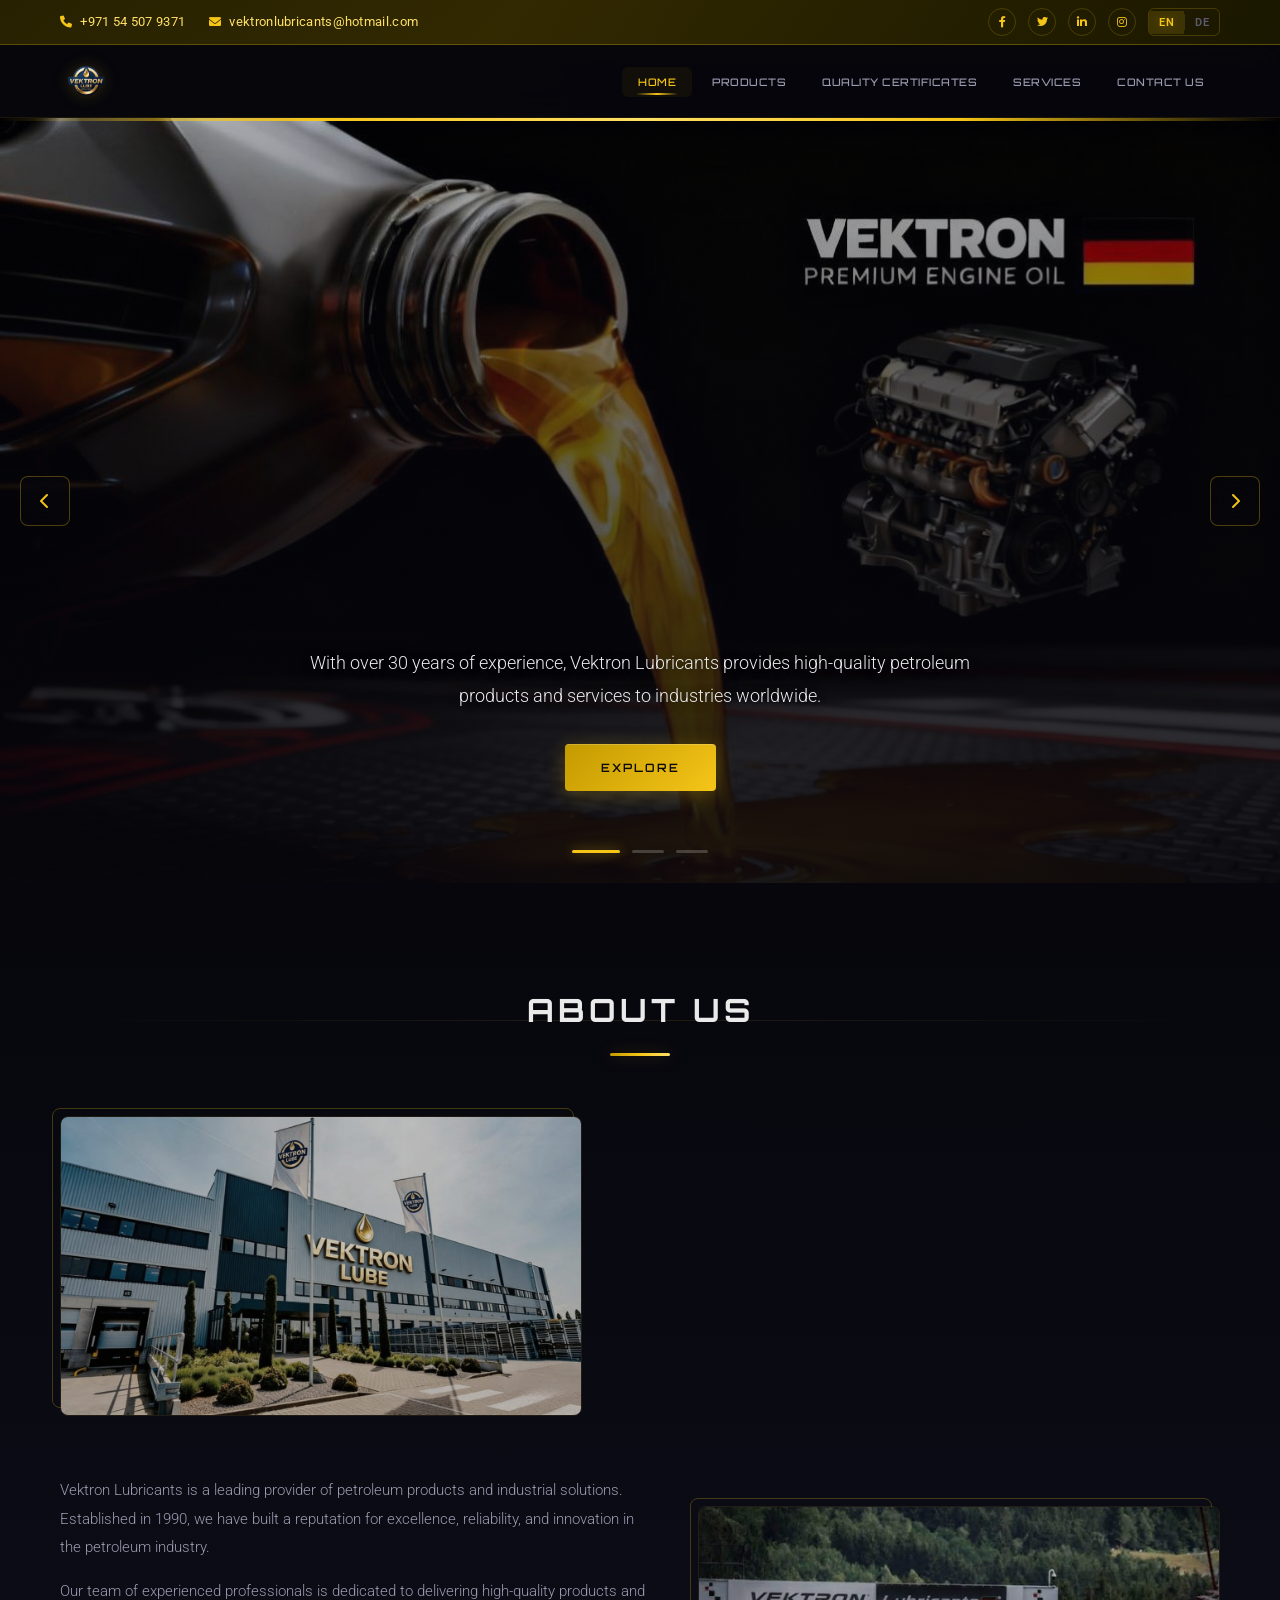
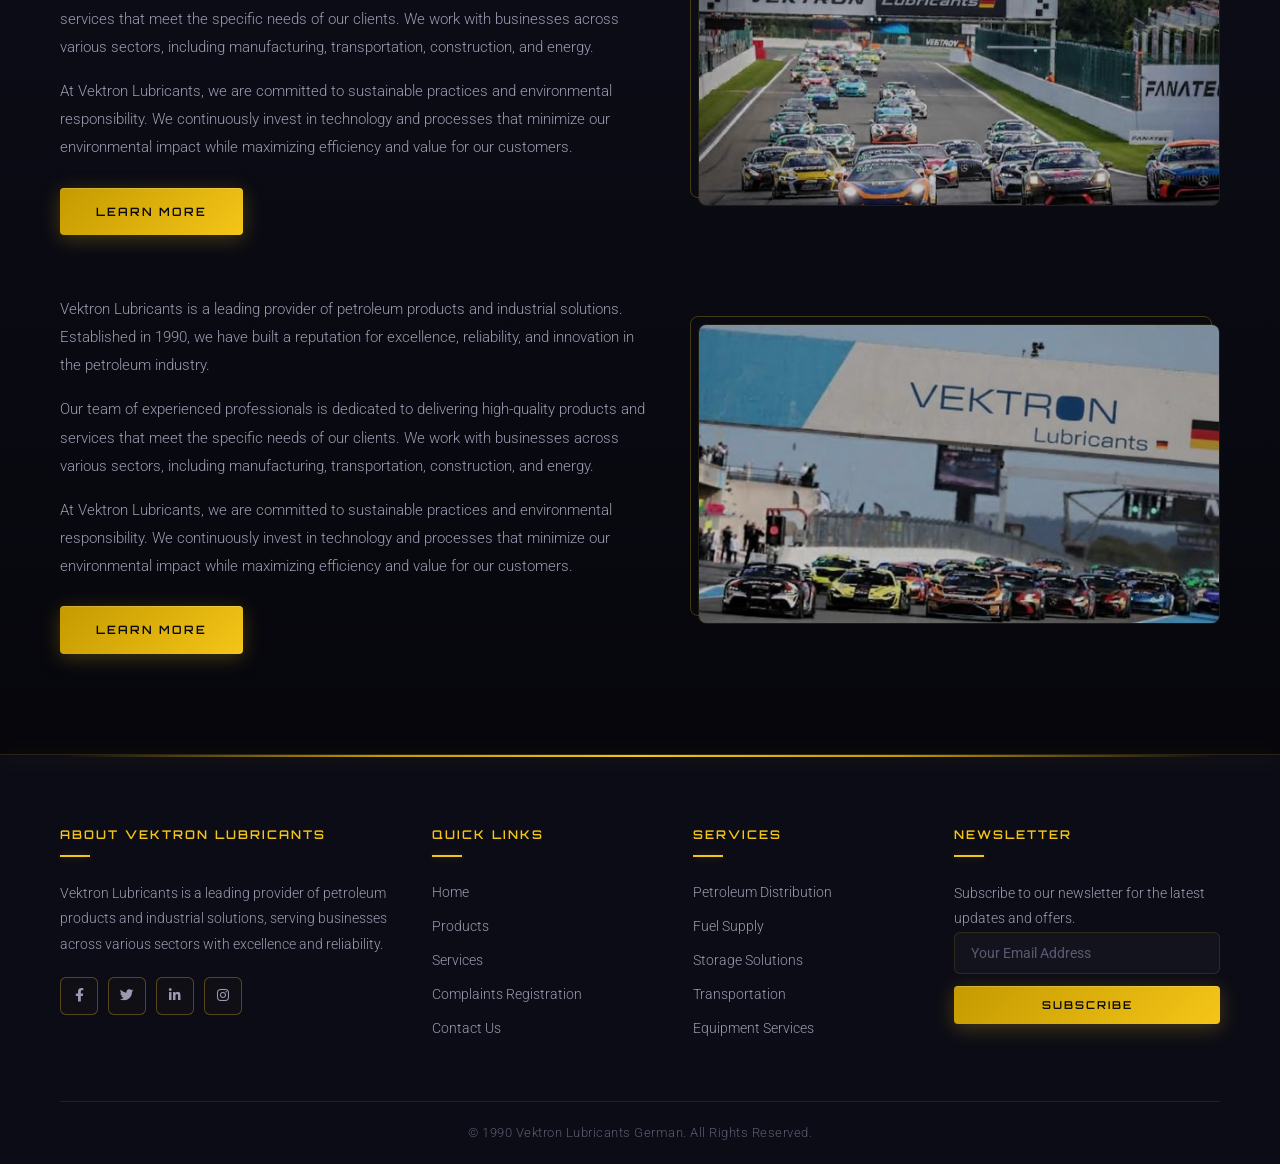
==== commit cfa1e2d7: "Update index.html" ====
--- a/index.html
+++ b/index.html
@@ -3,12 +3,11 @@
 <head>
     <meta charset="UTF-8">
     <meta name="viewport" content="width=device-width, initial-scale=1.0">
-    <title>Vektron Lubricants - SAE 10W-30</title>
+    <title>Vektron Lubricants - Homepage</title>
     <link rel="shortcut icon" href="image/transparent-images/Vecktron_Logos-removebg-preview.png" type="image/x-icon">
-
-    <link href="https://fonts.googleapis.com/css2?family=Orbitron:wght@400;500;600;700;800;900&family=Roboto:wght@300;400;500;700&display=swap" rel="stylesheet">
+    <link href="https://fonts.googleapis.com/css2?family=Roboto:wght@300;400;500;700&family=Orbitron:wght@400;500;600;700;800;900&display=swap" rel="stylesheet">
     <link rel="stylesheet" href="https://cdnjs.cloudflare.com/ajax/libs/font-awesome/6.0.0-beta3/css/all.min.css">
-    <link rel="stylesheet" href="assets/SAE-10W-30.css">
+    <link rel="stylesheet" href="assets/main.css">
 
     <style>
       /* ========== LANGUAGE TOGGLE ========== */
@@ -19,8 +18,9 @@
         border-radius: 6px;
         overflow: hidden;
         border: 1px solid rgba(245, 197, 24, 0.2);
+        position: relative;
+        z-index: 1;
         flex-shrink: 0;
-        margin-left: 4px;
       }
 
       .lang-btn {
@@ -34,6 +34,7 @@
         transition: all 0.3s ease;
         font-family: var(--font-body, 'Roboto', sans-serif);
         letter-spacing: 0.5px;
+        position: relative;
       }
 
       .lang-btn.active {
@@ -53,63 +54,24 @@
         background: rgba(245, 197, 24, 0.15);
       }
 
-      /* ========== MOBILE LANGUAGE TOGGLE ========== */
-      .mobile-lang-toggle {
-        display: none;
-        justify-content: center;
-        align-items: center;
-        gap: 0;
-        padding: 16px 0 8px;
-        border-top: 1px solid rgba(245, 197, 24, 0.1);
-        margin-top: 12px;
-      }
-
-      .mobile-lang-toggle .lang-toggle {
-        margin-left: 0;
-        border-radius: 8px;
-        border: 1px solid rgba(245, 197, 24, 0.25);
-      }
-
-      .mobile-lang-toggle .lang-btn {
-        padding: 8px 20px;
-        font-size: 0.78rem;
-      }
-
-      .mobile-lang-toggle .lang-divider {
-        height: 20px;
-      }
-
-      .mobile-lang-label {
-        display: block;
-        width: 100%;
-        text-align: center;
-        font-size: 0.65rem;
-        color: var(--text-muted, #5a5a72);
-        text-transform: uppercase;
-        letter-spacing: 1.5px;
-        margin-bottom: 10px;
-        font-weight: 500;
-        font-family: var(--font-body, 'Roboto', sans-serif);
-      }
-
-      /* ========== TRANSLATION FADE ========== */
-      [data-i18n],
-      [data-i18n-html],
-      [data-i18n-ph] {
-        transition: opacity 0.25s ease;
-      }
-      [data-i18n].lang-switching,
-      [data-i18n-html].lang-switching,
-      [data-i18n-ph].lang-switching {
-        opacity: 0;
+      /* Toast positioning override for this page */
+      #toastContainer {
+        position: fixed;
+        bottom: 30px;
+        right: 30px;
+        z-index: 9999;
+        display: flex;
+        flex-direction: column;
+        gap: 10px;
       }
     </style>
 </head>
 <body>
-    <!-- ===== PARTICLES ===== -->
+
+    <!-- Floating Particles -->
     <div class="particles-container" id="particles"></div>
 
-    <!-- ===== HEADER ===== -->
+    <!-- ===== HEADER SECTION ===== -->
     <header>
         <div class="header-top">
             <div class="container">
@@ -119,11 +81,12 @@
                         <a href="mailto:vektronlubricants@hotmail.com"><i class="fas fa-envelope"></i> vektronlubricants@hotmail.com</a>
                     </div>
                     <div class="header-social">
-                        <a href="#" aria-label="Facebook"><i class="fab fa-facebook-f"></i></a>
-                        <a href="#" aria-label="Instagram"><i class="fab fa-instagram"></i></a>
-                        <a href="#" aria-label="LinkedIn"><i class="fab fa-linkedin-in"></i></a>
-                        <a href="#" aria-label="WhatsApp"><i class="fab fa-whatsapp"></i></a>
-
+                        <a href="www.facebook.com"><i class="fab fa-facebook-f"></i></a>
+                        <a href="#"><i class="fab fa-twitter"></i></a>
+                        <a href="#"><i class="fab fa-linkedin-in"></i></a>
+                        <a href="#"><i class="fab fa-instagram"></i></a>
+
+                        <!-- Language Toggle -->
                         <div class="lang-toggle">
                             <button class="lang-btn active" data-lang="en" aria-label="English">EN</button>
                             <div class="lang-divider"></div>
@@ -138,181 +101,96 @@
                 <div class="header-content">
                     <div class="logo">
                         <a href="index.html">
-                            <img src="image/transparent-images/Vecktron_Logos-removebg-preview.png" style="height: 52px; width: auto;" alt="Vektron Lubricants">
+                            <img src="image/transparent-images/Vecktron_Logos-removebg-preview.png" alt="Vektron Lubricants">
                         </a>
                     </div>
-                    <button class="mobile-menu-btn" aria-label="Toggle menu">
+                    <button class="mobile-menu-btn" aria-label="Toggle Menu">
                         <i class="fas fa-bars"></i>
                     </button>
                     <nav>
                         <ul>
-                            <li><a href="index.html" data-i18n="nav_home">Home</a></li>
-                            <li><a href="product.html" class="active" data-i18n="nav_products">Products</a></li>
+                            <li><a href="index.html" class="active" data-i18n="nav_home">Home</a></li>
+                            <li><a href="product.html" data-i18n="nav_products">Products</a></li>
+                            <li><a href="quality.html" data-i18n="nav_quality">Quality Certificates</a></li>
                             <li><a href="service.html" data-i18n="nav_services">Services</a></li>
-                            <li><a href="crg.html" data-i18n="nav_complaints">Complaints</a></li>
-                            <li><a href="contact.html" data-i18n="nav_contact_us">Contact Us</a></li>
+                            <li><a href="contact.html" data-i18n="nav_contact">Contact Us</a></li>
                         </ul>
-
-                        <!-- Mobile Language Toggle -->
-                        <div class="mobile-lang-toggle">
-                            <span class="mobile-lang-label" data-i18n="mobile_lang_label">Language</span>
-                            <div class="lang-toggle">
-                                <button class="lang-btn active" data-lang="en" aria-label="English">EN</button>
-                                <div class="lang-divider"></div>
-                                <button class="lang-btn" data-lang="de" aria-label="Deutsch">DE</button>
-                            </div>
-                        </div>
                     </nav>
                 </div>
             </div>
         </div>
     </header>
 
-    <!-- ===== BREADCRUMB ===== -->
-    <div class="breadcrumb">
+    <!-- ===== HERO SLIDER SECTION ===== -->
+    <section id="home" class="hero-slider">
+        <div class="slide active" style="background-image: url('image/1.jpg')">
+            <div class="slider-overlay"></div>
+            <div class="slide-content">
+                <p data-i18n="slide1_text">With over 30 years of experience, Vektron Lubricants provides high-quality petroleum products and services to industries worldwide.</p>
+                <a href="product.html" class="btn" data-i18n="slide1_btn">Explore</a>
+            </div>
+        </div>
+        <div class="slide" style="background-image: url('image/2.jpg')">
+            <div class="slider-overlay"></div>
+            <div class="slide-content">
+                <p data-i18n="slide2_text">Our extensive distribution network ensures timely delivery of petroleum products to your business, no matter where you're located.</p>
+                <a href="service.html" class="btn" data-i18n="slide2_btn">Our Services</a>
+            </div>
+        </div>
+        <div class="slide" style="background-image: url('image/3.jpg')">
+            <div class="slider-overlay"></div>
+            <div class="slide-content">
+                <p data-i18n="slide3_text">Our specialized lubricants are designed to extend equipment life and improve efficiency in industrial applications.</p>
+                <a href="#products" class="btn" data-i18n="slide3_btn">View Products</a>
+            </div>
+        </div>
+
+        <div class="slider-nav">
+            <span class="slider-dot active" data-slide="0"></span>
+            <span class="slider-dot" data-slide="1"></span>
+            <span class="slider-dot" data-slide="2"></span>
+        </div>
+
+        <div class="slider-arrow prev">
+            <i class="fas fa-chevron-left"></i>
+        </div>
+        <div class="slider-arrow next">
+            <i class="fas fa-chevron-right"></i>
+        </div>
+    </section>
+
+    <!-- ===== ABOUT SECTION ===== -->
+    <section id="about" class="about">
         <div class="container">
-            <div class="breadcrumb-inner">
-                <a href="index.html" data-i18n="breadcrumb_home">Home</a>
-                <span class="sep"><i class="fas fa-chevron-right"></i></span>
-                <a href="product.html" data-i18n="breadcrumb_products">Products</a>
-                <span class="sep"><i class="fas fa-chevron-right"></i></span>
-                <span class="current" data-i18n="breadcrumb_current">SAE 10W-30</span>
-            </div>
-        </div>
-    </div>
-
-    <!-- ===== PAGE BANNER ===== -->
-    <div class="page-banner">
-        <div class="container">
-            <h1 data-i18n-html="banner_title">SAE <span>10W-30</span></h1>
-            <p class="product-subtitle" data-i18n="banner_subtitle">Vektron Premium Fully Synthetic Engine Oil</p>
-        </div>
-    </div>
-
-    <!-- ===== PRODUCT DETAIL ===== -->
-    <section class="product-detail">
-        <div class="container">
-            <div class="product-layout">
-
-                <!-- Left: Product Information -->
-                <div class="product-info">
-
-                    <div class="product-description reveal">
-                        <p data-i18n="desc_para1">VEKTRON LUBRICANT PREMIUM API SP 10W-30 is a Fully Synthetic engine oil formulated with synthetic base oil and the latest additive package to meet advanced technology and highest quality specifications for the latest generation of cars. API SP 10W-30 meets the highest emission norms and fuel saving standards, extends engine life through reduced sulphur content and helps prevent low-speed pre-ignition (LSPI).</p>
-                        <p style="margin-top: 14px;" data-i18n="desc_para2">It is an advanced Fully Synthetic engine oil designed for fuel economy, low viscosity, low carbon emission engines in Hybrid Electric Vehicles (HEV), Plug-in Hybrid Electric Vehicles (PHEV) turbocharged or naturally aspirated, direct or indirect injection for which the use of these SAE grades of motor oil has been prescribed by the OEM.</p>
-                    </div>
-
-                    <!-- Performance Standards -->
-                    <div class="data-block reveal reveal-delay-1">
-                        <div class="data-block-header">
-                            <div class="block-icon"><i class="fas fa-certificate"></i></div>
-                            <h3 data-i18n="section_standards">Performance Standards</h3>
-                        </div>
-                        <div class="spec-badges">
-                            <div class="spec-badge"><span>API SP</span></div>
-                            <div class="spec-badge"><span>ILSAC GF-6A</span></div>
-                            <div class="spec-badge"><span>API SN</span></div>
-                            <div class="spec-badge"><span>Dexos1 Gen3</span></div>
-                            <div class="spec-badge"><span>Chrysler M5-6395</span></div>
-                            <div class="spec-badge"><span>Ford WSS-M2C962-A1</span></div>
-                            <div class="spec-badge"><span>Honda</span></div>
-                            <div class="spec-badge"><span>Toyota</span></div>
-                            <div class="spec-badge"><span>Hyundai</span></div>
-                            <div class="spec-badge"><span>Kia</span></div>
-                            <div class="spec-badge"><span>Nissan</span></div>
-                        </div>
-                    </div>
-
-                    <!-- Features & Benefits -->
-                    <div class="data-block reveal reveal-delay-2">
-                        <div class="data-block-header">
-                            <div class="block-icon"><i class="fas fa-bolt"></i></div>
-                            <h3 data-i18n="section_features">Features & Benefits</h3>
-                        </div>
-                        <div class="feature-items">
-                            <div class="feature-item">
-                                <div class="fi-icon"><i class="fas fa-gas-pump"></i></div>
-                                <span class="fi-text" data-i18n="fi_fuel">Boosts fuel efficiency</span>
-                            </div>
-                            <div class="feature-item">
-                                <div class="fi-icon"><i class="fas fa-snowflake"></i></div>
-                                <span class="fi-text" data-i18n="fi_cold">Ensures smooth cold starts</span>
-                            </div>
-                            <div class="feature-item">
-                                <div class="fi-icon"><i class="fas fa-shield-alt"></i></div>
-                                <span class="fi-text" data-i18n="fi_wear">Reduces engine wear</span>
-                            </div>
-                            <div class="feature-item">
-                                <div class="fi-icon"><i class="fas fa-broom"></i></div>
-                                <span class="fi-text" data-i18n="fi_sludge">Prevents sludge & deposits</span>
-                            </div>
-                        </div>
-                    </div>
-
-                    <!-- Recommended Vehicles -->
-                    <div class="data-block reveal reveal-delay-3">
-                        <div class="data-block-header">
-                            <div class="block-icon"><i class="fas fa-car"></i></div>
-                            <h3 data-i18n="section_recommended">Recommended For</h3>
-                        </div>
-                        <div class="vehicle-tags">
-                            <span class="vehicle-tag">Lexus</span>
-                            <span class="vehicle-tag">Renault</span>
-                            <span class="vehicle-tag">Volkswagen</span>
-                            <span class="vehicle-tag">Mercedes-Benz</span>
-                            <span class="vehicle-tag">Ford</span>
-                            <span class="vehicle-tag">Audi</span>
-                            <span class="vehicle-tag">BMW</span>
-                            <span class="vehicle-tag">Chevrolet</span>
-                            <span class="vehicle-tag">Citroen</span>
-                            <span class="vehicle-tag">Mitsubishi</span>
-                            <span class="vehicle-tag">Mazda</span>
-                            <span class="vehicle-tag">Hummer</span>
-                            <span class="vehicle-tag">Jeep</span>
-                            <span class="vehicle-tag">Subaru</span>
-                            <span class="vehicle-tag">Porsche</span>
-                            <span class="vehicle-tag">Opel</span>
-                            <span class="vehicle-tag">Daewoo</span>
-                        </div>
-                    </div>
-
-                    <!-- Actions -->
-                    <div class="product-actions reveal reveal-delay-4">
-                        <a href="product.html" class="btn" data-i18n-html="action_all_products">
-                            <i class="fas fa-arrow-left"></i> All Products
-                        </a>
-                        <a href="contact.html" class="btn-ghost btn" data-i18n-html="action_ask_question">
-                            <i class="fas fa-question-circle"></i> Ask a Question
-                        </a>
-                    </div>
-                </div>
-
-                <!-- Right: Product Image -->
-                <div class="product-image-section reveal">
-                    <div class="product-image-wrapper">
-                        <img src="image/transparent-images/10W-30-new.png" alt="SAE 10W-30 Product">
-
-                        <div class="product-quick-specs">
-                            <div class="quick-spec">
-                                <div class="qs-label" data-i18n="qs_grade_label">Grade</div>
-                                <div class="qs-value">10W-30</div>
-                            </div>
-                            <div class="quick-spec">
-                                <div class="qs-label" data-i18n="qs_type_label">Type</div>
-                                <div class="qs-value" data-i18n="qs_type_value">Full Synth</div>
-                            </div>
-                            <div class="quick-spec">
-                                <div class="qs-label" data-i18n="qs_std_label">Standard</div>
-                                <div class="qs-value">API SP</div>
-                            </div>
-                            <div class="quick-spec">
-                                <div class="qs-label" data-i18n="qs_emi_label">Emission</div>
-                                <div class="qs-value">GF-6A</div>
-                            </div>
-                        </div>
-                    </div>
-                </div>
-
+            <div class="section-title reveal">
+                <h2 data-i18n="about_title">About Us</h2>
+            </div>
+            <div class="about-content reveal">
+                <div class="about-image">
+                    <img class="video-section" src="image/factory.jpg" alt="Factory">
+                </div>
+            </div>
+            <div class="about-content reveal">
+                <div class="about-text-1">
+                    <p data-i18n="about_p1">Vektron Lubricants is a leading provider of petroleum products and industrial solutions. Established in 1990, we have built a reputation for excellence, reliability, and innovation in the petroleum industry.</p>
+                    <p data-i18n="about_p2">Our team of experienced professionals is dedicated to delivering high-quality products and services that meet the specific needs of our clients. We work with businesses across various sectors, including manufacturing, transportation, construction, and energy.</p>
+                    <p data-i18n="about_p3">At Vektron Lubricants, we are committed to sustainable practices and environmental responsibility. We continuously invest in technology and processes that minimize our environmental impact while maximizing efficiency and value for our customers.</p>
+                    <a href="contact.html" class="btn" data-i18n="btn_learn_more">Learn More</a>
+                </div>
+                <div class="about-image-1">
+                    <img class="video-section" src="image/pnanglan.jpg" alt="About Us Image">
+                </div>
+            </div>
+            <div class="about-content reveal">
+                <div class="about-text-2">
+                    <p data-i18n="about2_p1">Vektron Lubricants is a leading provider of petroleum products and industrial solutions. Established in 1990, we have built a reputation for excellence, reliability, and innovation in the petroleum industry.</p>
+                    <p data-i18n="about2_p2">Our team of experienced professionals is dedicated to delivering high-quality products and services that meet the specific needs of our clients. We work with businesses across various sectors, including manufacturing, transportation, construction, and energy.</p>
+                    <p data-i18n="about2_p3">At Vektron Lubricants, we are committed to sustainable practices and environmental responsibility. We continuously invest in technology and processes that minimize our environmental impact while maximizing efficiency and value for our customers.</p>
+                    <a href="contact.html" class="btn" data-i18n="btn_learn_more">Learn More</a>
+                </div>
+                <div class="about-image-2">
+                    <img class="video-section" src="image/pnanglan2.jpg" alt="About Us Image">
+                </div>
             </div>
         </div>
     </section>
@@ -322,13 +200,13 @@
         <div class="container">
             <div class="footer-content">
                 <div class="footer-widget">
-                    <h3 data-i18n="footer_about">Vektron Lubricants</h3>
+                    <h3 data-i18n="footer_about">About Vektron Lubricants</h3>
                     <p data-i18n="footer_about_text">Vektron Lubricants is a leading provider of petroleum products and industrial solutions, serving businesses across various sectors with excellence and reliability.</p>
                     <div class="social-links">
-                        <a href="#" aria-label="Facebook"><i class="fab fa-facebook-f"></i></a>
-                        <a href="#" aria-label="Twitter"><i class="fab fa-twitter"></i></a>
-                        <a href="#" aria-label="LinkedIn"><i class="fab fa-linkedin-in"></i></a>
-                        <a href="#" aria-label="Instagram"><i class="fab fa-instagram"></i></a>
+                        <a href="www.facebook.com"><i class="fab fa-facebook-f"></i></a>
+                        <a href="#"><i class="fab fa-twitter"></i></a>
+                        <a href="#"><i class="fab fa-linkedin-in"></i></a>
+                        <a href="#"><i class="fab fa-instagram"></i></a>
                     </div>
                 </div>
                 <div class="footer-widget">
@@ -336,19 +214,19 @@
                     <ul class="footer-links">
                         <li><a href="index.html" data-i18n="nav_home">Home</a></li>
                         <li><a href="product.html" data-i18n="nav_products">Products</a></li>
-                        <li><a href="quality.html" data-i18n="nav_quality">Quality Certificates</a></li>
                         <li><a href="service.html" data-i18n="nav_services">Services</a></li>
+                        <li><a href="crg.html" data-i18n="footer_complaints">Complaints Registration</a></li>
                         <li><a href="contact.html" data-i18n="nav_contact">Contact</a></li>
                     </ul>
                 </div>
                 <div class="footer-widget">
                     <h3 data-i18n="nav_services">Services</h3>
                     <ul class="footer-links">
-                        <li><a href="#" data-i18n="srv1_title">Petroleum Distribution</a></li>
-                        <li><a href="#" data-i18n="srv2_title">Fuel Supply</a></li>
-                        <li><a href="#" data-i18n="srv3_title">Storage Solutions</a></li>
-                        <li><a href="#" data-i18n="srv4_title">Transportation</a></li>
-                        <li><a href="#" data-i18n="srv5_title">Equipment Services</a></li>
+                        <li><a href="#" data-i18n="srv_distribution">Petroleum Distribution</a></li>
+                        <li><a href="#" data-i18n="srv_fuel">Fuel Supply</a></li>
+                        <li><a href="#" data-i18n="srv_storage">Storage Solutions</a></li>
+                        <li><a href="#" data-i18n="srv_transport">Transportation</a></li>
+                        <li><a href="#" data-i18n="srv_equipment">Equipment Services</a></li>
                     </ul>
                 </div>
                 <div class="footer-widget">
@@ -363,276 +241,368 @@
                 </div>
             </div>
             <div class="footer-bottom">
-                <p data-i18n="footer_copyright">&copy; 2025 Vektron Lubricants. All Rights Reserved.</p>
+                <p data-i18n="footer_copyright">&copy; 1990 Vektron Lubricants German. All Rights Reserved.</p>
             </div>
         </div>
     </footer>
 
+    <!-- Toast container -->
+    <div id="toastContainer"></div>
+
     <script>
-      // ============================================
-      // TRANSLATIONS
-      // ============================================
-      const translations = {
-        en: {
-          nav_home: "Home",
-          nav_products: "Products",
-          nav_services: "Services",
-          nav_complaints: "Complaints",
-          nav_contact_us: "Contact Us",
-          nav_contact: "Contact",
-          nav_quality: "Quality Certificates",
-          mobile_lang_label: "Language",
-          breadcrumb_home: "Home",
-          breadcrumb_products: "Products",
-          breadcrumb_current: "SAE 10W-30",
-          banner_title: 'SAE <span>10W-30</span>',
-          banner_subtitle: "Vektron Premium Fully Synthetic Engine Oil",
-          desc_para1: "VEKTRON LUBRICANT PREMIUM API SP 10W-30 is a Fully Synthetic engine oil formulated with synthetic base oil and the latest additive package to meet advanced technology and highest quality specifications for the latest generation of cars. API SP 10W-30 meets the highest emission norms and fuel saving standards, extends engine life through reduced sulphur content and helps prevent low-speed pre-ignition (LSPI).",
-          desc_para2: "It is an advanced Fully Synthetic engine oil designed for fuel economy, low viscosity, low carbon emission engines in Hybrid Electric Vehicles (HEV), Plug-in Hybrid Electric Vehicles (PHEV) turbocharged or naturally aspirated, direct or indirect injection for which the use of these SAE grades of motor oil has been prescribed by the OEM.",
-          section_standards: "Performance Standards",
-          section_features: "Features & Benefits",
-          fi_fuel: "Boosts fuel efficiency",
-          fi_cold: "Ensures smooth cold starts",
-          fi_wear: "Reduces engine wear",
-          fi_sludge: "Prevents sludge & deposits",
-          section_recommended: "Recommended For",
-          action_all_products: '<i class="fas fa-arrow-left"></i> All Products',
-          action_ask_question: '<i class="fas fa-question-circle"></i> Ask a Question',
-          qs_grade_label: "Grade",
-          qs_type_label: "Type",
-          qs_type_value: "Full Synth",
-          qs_std_label: "Standard",
-          qs_emi_label: "Emission",
-          footer_about: "Vektron Lubricants",
-          footer_about_text: "Vektron Lubricants is a leading provider of petroleum products and industrial solutions, serving businesses across various sectors with excellence and reliability.",
-          footer_quick_links: "Quick Links",
-          srv1_title: "Petroleum Distribution",
-          srv2_title: "Fuel Supply",
-          srv3_title: "Storage Solutions",
-          srv4_title: "Transportation",
-          srv5_title: "Equipment Services",
-          footer_newsletter: "Newsletter",
-          footer_newsletter_text: "Subscribe to our newsletter for the latest updates and offers.",
-          ph_email: "Your Email Address",
-          btn_subscribe: "Subscribe",
-          footer_copyright: "\u00A9 2025 Vektron Lubricants. All Rights Reserved."
-        },
-        de: {
-          nav_home: "Startseite",
-          nav_products: "Produkte",
-          nav_services: "Dienstleistungen",
-          nav_complaints: "Beschwerden",
-          nav_contact_us: "Kontaktieren Sie uns",
-          nav_contact: "Kontakt",
-          nav_quality: "Qualit\u00E4tszertifikate",
-          mobile_lang_label: "Sprache",
-          breadcrumb_home: "Startseite",
-          breadcrumb_products: "Produkte",
-          breadcrumb_current: "SAE 10W-30",
-          banner_title: 'SAE <span>10W-30</span>',
-          banner_subtitle: "Vektron Premium Vollsynthetisches Motor\u00F6l",
-          desc_para1: "VEKTRON LUBRICANT PREMIUM API SP 10W-30 ist ein vollsynthetisches Motor\u00F6l, das auf Basis von synthetischen Grund\u00F6len und dem neuesten Additivpaket formuliert wurde, um den fortschrittlichsten Technologien und h\u00F6chsten Qualit\u00E4tsspezifikationen der neuesten Fahrzeuggeneration gerecht zu werden. API SP 10W-30 erf\u00FCllt die strengsten Emissionsnormen und Kraftstoffeinsparstandards, verl\u00E4ngert die Motorlebensdauer durch reduzierten Schwefelgehalt und hilft, Vorentz\u00FCndungen bei niedrigen Drehzahlen (LSPI) zu vermeiden.",
-          desc_para2: "Es ist ein fortschrittliches vollsynthetisches Motor\u00F6l, das f\u00FCr Kraftstoffeffizienz, niedrige Viskosit\u00E4t und Motoren mit niedrigen Kohlenstoffemissionen in Hybrid-Elektrofahrzeugen (HEV), Plug-in-Hybrid-Elektrofahrzeugen (PHEV), aufgeladenen oder saugenden Motoren mit Direkt- oder Indirekteinspritzung entwickelt wurde, f\u00FCr die der OEM die Verwendung dieser SAE-Viskosit\u00E4tsklassen vorschreibt.",
-          section_standards: "Leistungsstandards",
-          section_features: "Eigenschaften & Vorteile",
-          fi_fuel: "Verbessert die Kraftstoffeffizienz",
-          fi_cold: "Gew\u00E4hrleistet reibungslose Kaltstarts",
-          fi_wear: "Reduziert den Motorenverschlei\u00DF",
-          fi_sludge: "Verhindert Schlamm & Ablagerungen",
-          section_recommended: "Empfohlen f\u00FCr",
-          action_all_products: '<i class="fas fa-arrow-left"></i> Alle Produkte',
-          action_ask_question: '<i class="fas fa-question-circle"></i> Eine Frage stellen',
-          qs_grade_label: "Viskosit\u00E4t",
-          qs_type_label: "Typ",
-          qs_type_value: "Vollsynth.",
-          qs_std_label: "Norm",
-          qs_emi_label: "Emission",
-          footer_about: "Vektron Schmierstoffe",
-          footer_about_text: "Vektron Schmierstoffe ist ein f\u00FChrender Anbieter von Erd\u00F6lprodukten und industriellen L\u00F6sungen, der Unternehmen in verschiedenen Branchen mit Exzellenz und Zuverl\u00E4ssigkeit bedient.",
-          footer_quick_links: "Schnelllinks",
-          srv1_title: "Erd\u00F6lverteilung",
-          srv2_title: "Kraftstoffversorgung",
-          srv3_title: "Lagerl\u00F6sungen",
-          srv4_title: "Transport",
-          srv5_title: "Ausr\u00FCstungsservice",
-          footer_newsletter: "Newsletter",
-          footer_newsletter_text: "Abonnieren Sie unseren Newsletter f\u00FCr die neuesten Updates und Angebote.",
-          ph_email: "Ihre E-Mail-Adresse",
-          btn_subscribe: "Abonnieren",
-          footer_copyright: "\u00A9 2025 Vektron Schmierstoffe. Alle Rechte vorbehalten."
-        }
-      };
-
-      let currentLang = 'en';
-
-      function applyLanguage(lang) {
-        const t = translations[lang];
-        if (!t) return;
-
-        const textEls = document.querySelectorAll('[data-i18n]');
-        const htmlEls = document.querySelectorAll('[data-i18n-html]');
-        const phEls = document.querySelectorAll('[data-i18n-ph]');
-        const allEls = [...textEls, ...htmlEls, ...phEls];
-
-        allEls.forEach(el => el.classList.add('lang-switching'));
-
-        setTimeout(() => {
-          textEls.forEach(el => {
-            const key = el.getAttribute('data-i18n');
-            if (t[key] !== undefined) el.textContent = t[key];
-          });
-
-          htmlEls.forEach(el => {
-            const key = el.getAttribute('data-i18n-html');
-            if (t[key] !== undefined) el.innerHTML = t[key];
-          });
-
-          phEls.forEach(el => {
-            const key = el.getAttribute('data-i18n-ph');
-            if (t[key] !== undefined) el.placeholder = t[key];
-          });
-
-          document.documentElement.lang = lang;
-
-          allEls.forEach(el => el.classList.remove('lang-switching'));
-        }, 250);
-      }
-
-      // Sync ALL lang buttons across desktop + mobile toggles
-      function switchLanguage(lang) {
-        if (lang === currentLang) return;
-        currentLang = lang;
-
-        // Update active state on EVERY .lang-btn on the page
-        document.querySelectorAll('.lang-btn').forEach(b => {
-          b.classList.toggle('active', b.getAttribute('data-lang') === lang);
+        // ============================================
+        // TRANSLATION SYSTEM
+        // ============================================
+        const translations = {
+            en: {
+                // Navigation
+                nav_home: "Home",
+                nav_products: "Products",
+                nav_quality: "Quality Certificates",
+                nav_services: "Services",
+                nav_contact: "Contact Us",
+
+                // Hero Slides
+                slide1_text: "With over 30 years of experience, Vektron Lubricants provides high-quality petroleum products and services to industries worldwide.",
+                slide1_btn: "Explore",
+                slide2_text: "Our extensive distribution network ensures timely delivery of petroleum products to your business, no matter where you're located.",
+                slide2_btn: "Our Services",
+                slide3_text: "Our specialized lubricants are designed to extend equipment life and improve efficiency in industrial applications.",
+                slide3_btn: "View Products",
+
+                // About
+                about_title: "About Us",
+                about_p1: "Vektron Lubricants is a leading provider of petroleum products and industrial solutions. Established in 1990, we have built a reputation for excellence, reliability, and innovation in the petroleum industry.",
+                about_p2: "Our team of experienced professionals is dedicated to delivering high-quality products and services that meet the specific needs of our clients. We work with businesses across various sectors, including manufacturing, transportation, construction, and energy.",
+                about_p3: "At Vektron Lubricants, we are committed to sustainable practices and environmental responsibility. We continuously invest in technology and processes that minimize our environmental impact while maximizing efficiency and value for our customers.",
+                about2_p1: "Vektron Lubricants is a leading provider of petroleum products and industrial solutions. Established in 1990, we have built a reputation for excellence, reliability, and innovation in the petroleum industry.",
+                about2_p2: "Our team of experienced professionals is dedicated to delivering high-quality products and services that meet the specific needs of our clients. We work with businesses across various sectors, including manufacturing, transportation, construction, and energy.",
+                about2_p3: "At Vektron Lubricants, we are committed to sustainable practices and environmental responsibility. We continuously invest in technology and processes that minimize our environmental impact while maximizing efficiency and value for our customers.",
+
+                // Buttons
+                btn_learn_more: "Learn More",
+                btn_subscribe: "Subscribe",
+
+                // Footer
+                footer_about: "About Vektron Lubricants",
+                footer_about_text: "Vektron Lubricants is a leading provider of petroleum products and industrial solutions, serving businesses across various sectors with excellence and reliability.",
+                footer_quick_links: "Quick Links",
+                footer_complaints: "Complaints Registration",
+                footer_newsletter: "Newsletter",
+                footer_newsletter_text: "Subscribe to our newsletter for the latest updates and offers.",
+                footer_copyright: "\u00A9 1990 Vektron Lubricants German. All Rights Reserved.",
+
+                // Services
+                srv_distribution: "Petroleum Distribution",
+                srv_fuel: "Fuel Supply",
+                srv_storage: "Storage Solutions",
+                srv_transport: "Transportation",
+                srv_equipment: "Equipment Services",
+
+                // Placeholders
+                ph_email: "Your Email Address",
+
+                // Toast messages
+                toast_subscribed: "Thank you for subscribing with <strong>{email}</strong>. You'll receive our latest updates.",
+                toast_contact: "Thank you, <strong>{name}</strong>! Your message has been received.",
+                toast_lang_switch: "Language changed to English",
+            },
+
+            de: {
+                // Navigation
+                nav_home: "Startseite",
+                nav_products: "Produkte",
+                nav_quality: "Qualit\u00E4tszertifikate",
+                nav_services: "Dienstleistungen",
+                nav_contact: "Kontakt",
+
+                // Hero Slides
+                slide1_text: "Mit \u00FCber 30 Jahren Erfahrung bietet Vektron Lubricants hochwertige Erd\u00F6lprodukte und Dienstleistungen f\u00FCr Industrien weltweit an.",
+                slide1_btn: "Entdecken",
+                slide2_text: "Unser umfangreiches Vertriebsnetzwerk sorgt f\u00FCr rechtzeitige Lieferung von Erd\u00F6lprodukten an Ihr Unternehmen, unabh\u00E4ngig von Ihrem Standort.",
+                slide2_btn: "Unsere Dienstleistungen",
+                slide3_text: "Unsere speziellen Schmierstoffe sind darauf ausgelegt, die Lebensdauer von Ausr\u00FCstungen zu verl\u00E4ngern und die Effizienz in industriellen Anwendungen zu verbessern.",
+                slide3_btn: "Produkte ansehen",
+
+                // About
+                about_title: "\u00DCber uns",
+                about_p1: "Vektron Lubricants ist ein f\u00FChrender Anbieter von Erd\u00F6lprodukten und industriellen L\u00F6sungen. Seit der Gr\u00FCndung 1990 haben wir uns einen Ruf f\u00FCr Exzellenz, Zuverl\u00E4ssigkeit und Innovation in der Erd\u00F6lindustrie erarbeitet.",
+                about_p2: "Unser Team erfahrener Fachleute widmet sich der Lieferung hochwertiger Produkte und Dienstleistungen, die auf die spezifischen Bed\u00FCrfnisse unserer Kunden zugeschnitten sind. Wir arbeiten mit Unternehmen aus verschiedenen Branchen zusammen, darunter Fertigung, Transport, Bauwesen und Energie.",
+                about_p3: "Bei Vektron Lubricants verpflichten wir uns zu nachhaltigen Praktiken und Umweltverantwortung. Wir investieren kontinuierlich in Technologien und Prozesse, die unsere Umweltauswirkungen minimieren und gleichzeitig Effizienz und Mehrwert f\u00FCr unsere Kunden maximieren.",
+                about2_p1: "Vektron Lubricants ist ein f\u00FChrender Anbieter von Erd\u00F6lprodukten und industriellen L\u00F6sungen. Seit der Gr\u00FCndung 1990 haben wir uns einen Ruf f\u00FCr Exzellenz, Zuverl\u00E4ssigkeit und Innovation in der Erd\u00F6lindustrie erarbeitet.",
+                about2_p2: "Unser Team erfahrener Fachleute widmet sich der Lieferung hochwertiger Produkte und Dienstleistungen, die auf die spezifischen Bed\u00FCrfnisse unserer Kunden zugeschnitten sind. Wir arbeiten mit Unternehmen aus verschiedenen Branchen zusammen, darunter Fertigung, Transport, Bauwesen und Energie.",
+                about2_p3: "Bei Vektron Lubricants verpflichten wir uns zu nachhaltigen Praktiken und Umweltverantwortung. Wir investieren kontinuierlich in Technologien und Prozesse, die unsere Umweltauswirkungen minimieren und gleichzeitig Effizienz und Mehrwert f\u00FCr unsere Kunden maximieren.",
+
+                // Buttons
+                btn_learn_more: "Mehr erfahren",
+                btn_subscribe: "Abonnieren",
+
+                // Footer
+                footer_about: "\u00DCber Vektron Lubricants",
+                footer_about_text: "Vektron Lubricants ist ein f\u00FChrender Anbieter von Erd\u00F6lprodukten und industriellen L\u00F6sungen und bedient Unternehmen in verschiedenen Branchen mit Exzellenz und Zuverl\u00E4ssigkeit.",
+                footer_quick_links: "Schnelllinks",
+                footer_complaints: "Beschwerderegistrierung",
+                footer_newsletter: "Newsletter",
+                footer_newsletter_text: "Abonnieren Sie unseren Newsletter f\u00FCr die neuesten Updates und Angebote.",
+                footer_copyright: "\u00A9 1990 Vektron Lubricants German. Alle Rechte vorbehalten.",
+
+                // Services
+                srv_distribution: "Erd\u00F6lverteilung",
+                srv_fuel: "Kraftstoffversorgung",
+                srv_storage: "Lagerl\u00F6sungen",
+                srv_transport: "Transportwesen",
+                srv_equipment: "Ausr\u00FCstungsservice",
+
+                // Placeholders
+                ph_email: "Ihre E-Mail-Adresse",
+
+                // Toast messages
+                toast_subscribed: "Vielen Dank f\u00FCr Ihr Abonnement mit <strong>{email}</strong>. Sie erhalten unsere neuesten Updates.",
+                toast_contact: "Vielen Dank, <strong>{name}</strong>! Ihre Nachricht wurde empfangen.",
+                toast_lang_switch: "Sprache auf Deutsch umgestellt",
+            }
+        };
+
+        let currentLang = localStorage.getItem('vektron_lang') || 'en';
+
+        function setLanguage(lang) {
+            currentLang = lang;
+            localStorage.setItem('vektron_lang', lang);
+            document.documentElement.lang = lang;
+
+            // Update button states
+            document.querySelectorAll('.lang-btn').forEach(btn => {
+                btn.classList.toggle('active', btn.dataset.lang === lang);
+            });
+
+            // Translate all text content
+            document.querySelectorAll('[data-i18n]').forEach(el => {
+                const key = el.getAttribute('data-i18n');
+                if (translations[lang][key]) {
+                    el.textContent = translations[lang][key];
+                }
+            });
+
+            // Translate placeholders
+            document.querySelectorAll('[data-i18n-ph]').forEach(el => {
+                const key = el.getAttribute('data-i18n-ph');
+                if (translations[lang][key]) {
+                    el.placeholder = translations[lang][key];
+                }
+            });
+
+            // Show toast confirmation
+            showToast(translations[lang].toast_lang_switch, 2500);
+        }
+
+        // Bind language buttons
+        document.querySelectorAll('.lang-btn').forEach(btn => {
+            btn.addEventListener('click', () => {
+                setLanguage(btn.dataset.lang);
+            });
         });
 
-        applyLanguage(lang);
-      }
-
-      document.querySelectorAll('.lang-btn').forEach(btn => {
-        btn.addEventListener('click', () => {
-          switchLanguage(btn.getAttribute('data-lang'));
+        // Apply saved language on load
+        setLanguage(currentLang);
+
+        // ============================================
+        // PARTICLE GENERATOR
+        // ============================================
+        (function createParticles() {
+            const container = document.getElementById('particles');
+            const count = 30;
+            for (let i = 0; i < count; i++) {
+                const p = document.createElement('div');
+                p.classList.add('particle');
+                p.style.left = Math.random() * 100 + '%';
+                p.style.width = p.style.height = (Math.random() * 2 + 1) + 'px';
+                p.style.animationDuration = (Math.random() * 12 + 8) + 's';
+                p.style.animationDelay = (Math.random() * 10) + 's';
+                container.appendChild(p);
+            }
+        })();
+
+        // ============================================
+        // MOBILE MENU TOGGLE
+        // ============================================
+        const mobileMenuBtn = document.querySelector('.mobile-menu-btn');
+        const nav = document.querySelector('nav');
+        const menuIcon = mobileMenuBtn.querySelector('i');
+
+        mobileMenuBtn.addEventListener('click', () => {
+            nav.classList.toggle('active');
+            menuIcon.classList.toggle('fa-bars');
+            menuIcon.classList.toggle('fa-times');
         });
-      });
-
-      // ========== MOBILE LANG TOGGLE VISIBILITY ==========
-      const navEl = document.querySelector('nav');
-      const mobileLangToggle = document.querySelector('.mobile-lang-toggle');
-
-      function updateMobileLangVisibility() {
-        if (!navEl || !mobileLangToggle) return;
-        // Show only when mobile menu is open (nav has .active class)
-        if (navEl.classList.contains('active')) {
-          mobileLangToggle.style.display = 'flex';
-        } else {
-          mobileLangToggle.style.display = 'none';
-        }
-      }
-
-      // Observe nav class changes for mobile toggle visibility
-      if (navEl && mobileLangToggle) {
-        // Initial state
-        updateMobileLangVisibility();
-
-        // Use MutationObserver to watch for class changes
-        const navObserver = new MutationObserver(() => {
-          updateMobileLangVisibility();
+
+        nav.querySelectorAll('a').forEach(link => {
+            link.addEventListener('click', () => {
+                nav.classList.remove('active');
+                menuIcon.classList.add('fa-bars');
+                menuIcon.classList.remove('fa-times');
+            });
         });
-        navObserver.observe(navEl, { attributes: true, attributeFilter: ['class'] });
-      }
-
-      // ========== PARTICLES ==========
-      (function createParticles() {
-        const container = document.getElementById('particles');
-        if (!container) return;
-        for (let i = 0; i < 30; i++) {
-          const p = document.createElement('div');
-          p.classList.add('particle');
-          p.style.left = Math.random() * 100 + '%';
-          p.style.animationDuration = (8 + Math.random() * 12) + 's';
-          p.style.animationDelay = (Math.random() * 10) + 's';
-          p.style.width = p.style.height = (1 + Math.random() * 2.5) + 'px';
-          container.appendChild(p);
-        }
-      })();
-
-      // ========== HEADER SCROLL ==========
-      const headerMain = document.getElementById('headerMain');
-      window.addEventListener('scroll', () => {
-        headerMain.classList.toggle('scrolled', window.scrollY > 50);
-      });
-
-      // ========== SCROLL REVEAL ==========
-      const revealElements = document.querySelectorAll('.reveal');
-      const revealObserver = new IntersectionObserver((entries) => {
-        entries.forEach(entry => {
-          if (entry.isIntersecting) entry.target.classList.add('visible');
+
+        // ============================================
+        // SLIDER FUNCTIONALITY
+        // ============================================
+        const slides = document.querySelectorAll('.slide');
+        const dots = document.querySelectorAll('.slider-dot');
+        const prevBtn = document.querySelector('.slider-arrow.prev');
+        const nextBtn = document.querySelector('.slider-arrow.next');
+
+        let currentSlide = 0;
+        const slideCount = slides.length;
+        let sliderInterval;
+
+        function showSlide(index) {
+            slides.forEach(slide => slide.classList.remove('active'));
+            dots.forEach(dot => dot.classList.remove('active'));
+            slides[index].classList.add('active');
+            dots[index].classList.add('active');
+            currentSlide = index;
+        }
+
+        function nextSlide() {
+            showSlide((currentSlide + 1) % slideCount);
+        }
+
+        function prevSlide() {
+            showSlide((currentSlide - 1 + slideCount) % slideCount);
+        }
+
+        function resetAutoSlide() {
+            clearInterval(sliderInterval);
+            sliderInterval = setInterval(nextSlide, 5000);
+        }
+
+        nextBtn.addEventListener('click', () => { nextSlide(); resetAutoSlide(); });
+        prevBtn.addEventListener('click', () => { prevSlide(); resetAutoSlide(); });
+
+        dots.forEach((dot, index) => {
+            dot.addEventListener('click', () => { showSlide(index); resetAutoSlide(); });
         });
-      }, { threshold: 0.1, rootMargin: '0px 0px -40px 0px' });
-      revealElements.forEach(el => revealObserver.observe(el));
-
-      // ========== MOBILE MENU ==========
-      const mobileMenuBtn = document.querySelector('.mobile-menu-btn');
-
-      mobileMenuBtn.addEventListener('click', () => {
-        navEl.classList.toggle('active');
-        const icon = mobileMenuBtn.querySelector('i');
-        icon.classList.toggle('fa-bars');
-        icon.classList.toggle('fa-times');
-      });
-
-      document.querySelectorAll('nav ul li a').forEach(link => {
-        link.addEventListener('click', () => {
-          navEl.classList.remove('active');
-          const icon = mobileMenuBtn.querySelector('i');
-          icon.classList.add('fa-bars');
-          icon.classList.remove('fa-times');
+
+        // Touch / swipe support
+        let touchStartX = 0;
+        const heroSlider = document.querySelector('.hero-slider');
+
+        heroSlider.addEventListener('touchstart', (e) => {
+            touchStartX = e.changedTouches[0].screenX;
+        }, { passive: true });
+
+        heroSlider.addEventListener('touchend', (e) => {
+            const diff = touchStartX - e.changedTouches[0].screenX;
+            if (Math.abs(diff) > 50) {
+                diff > 0 ? nextSlide() : prevSlide();
+                resetAutoSlide();
+            }
+        }, { passive: true });
+
+        sliderInterval = setInterval(nextSlide, 5000);
+
+        // ============================================
+        // SMOOTH SCROLLING
+        // ============================================
+        document.querySelectorAll('a[href^="#"]').forEach(anchor => {
+            anchor.addEventListener('click', function (e) {
+                e.preventDefault();
+                const targetId = this.getAttribute('href');
+                const targetElement = document.querySelector(targetId);
+                if (targetElement) {
+                    window.scrollTo({
+                        top: targetElement.offsetTop - 100,
+                        behavior: 'smooth'
+                    });
+                }
+            });
         });
-      });
-
-      // ========== TOAST ==========
-      function showToast(message) {
-        const existing = document.querySelector('.toast');
-        if (existing) existing.remove();
-
-        const toast = document.createElement('div');
-        toast.className = 'toast';
-        toast.innerHTML = `
-          <button class="toast-close" onclick="this.parentElement.remove()"><i class="fas fa-times"></i></button>
-          <span>${message}</span>
-        `;
-        document.body.appendChild(toast);
-
-        requestAnimationFrame(() => {
-          requestAnimationFrame(() => toast.classList.add('show'));
+
+        // ============================================
+        // HEADER SCROLL EFFECT
+        // ============================================
+        const headerMain = document.getElementById('headerMain');
+
+        window.addEventListener('scroll', () => {
+            if (window.scrollY > 50) {
+                headerMain.classList.add('scrolled');
+            } else {
+                headerMain.classList.remove('scrolled');
+            }
         });
 
-        setTimeout(() => {
-          toast.classList.remove('show');
-          setTimeout(() => toast.remove(), 400);
-        }, 4000);
-      }
-
-      // ========== NEWSLETTER ==========
-      const newsletterForm = document.getElementById('newsletterForm');
-      newsletterForm.addEventListener('submit', (e) => {
-        e.preventDefault();
-        const email = newsletterForm.querySelector('input[type="email"]').value.trim();
-        if (!email) {
-          const errMsg = currentLang === 'de'
-            ? '<i class="fas fa-exclamation-circle" style="color:var(--yellow-bright);margin-right:8px;"></i> Bitte geben Sie eine g\u00FCltige E-Mail-Adresse ein.'
-            : '<i class="fas fa-exclamation-circle" style="color:var(--yellow-bright);margin-right:8px;"></i> Please enter a valid email address.';
-          showToast(errMsg);
-          return;
-        }
-        const successMsg = currentLang === 'de'
-          ? `<i class="fas fa-check-circle" style="color:var(--yellow-bright);margin-right:8px;"></i> Erfolgreich abonniert mit ${email}!`
-          : `<i class="fas fa-check-circle" style="color:var(--yellow-bright);margin-right:8px;"></i> Subscribed successfully with ${email}!`;
-        showToast(successMsg);
-        newsletterForm.reset();
-      });
+        // ============================================
+        // SCROLL REVEAL
+        // ============================================
+        const revealElements = document.querySelectorAll('.reveal');
+
+        const revealObserver = new IntersectionObserver((entries) => {
+            entries.forEach(entry => {
+                if (entry.isIntersecting) {
+                    entry.target.classList.add('visible');
+                }
+            });
+        }, {
+            threshold: 0.15,
+            rootMargin: '0px 0px -40px 0px'
+        });
+
+        revealElements.forEach(el => revealObserver.observe(el));
+
+        // ============================================
+        // TOAST NOTIFICATION
+        // ============================================
+        function showToast(message, duration = 4000) {
+            const container = document.getElementById('toastContainer');
+            const toast = document.createElement('div');
+            toast.classList.add('toast');
+            toast.innerHTML = `
+                <button class="toast-close" onclick="this.parentElement.remove()"><i class="fas fa-times"></i></button>
+                <span>${message}</span>
+            `;
+            container.appendChild(toast);
+
+            requestAnimationFrame(() => {
+                requestAnimationFrame(() => {
+                    toast.classList.add('show');
+                });
+            });
+
+            setTimeout(() => {
+                toast.classList.remove('show');
+                setTimeout(() => toast.remove(), 400);
+            }, duration);
+        }
+
+        // ============================================
+        // NEWSLETTER FORM
+        // ============================================
+        const newsletterForm = document.getElementById('newsletterForm');
+
+        if (newsletterForm) {
+            newsletterForm.addEventListener('submit', (e) => {
+                e.preventDefault();
+                const email = newsletterForm.querySelector('input[type="email"]').value;
+                const msg = translations[currentLang].toast_subscribed.replace('{email}', email);
+                showToast(msg);
+                newsletterForm.reset();
+            });
+        }
+
+        // ============================================
+        // CONTACT FORM (if exists)
+        // ============================================
+        const contactForm = document.getElementById('contactForm');
+
+        if (contactForm) {
+            contactForm.addEventListener('submit', (e) => {
+                e.preventDefault();
+                const name = document.getElementById('name').value;
+                const msg = translations[currentLang].toast_contact.replace('{name}', name);
+                showToast(msg);
+                contactForm.reset();
+            });
+        }
     </script>
 </body>
 </html>
--- a/assets/main.css
+++ b/assets/main.css
@@ -0,0 +1,968 @@
+
+        /* ========== RESET & BASE ========== */
+        *, *::before, *::after {
+            margin: 0;
+            padding: 0;
+            box-sizing: border-box;
+        }
+
+        :root {
+            --bg-primary: #06060c;
+            --bg-secondary: #0c0c16;
+            --bg-surface: #111120;
+            --bg-card: #16162a;
+            --bg-card-hover: #1c1c38;
+            --yellow-bright: #f5c518;
+            --yellow-light: #ffe066;
+            --yellow-dark: #c49a00;
+            --yellow-glow: rgba(245, 197, 24, 0.25);
+            --yellow-glow-strong: rgba(245, 197, 24, 0.5);
+            --text-primary: #eaeaea;
+            --text-secondary: #9a9ab0;
+            --text-muted: #5a5a72;
+            --border-color: rgba(245, 197, 24, 0.12);
+            --border-glow: rgba(245, 197, 24, 0.3);
+            --glass-bg: rgba(12, 12, 22, 0.7);
+            --glass-border: rgba(245, 197, 24, 0.08);
+            --transition-smooth: all 0.4s cubic-bezier(0.25, 0.46, 0.45, 0.94);
+            --font-display: 'Orbitron', sans-serif;
+            --font-body: 'Roboto', sans-serif;
+        }
+
+        html {
+            scroll-behavior: smooth;
+        }
+
+        body {
+            font-family: var(--font-body);
+            background: var(--bg-primary);
+            color: var(--text-primary);
+            overflow-x: hidden;
+            line-height: 1.7;
+        }
+
+        .container {
+            max-width: 1200px;
+            margin: 0 auto;
+            padding: 0 20px;
+        }
+
+        a {
+            text-decoration: none;
+            color: inherit;
+            transition: var(--transition-smooth);
+        }
+
+        img {
+            max-width: 100%;
+            display: block;
+        }
+
+        ul {
+            list-style: none;
+        }
+
+        /* ========== ANIMATED BACKGROUND ========== */
+        body::before {
+            content: '';
+            position: fixed;
+            top: 0; left: 0;
+            width: 100%; height: 100%;
+            background:
+                radial-gradient(ellipse 600px 400px at 20% 20%, rgba(245, 197, 24, 0.04) 0%, transparent 70%),
+                radial-gradient(ellipse 500px 500px at 80% 60%, rgba(245, 197, 24, 0.03) 0%, transparent 70%),
+                radial-gradient(ellipse 800px 300px at 50% 90%, rgba(196, 154, 0, 0.03) 0%, transparent 70%);
+            pointer-events: none;
+            z-index: 0;
+            animation: bgPulse 8s ease-in-out infinite alternate;
+        }
+
+        @keyframes bgPulse {
+            0% { opacity: 0.6; }
+            100% { opacity: 1; }
+        }
+
+        /* Grid overlay */
+        body::after {
+            content: '';
+            position: fixed;
+            top: 0; left: 0;
+            width: 100%; height: 100%;
+            background-image:
+                linear-gradient(rgba(245, 197, 24, 0.015) 1px, transparent 1px),
+                linear-gradient(90deg, rgba(245, 197, 24, 0.015) 1px, transparent 1px);
+            background-size: 60px 60px;
+            pointer-events: none;
+            z-index: 0;
+        }
+
+        /* ========== FLOWING PARTICLES ========== */
+        .particles-container {
+            position: fixed;
+            top: 0; left: 0;
+            width: 100%; height: 100%;
+            pointer-events: none;
+            z-index: 0;
+            overflow: hidden;
+        }
+
+        .particle {
+            position: absolute;
+            width: 2px;
+            height: 2px;
+            background: var(--yellow-bright);
+            border-radius: 50%;
+            opacity: 0;
+            animation: particleFloat linear infinite;
+        }
+
+        @keyframes particleFloat {
+            0% {
+                opacity: 0;
+                transform: translateY(100vh) translateX(0) scale(0);
+            }
+            10% {
+                opacity: 0.8;
+                transform: translateY(90vh) translateX(10px) scale(1);
+            }
+            90% {
+                opacity: 0.3;
+            }
+            100% {
+                opacity: 0;
+                transform: translateY(-10vh) translateX(-20px) scale(0.5);
+            }
+        }
+
+        /* ========== HEADER TOP BAR ========== */
+        header {
+            position: relative;
+            z-index: 1000;
+        }
+
+        .header-top {
+            background: linear-gradient(135deg, #1a1700 0%, #2a2300 40%, #1a1700 100%);
+            border-bottom: 1px solid var(--border-glow);
+            padding: 8px 0;
+            position: relative;
+            overflow: hidden;
+        }
+
+        .header-top::before {
+            content: '';
+            position: absolute;
+            top: 0; left: -100%;
+            width: 200%; height: 100%;
+            background: linear-gradient(90deg, transparent, rgba(245, 197, 24, 0.06), transparent);
+            animation: headerSweep 4s ease-in-out infinite;
+        }
+
+        @keyframes headerSweep {
+            0% { transform: translateX(-50%); }
+            100% { transform: translateX(50%); }
+        }
+
+        .header-top-content {
+            display: flex;
+            justify-content: space-between;
+            align-items: center;
+            position: relative;
+            z-index: 1;
+        }
+
+        .header-contact {
+            display: flex;
+            gap: 24px;
+            flex-wrap: wrap;
+        }
+
+        .header-contact a {
+            font-size: 0.8rem;
+            color: var(--yellow-light);
+            display: flex;
+            align-items: center;
+            gap: 8px;
+            letter-spacing: 0.3px;
+        }
+
+        .header-contact a i {
+            color: var(--yellow-bright);
+            font-size: 0.75rem;
+        }
+
+        .header-contact a:hover {
+            color: #fff;
+            text-shadow: 0 0 10px var(--yellow-glow);
+        }
+
+        .header-social {
+            display: flex;
+            gap: 12px;
+        }
+
+        .header-social a {
+            width: 28px;
+            height: 28px;
+            border-radius: 50%;
+            border: 1px solid rgba(245, 197, 24, 0.2);
+            display: flex;
+            align-items: center;
+            justify-content: center;
+            font-size: 0.7rem;
+            color: var(--yellow-bright);
+            transition: var(--transition-smooth);
+        }
+
+        .header-social a:hover {
+            background: var(--yellow-bright);
+            color: var(--bg-primary);
+            box-shadow: 0 0 15px var(--yellow-glow-strong);
+        }
+
+        /* ========== HEADER MAIN / NAV ========== */
+        .header-main {
+            background: rgba(6, 6, 12, 0.85);
+            backdrop-filter: blur(20px);
+            -webkit-backdrop-filter: blur(20px);
+            border-bottom: 1px solid var(--glass-border);
+            padding: 0;
+            position: sticky;
+            top: 0;
+            z-index: 999;
+            transition: var(--transition-smooth);
+        }
+
+        .header-main.scrolled {
+            background: rgba(6, 6, 12, 0.95);
+            box-shadow: 0 4px 30px rgba(0, 0, 0, 0.5), 0 0 40px rgba(245, 197, 24, 0.03);
+        }
+
+        .header-content {
+            display: flex;
+            align-items: center;
+            justify-content: space-between;
+            height: 72px;
+        }
+
+        .logo img {
+            height: 52px;
+            width: auto;
+            filter: drop-shadow(0 0 8px rgba(245, 197, 24, 0.2));
+            transition: var(--transition-smooth);
+        }
+
+        .logo:hover img {
+            filter: drop-shadow(0 0 16px rgba(245, 197, 24, 0.4));
+        }
+
+        nav ul {
+            display: flex;
+            gap: 4px;
+        }
+
+        nav ul li a {
+            padding: 8px 16px;
+            font-size: 0.85rem;
+            font-weight: 500;
+            color: var(--text-secondary);
+            border-radius: 6px;
+            position: relative;
+            letter-spacing: 0.5px;
+            text-transform: uppercase;
+            font-family: var(--font-display);
+            font-size: 0.65rem;
+        }
+
+        nav ul li a::after {
+            content: '';
+            position: absolute;
+            bottom: 2px;
+            left: 50%;
+            transform: translateX(-50%);
+            width: 0;
+            height: 2px;
+            background: linear-gradient(90deg, transparent, var(--yellow-bright), transparent);
+            border-radius: 2px;
+            transition: width 0.3s ease;
+        }
+
+        nav ul li a:hover,
+        nav ul li a.active {
+            color: var(--yellow-bright);
+            background: rgba(245, 197, 24, 0.05);
+        }
+
+        nav ul li a:hover::after,
+        nav ul li a.active::after {
+            width: 60%;
+        }
+
+        /* Mobile menu button */
+        .mobile-menu-btn {
+            display: none;
+            background: transparent;
+            border: 1px solid var(--border-glow);
+            color: var(--yellow-bright);
+            width: 44px;
+            height: 44px;
+            border-radius: 8px;
+            cursor: pointer;
+            font-size: 1.1rem;
+            transition: var(--transition-smooth);
+        }
+
+        .mobile-menu-btn:hover {
+            background: rgba(245, 197, 24, 0.1);
+            box-shadow: 0 0 20px var(--yellow-glow);
+        }
+
+        /* ========== HERO SLIDER ========== */
+        .hero-slider {
+            position: relative;
+            height: 85vh;
+            min-height: 500px;
+            max-height: 800px;
+            overflow: hidden;
+            z-index: 1;
+        }
+
+        .slide {
+            position: absolute;
+            top: 0; left: 0;
+            width: 100%; height: 100%;
+            background-size: cover;
+          /*===  background-position: center; ===*/
+            opacity: 0;
+            transform: scale(1.08);
+            transition: opacity 1.2s ease, transform 1.2s ease;
+        }
+
+        .slide.active {
+            opacity: 1;
+            transform: scale(1);
+        }
+
+        .slider-overlay {
+            position: absolute;
+            top: 0; left: 0;
+            width: 100%; height: 100%;
+            background: linear-gradient(
+                180deg,
+                rgba(6, 6, 12, 0.3) 0%,
+                rgba(6, 6, 12, 0.6) 40%,
+                rgba(6, 6, 12, 0.92) 100%
+            );
+        }
+
+        /* Yellow accent line at top of slider */
+        .hero-slider::before {
+            content: '';
+            position: absolute;
+            top: 0; left: 0;
+            width: 100%; height: 3px;
+            background: linear-gradient(90deg, transparent, var(--yellow-bright), var(--yellow-light), var(--yellow-bright), transparent);
+            z-index: 10;
+            animation: lineGlow 3s ease-in-out infinite alternate;
+        }
+
+        @keyframes lineGlow {
+            0% { opacity: 0.6; box-shadow: 0 0 10px var(--yellow-glow); }
+            100% { opacity: 1; box-shadow: 0 0 30px var(--yellow-glow-strong), 0 0 60px var(--yellow-glow); }
+        }
+
+        .slide-content {
+            position: absolute;
+            bottom: 12%;
+            left: 50%;
+            transform: translateX(-50%);
+            text-align: center;
+            width: 80%;
+            max-width: 700px;
+            z-index: 5;
+        }
+
+        .slide-content p {
+            font-size: 1.1rem;
+            line-height: 1.9;
+            color: var(--text-primary);
+            margin-bottom: 30px;
+            text-shadow: 0 2px 10px rgba(0,0,0,0.5);
+            font-weight: 300;
+        }
+
+        /* ========== BUTTONS ========== */
+        .btn {
+            display: inline-flex;
+            align-items: center;
+            gap: 8px;
+            padding: 14px 36px;
+            font-family: var(--font-display);
+            font-size: 0.72rem;
+            font-weight: 600;
+            text-transform: uppercase;
+            letter-spacing: 2px;
+            border: none;
+            border-radius: 4px;
+            cursor: pointer;
+            transition: var(--transition-smooth);
+            position: relative;
+            overflow: hidden;
+            background: linear-gradient(135deg, var(--yellow-dark), var(--yellow-bright));
+            color: #0a0a0f;
+            box-shadow: 0 4px 20px var(--yellow-glow), inset 0 1px 0 rgba(255,255,255,0.2);
+        }
+
+        .btn::before {
+            content: '';
+            position: absolute;
+            top: 0; left: -100%;
+            width: 100%; height: 100%;
+            background: linear-gradient(90deg, transparent, rgba(255,255,255,0.2), transparent);
+            transition: left 0.5s ease;
+        }
+
+        .btn:hover {
+            transform: translateY(-2px);
+            box-shadow: 0 8px 35px var(--yellow-glow-strong), 0 0 60px rgba(245, 197, 24, 0.15), inset 0 1px 0 rgba(255,255,255,0.3);
+        }
+
+        .btn:hover::before {
+            left: 100%;
+        }
+
+        .btn:active {
+            transform: translateY(0);
+        }
+
+        /* ========== SLIDER NAVIGATION ========== */
+        .slider-nav {
+            position: absolute;
+            bottom: 30px;
+            left: 50%;
+            transform: translateX(-50%);
+            display: flex;
+            gap: 12px;
+            z-index: 10;
+        }
+
+        .slider-dot {
+            width: 32px;
+            height: 3px;
+            background: rgba(255, 255, 255, 0.2);
+            border-radius: 3px;
+            cursor: pointer;
+            transition: var(--transition-smooth);
+            position: relative;
+        }
+
+        .slider-dot.active {
+            background: var(--yellow-bright);
+            width: 48px;
+            box-shadow: 0 0 12px var(--yellow-glow-strong);
+        }
+
+        .slider-dot:hover:not(.active) {
+            background: rgba(245, 197, 24, 0.4);
+        }
+
+        .slider-arrow {
+            position: absolute;
+            top: 50%;
+            transform: translateY(-50%);
+            width: 50px;
+            height: 50px;
+            display: flex;
+            align-items: center;
+            justify-content: center;
+            background: rgba(6, 6, 12, 0.5);
+            backdrop-filter: blur(10px);
+            border: 1px solid var(--border-glow);
+            border-radius: 8px;
+            color: var(--yellow-bright);
+            font-size: 1rem;
+            cursor: pointer;
+            z-index: 10;
+            transition: var(--transition-smooth);
+        }
+
+        .slider-arrow:hover {
+            background: rgba(245, 197, 24, 0.1);
+            border-color: var(--yellow-bright);
+            box-shadow: 0 0 25px var(--yellow-glow);
+        }
+
+        .slider-arrow.prev { left: 20px; }
+        .slider-arrow.next { right: 20px; }
+
+        /* ========== SECTION TITLE ========== */
+        .section-title {
+            text-align: center;
+            margin-bottom: 60px;
+            position: relative;
+        }
+
+        .section-title h2 {
+            font-family: var(--font-display);
+            font-size: 2rem;
+            font-weight: 700;
+            text-transform: uppercase;
+            letter-spacing: 4px;
+            color: var(--text-primary);
+            position: relative;
+            display: inline-block;
+        }
+
+        .section-title h2::after {
+            content: '';
+            display: block;
+            width: 60px;
+            height: 3px;
+            background: linear-gradient(90deg, var(--yellow-dark), var(--yellow-bright), var(--yellow-light));
+            margin: 16px auto 0;
+            border-radius: 3px;
+            box-shadow: 0 0 15px var(--yellow-glow);
+        }
+
+        .section-title::before {
+            content: '';
+            position: absolute;
+            top: 50%;
+            left: 0;
+            width: 100%;
+            height: 1px;
+            background: linear-gradient(90deg, transparent, var(--border-color), transparent);
+            z-index: -1;
+        }
+
+        /* ========== ABOUT SECTION ========== */
+        .about {
+            position: relative;
+            z-index: 1;
+            padding: 100px 0;
+            background: linear-gradient(180deg, var(--bg-primary) 0%, var(--bg-secondary) 50%, var(--bg-primary) 100%);
+        }
+
+        .about-content {
+            display: flex;
+            align-items: center;
+            gap: 50px;
+            margin-bottom: 60px;
+        }
+
+        .about-content:last-child {
+            margin-bottom: 0;
+        }
+
+        .about-image,
+        .about-image-1,
+        .about-image-2 {
+            flex: 0 0 45%;
+            position: relative;
+        }
+
+        .about-image::before,
+        .about-image-1::before,
+        .about-image-2::before {
+            content: '';
+            position: absolute;
+            top: -8px;
+            left: -8px;
+            right: 8px;
+            bottom: 8px;
+            border: 1px solid var(--yellow-glow);
+            border-radius: 8px;
+            z-index: -1;
+            transition: var(--transition-smooth);
+        }
+
+        .about-image:hover::before,
+        .about-image-1:hover::before,
+        .about-image-2:hover::before {
+            top: -12px;
+            left: -12px;
+            right: 12px;
+            bottom: 12px;
+            border-color: var(--yellow-glow-strong);
+            box-shadow: 0 0 30px var(--yellow-glow);
+        }
+
+        .video-section {
+            width: 100%;
+            height: 300px;
+            object-fit: cover;
+            border-radius: 8px;
+            border: 1px solid var(--border-color);
+            transition: var(--transition-smooth);
+            filter: brightness(0.8) saturate(0.9);
+        }
+
+        .about-image:hover .video-section,
+        .about-image-1:hover .video-section,
+        .about-image-2:hover .video-section {
+            filter: brightness(1) saturate(1);
+            box-shadow: 0 10px 40px rgba(0,0,0,0.4), 0 0 30px var(--yellow-glow);
+        }
+
+        .about-text-1,
+        .about-text-2 {
+            flex: 1;
+        }
+
+        .about-text-1 p,
+        .about-text-2 p {
+            color: var(--text-secondary);
+            font-size: 0.95rem;
+            margin-bottom: 16px;
+            line-height: 1.85;
+            font-weight: 300;
+        }
+
+        .about-text-1 .btn,
+        .about-text-2 .btn {
+            margin-top: 10px;
+        }
+
+        /* ========== FOOTER ========== */
+        footer {
+            position: relative;
+            z-index: 1;
+            background: var(--bg-secondary);
+            border-top: 1px solid var(--border-color);
+            padding: 70px 0 0;
+        }
+
+        footer::before {
+            content: '';
+            position: absolute;
+            top: 0; left: 0;
+            width: 100%; height: 2px;
+            background: linear-gradient(90deg, transparent 5%, var(--yellow-dark) 30%, var(--yellow-bright) 50%, var(--yellow-dark) 70%, transparent 95%);
+            box-shadow: 0 0 20px var(--yellow-glow);
+        }
+
+        .footer-content {
+            display: grid;
+            grid-template-columns: 1.5fr 1fr 1fr 1.2fr;
+            gap: 40px;
+            margin-bottom: 50px;
+        }
+
+        .footer-widget h3 {
+            font-family: var(--font-display);
+            font-size: 0.75rem;
+            font-weight: 600;
+            text-transform: uppercase;
+            letter-spacing: 2px;
+            color: var(--yellow-bright);
+            margin-bottom: 24px;
+            position: relative;
+            padding-bottom: 12px;
+        }
+
+        .footer-widget h3::after {
+            content: '';
+            position: absolute;
+            bottom: 0; left: 0;
+            width: 30px;
+            height: 2px;
+            background: var(--yellow-bright);
+            box-shadow: 0 0 8px var(--yellow-glow);
+        }
+
+        .footer-widget > p {
+            color: var(--text-secondary);
+            font-size: 0.88rem;
+            line-height: 1.8;
+            font-weight: 300;
+        }
+
+        .social-links {
+            display: flex;
+            gap: 10px;
+            margin-top: 20px;
+        }
+
+        .social-links a {
+            width: 38px;
+            height: 38px;
+            border-radius: 6px;
+            border: 1px solid var(--border-glow);
+            display: flex;
+            align-items: center;
+            justify-content: center;
+            color: var(--text-secondary);
+            font-size: 0.85rem;
+            transition: var(--transition-smooth);
+            background: rgba(245, 197, 24, 0.02);
+        }
+
+        .social-links a:hover {
+            background: var(--yellow-bright);
+            color: var(--bg-primary);
+            border-color: var(--yellow-bright);
+            box-shadow: 0 0 20px var(--yellow-glow-strong);
+            transform: translateY(-3px);
+        }
+
+        .footer-links li {
+            margin-bottom: 10px;
+        }
+
+        .footer-links a {
+            color: var(--text-secondary);
+            font-size: 0.88rem;
+            font-weight: 300;
+            display: flex;
+            align-items: center;
+            gap: 8px;
+            position: relative;
+            padding-left: 0;
+            transition: var(--transition-smooth);
+        }
+
+        .footer-links a::before {
+            content: '';
+            width: 0;
+            height: 1px;
+            background: var(--yellow-bright);
+            transition: width 0.3s ease;
+            position: absolute;
+            bottom: -2px;
+            left: 0;
+        }
+
+        .footer-links a:hover {
+            color: var(--yellow-bright);
+            padding-left: 8px;
+        }
+
+        .footer-links a:hover::before {
+            width: 100%;
+        }
+
+        /* Newsletter form */
+        .footer-widget .form-group {
+            margin-bottom: 12px;
+        }
+
+        .footer-widget .form-group input {
+            width: 100%;
+            padding: 12px 16px;
+            background: rgba(255, 255, 255, 0.03);
+            border: 1px solid var(--border-color);
+            border-radius: 6px;
+            color: var(--text-primary);
+            font-family: var(--font-body);
+            font-size: 0.88rem;
+            transition: var(--transition-smooth);
+            outline: none;
+        }
+
+        .footer-widget .form-group input::placeholder {
+            color: var(--text-muted);
+        }
+
+        .footer-widget .form-group input:focus {
+            border-color: var(--yellow-bright);
+            box-shadow: 0 0 15px var(--yellow-glow);
+            background: rgba(245, 197, 24, 0.03);
+        }
+
+        .footer-widget .btn {
+            width: 100%;
+            justify-content: center;
+            padding: 12px;
+            font-size: 0.68rem;
+        }
+
+        /* Footer bottom */
+        .footer-bottom {
+            border-top: 1px solid var(--border-color);
+            padding: 20px 0;
+            text-align: center;
+        }
+
+        .footer-bottom p {
+            color: var(--text-muted);
+            font-size: 0.8rem;
+            font-weight: 300;
+            letter-spacing: 0.5px;
+        }
+
+        /* ========== SCROLL REVEAL ANIMATIONS ========== */
+        .reveal {
+            opacity: 0;
+            transform: translateY(40px);
+            transition: opacity 0.8s ease, transform 0.8s ease;
+        }
+
+        .reveal.visible {
+            opacity: 1;
+            transform: translateY(0);
+        }
+
+        /* ========== CUSTOM SCROLLBAR ========== */
+        ::-webkit-scrollbar {
+            width: 8px;
+        }
+
+        ::-webkit-scrollbar-track {
+            background: var(--bg-primary);
+        }
+
+        ::-webkit-scrollbar-thumb {
+            background: linear-gradient(180deg, var(--yellow-dark), var(--yellow-bright));
+            border-radius: 4px;
+        }
+
+        ::-webkit-scrollbar-thumb:hover {
+            box-shadow: 0 0 10px var(--yellow-glow-strong);
+        }
+
+        /* ========== RESPONSIVE ========== */
+        @media (max-width: 992px) {
+            .footer-content {
+                grid-template-columns: 1fr 1fr;
+            }
+
+            .about-content {
+                flex-direction: column;
+                gap: 30px;
+            }
+
+            .about-image,
+            .about-image-1,
+            .about-image-2 {
+                flex: none;
+                width: 100%;
+            }
+        }
+
+        @media (max-width: 768px) {
+            .mobile-menu-btn {
+                display: flex;
+                align-items: center;
+                justify-content: center;
+            }
+
+            nav {
+                position: absolute;
+                top: 72px;
+                left: 0;
+                width: 100%;
+                background: rgba(6, 6, 12, 0.98);
+                backdrop-filter: blur(20px);
+                border-bottom: 1px solid var(--border-glow);
+                padding: -1px;
+                max-height: 0;
+                overflow: hidden;
+                transition: max-height 0.5s ease, padding 0.5s ease;
+            }
+
+            nav.active {
+                max-height: 400px;
+                padding: 20px;
+            }
+
+            nav ul {
+                flex-direction: column;
+                gap: 4px;
+            }
+
+            nav ul li a {
+                display: block;
+                padding: 12px 16px;
+                font-size: 0.7rem;
+            }
+
+            .header-contact {
+                flex-direction: column;
+                gap: 4px;
+            }
+
+            .hero-slider {
+                height: 60vh;
+                min-height: 400px;
+            }
+
+            .slide-content {
+                width: 90%;
+                bottom: 15%;
+            }
+
+            .slide-content p {
+                font-size: 0.95rem;
+            }
+
+            .slider-arrow {
+                width: 40px;
+                height: 40px;
+                font-size: 0.85rem;
+            }
+
+            .footer-content {
+                grid-template-columns: 1fr;
+                gap: 30px;
+            }
+
+            .section-title h2 {
+                font-size: 1.4rem;
+                letter-spacing: 2px;
+            }
+
+            .about {
+                padding: 60px 0;
+            }
+        }
+
+        @media (max-width: 480px) {
+            .hero-slider {
+                height: 50vh;
+                min-height: 350px;
+            }
+
+            .btn {
+                padding: 12px 24px;
+                font-size: 0.65rem;
+                letter-spacing: 1.5px;
+            }
+        }
+
+        /* ========== TOAST NOTIFICATION ========== */
+        .toast {
+            position: fixed;
+            bottom: 30px;
+            right: 30px;
+            background: var(--bg-card);   
+            border: 1px solid var(--yellow-glow);
+            border-left: 3px solid var(--yellow-bright);
+            padding: 16px 24px;
+            border-radius: 8px;
+            color: var(--text-primary);
+            font-size: 0.9rem;
+            z-index: 9999;
+            box-shadow: 0 10px 40px rgba(0,0,0,0.5), 0 0 20px var(--yellow-glow);
+            transform: translateX(120%);
+            transition: transform 0.4s cubic-bezier(0.68, -0.55, 0.265, 1.55);
+            max-width: 350px;
+        }
+
+        .toast.show {
+            transform: translateX(0);
+        }
+
+        .toast .toast-close {
+            position: absolute;
+            top: 8px;
+            right: 12px;
+            background: none;
+            border: none;
+            color: var(--text-muted);
+            cursor: pointer;
+            font-size: 0.85rem;
+            transition: color 0.3s;
+        }
+
+        .toast .toast-close:hover {
+            color: var(--yellow-bright);
+        }
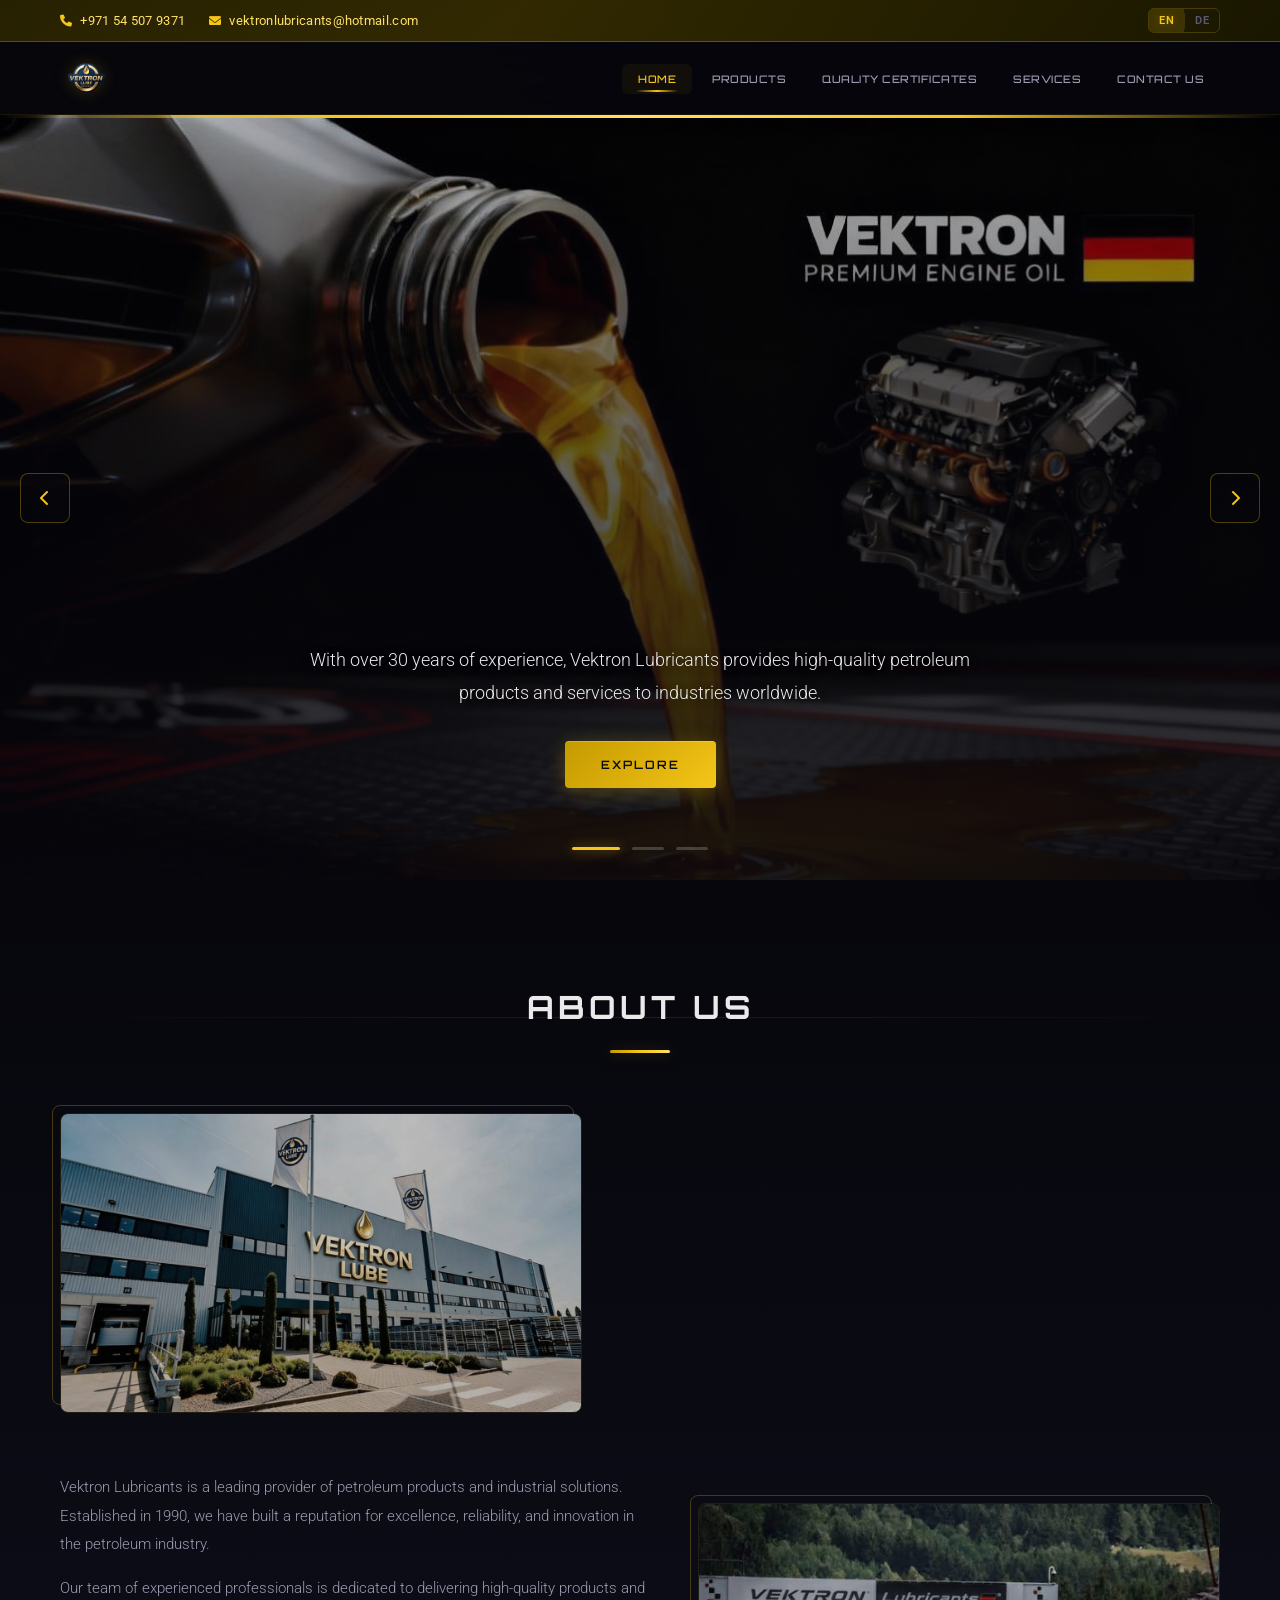
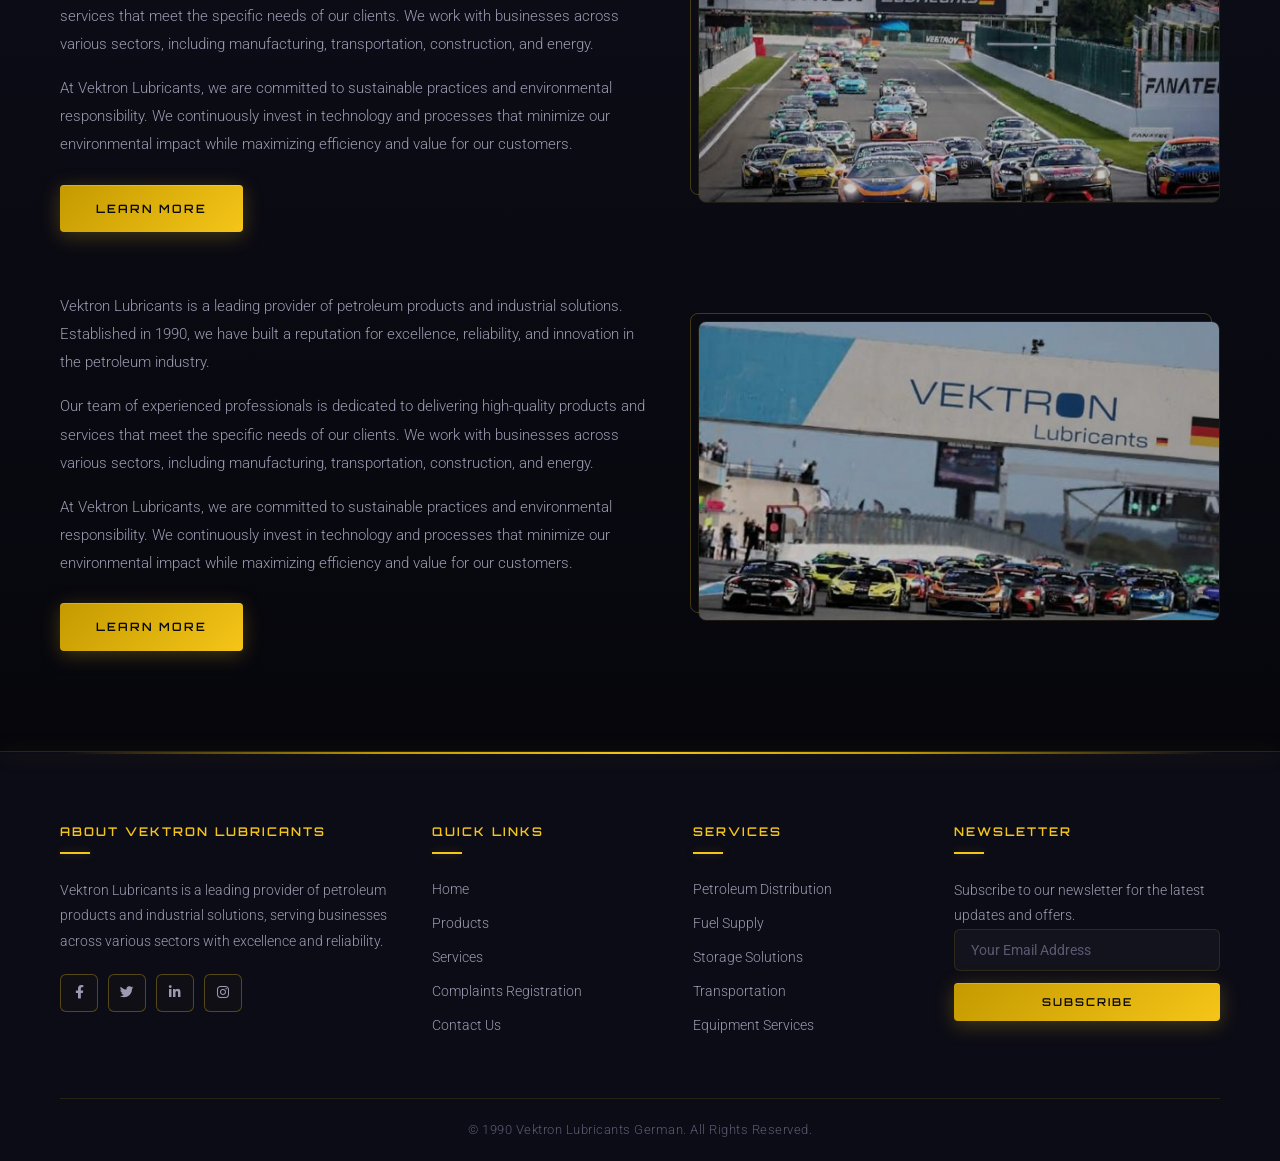
==== commit 4a6513e1: "Update fmt.Println message from 'Hello' to 'Goodbye'" ====
--- a/index.html
+++ b/index.html
@@ -80,11 +80,6 @@
                         <a href="tel:+971545079371"><i class="fas fa-phone"></i> +971 54 507 9371</a>
                         <a href="mailto:vektronlubricants@hotmail.com"><i class="fas fa-envelope"></i> vektronlubricants@hotmail.com</a>
                     </div>
-                    <div class="header-social">
-                        <a href="www.facebook.com"><i class="fab fa-facebook-f"></i></a>
-                        <a href="#"><i class="fab fa-twitter"></i></a>
-                        <a href="#"><i class="fab fa-linkedin-in"></i></a>
-                        <a href="#"><i class="fab fa-instagram"></i></a>
 
                         <!-- Language Toggle -->
                         <div class="lang-toggle">
